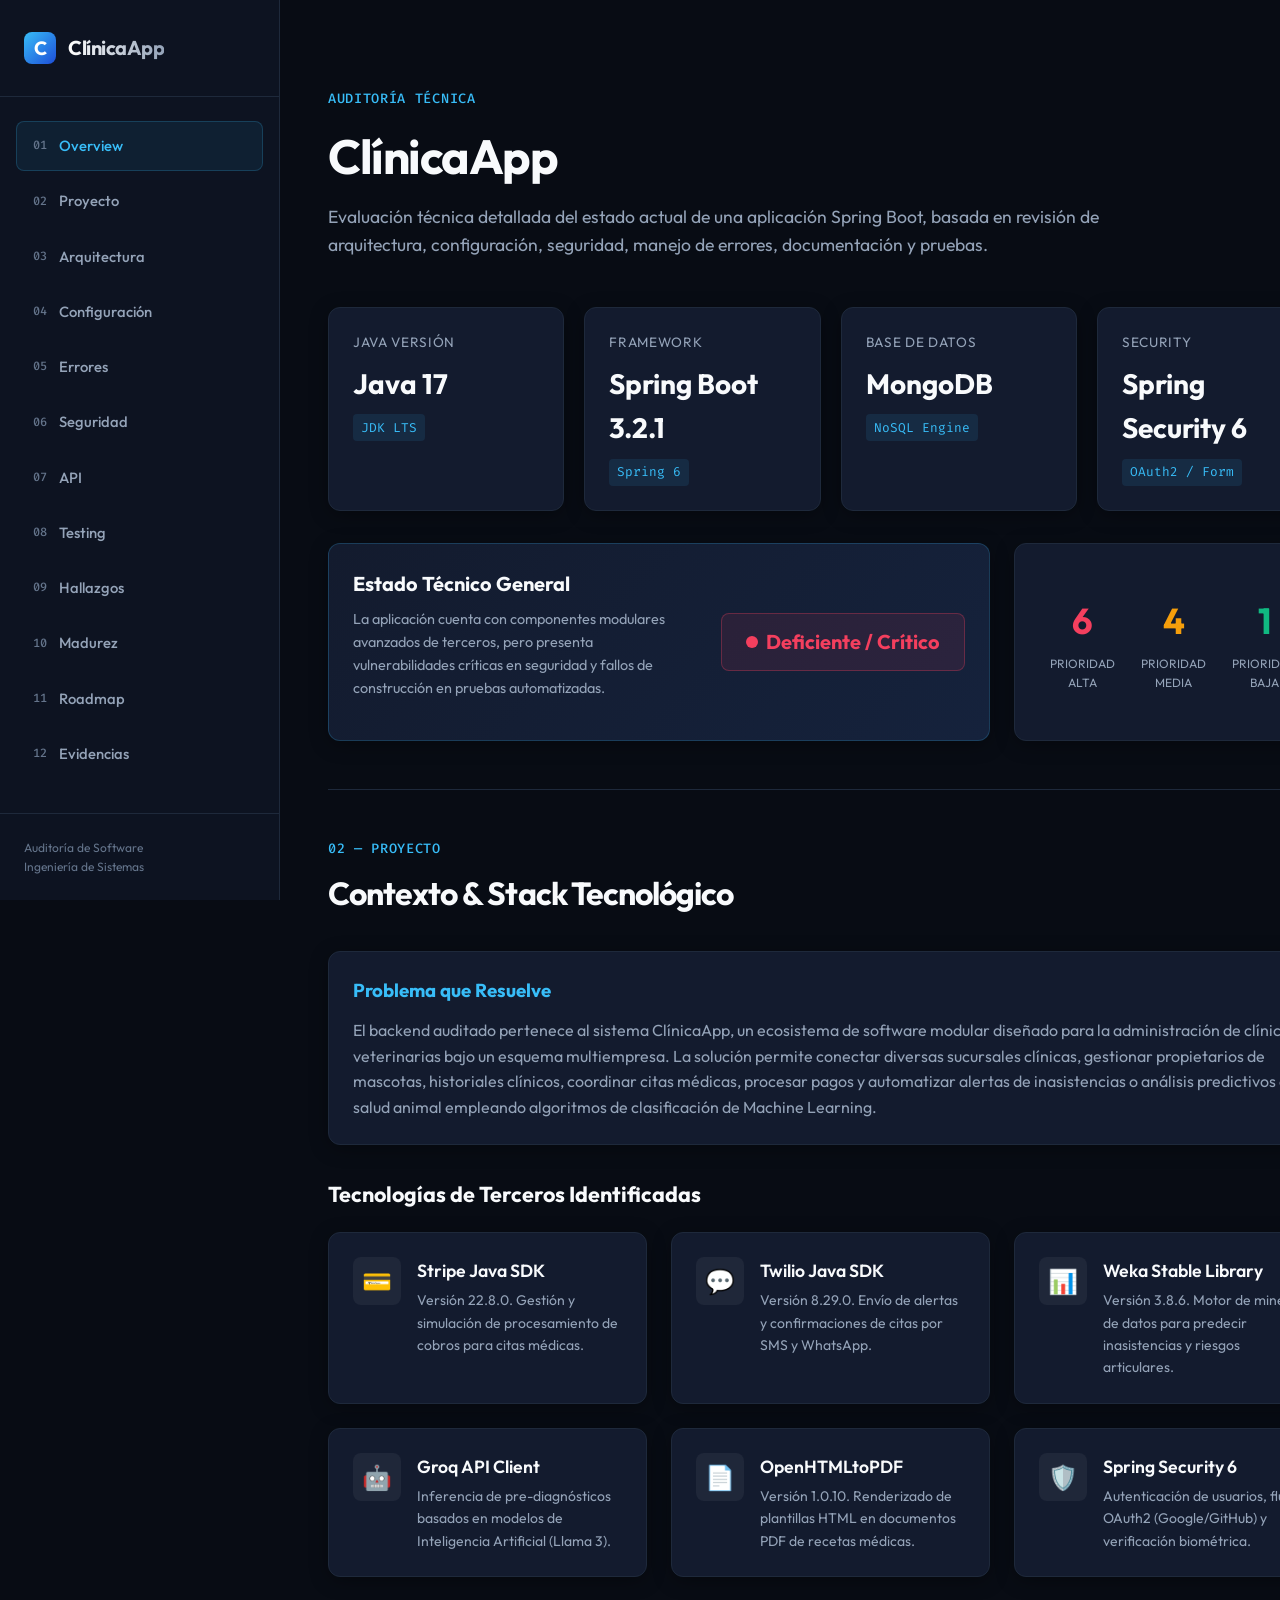
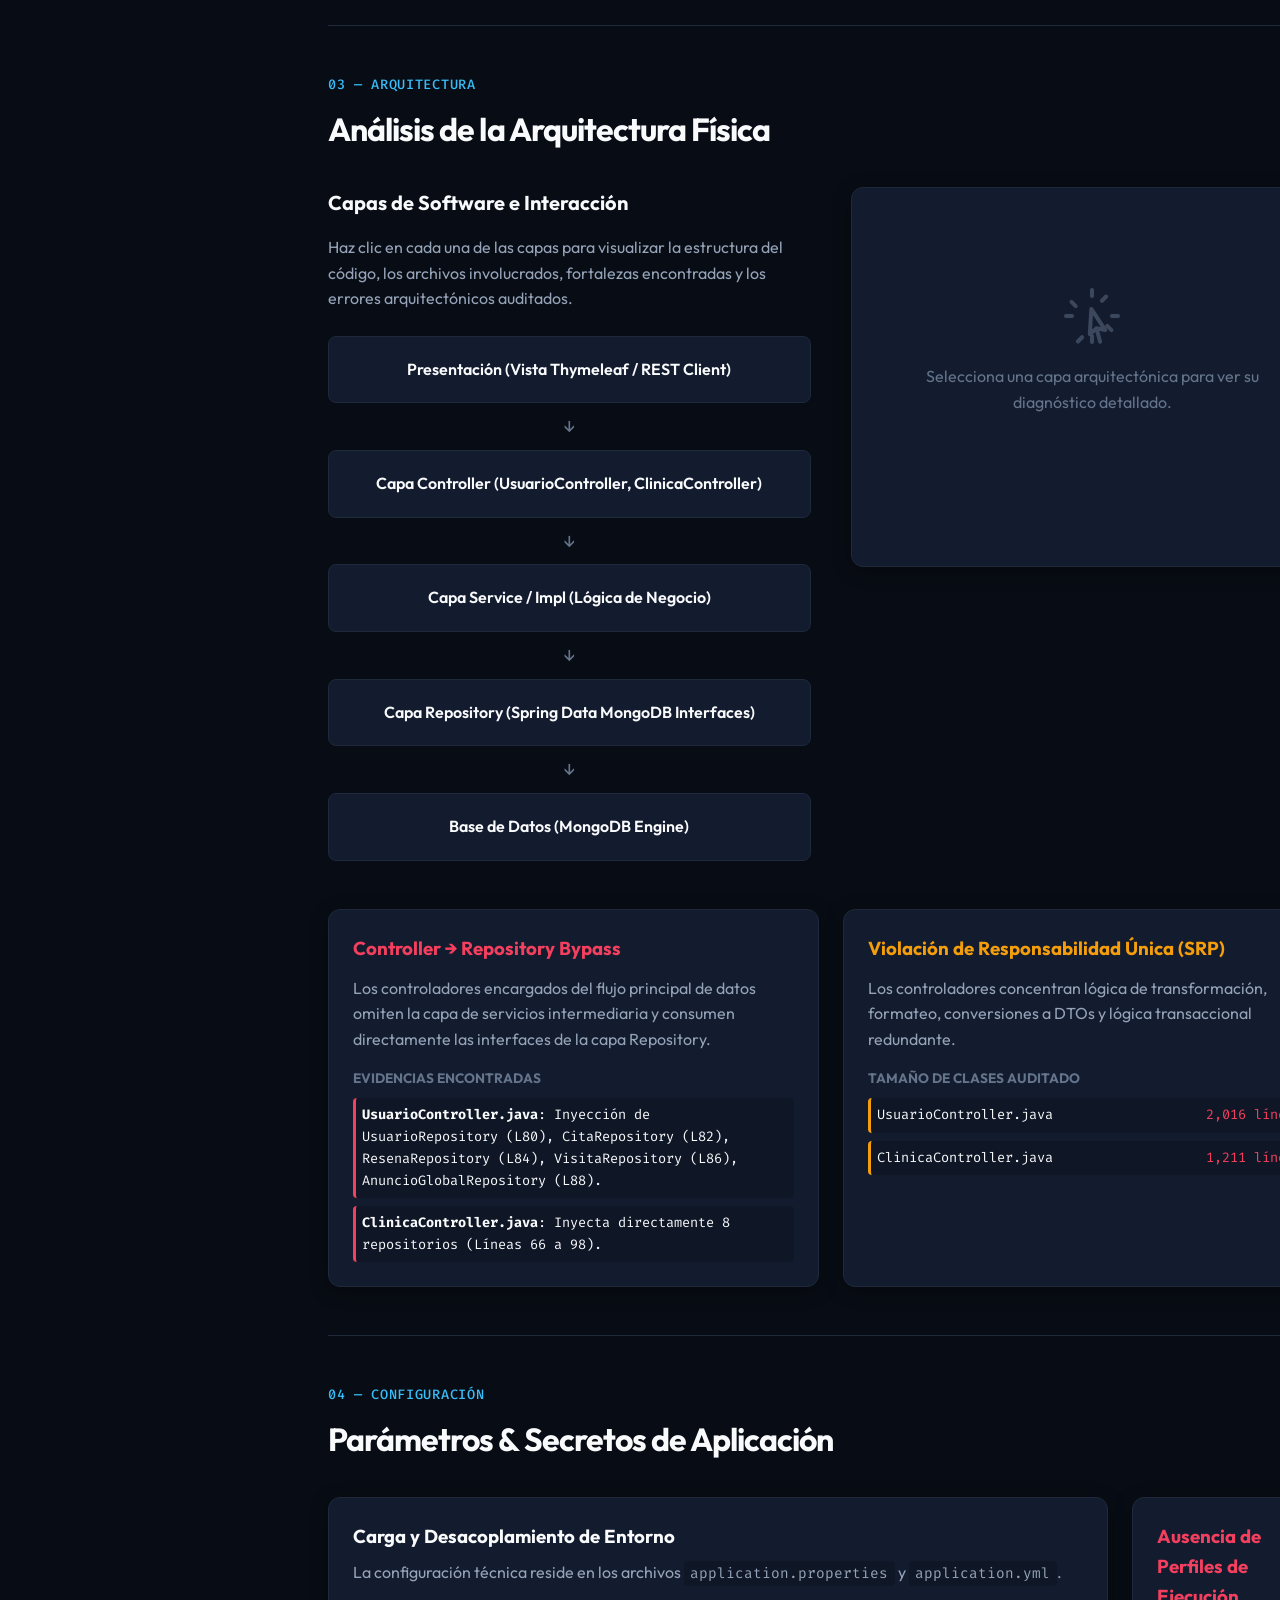
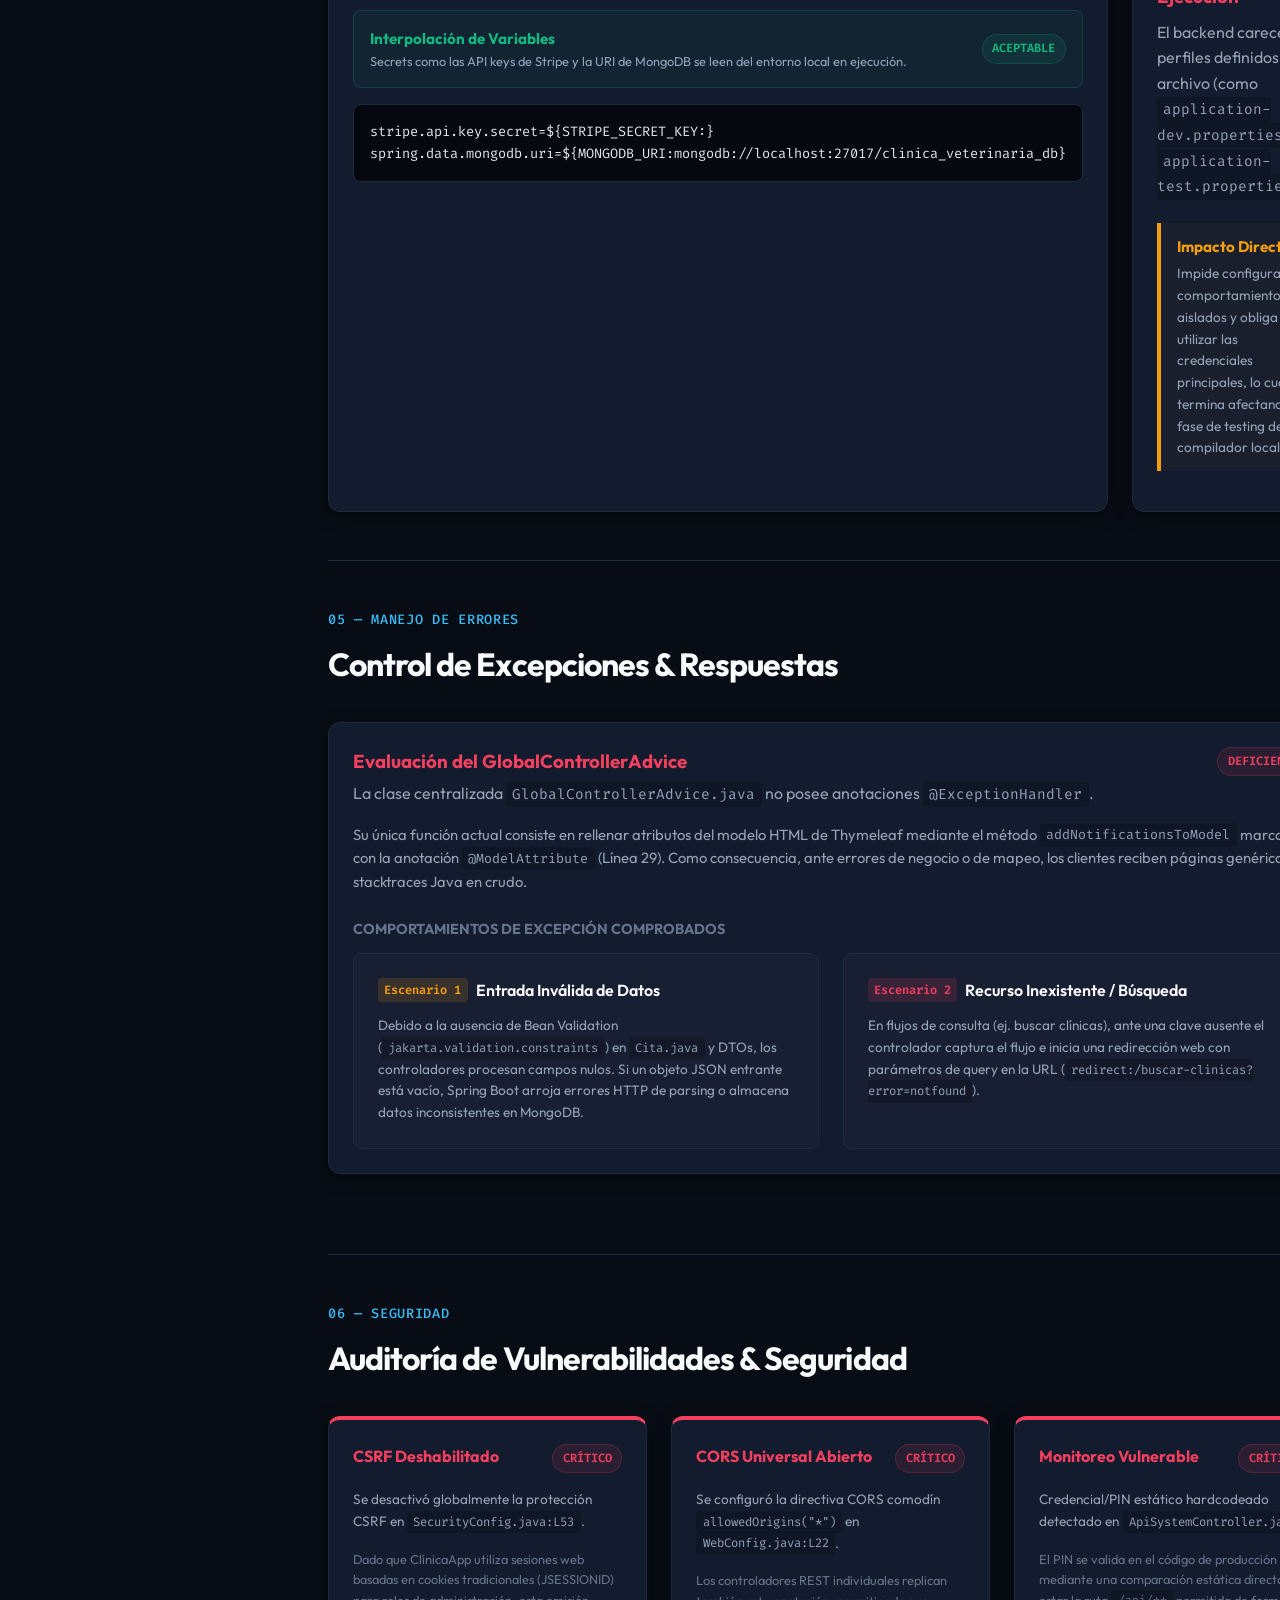
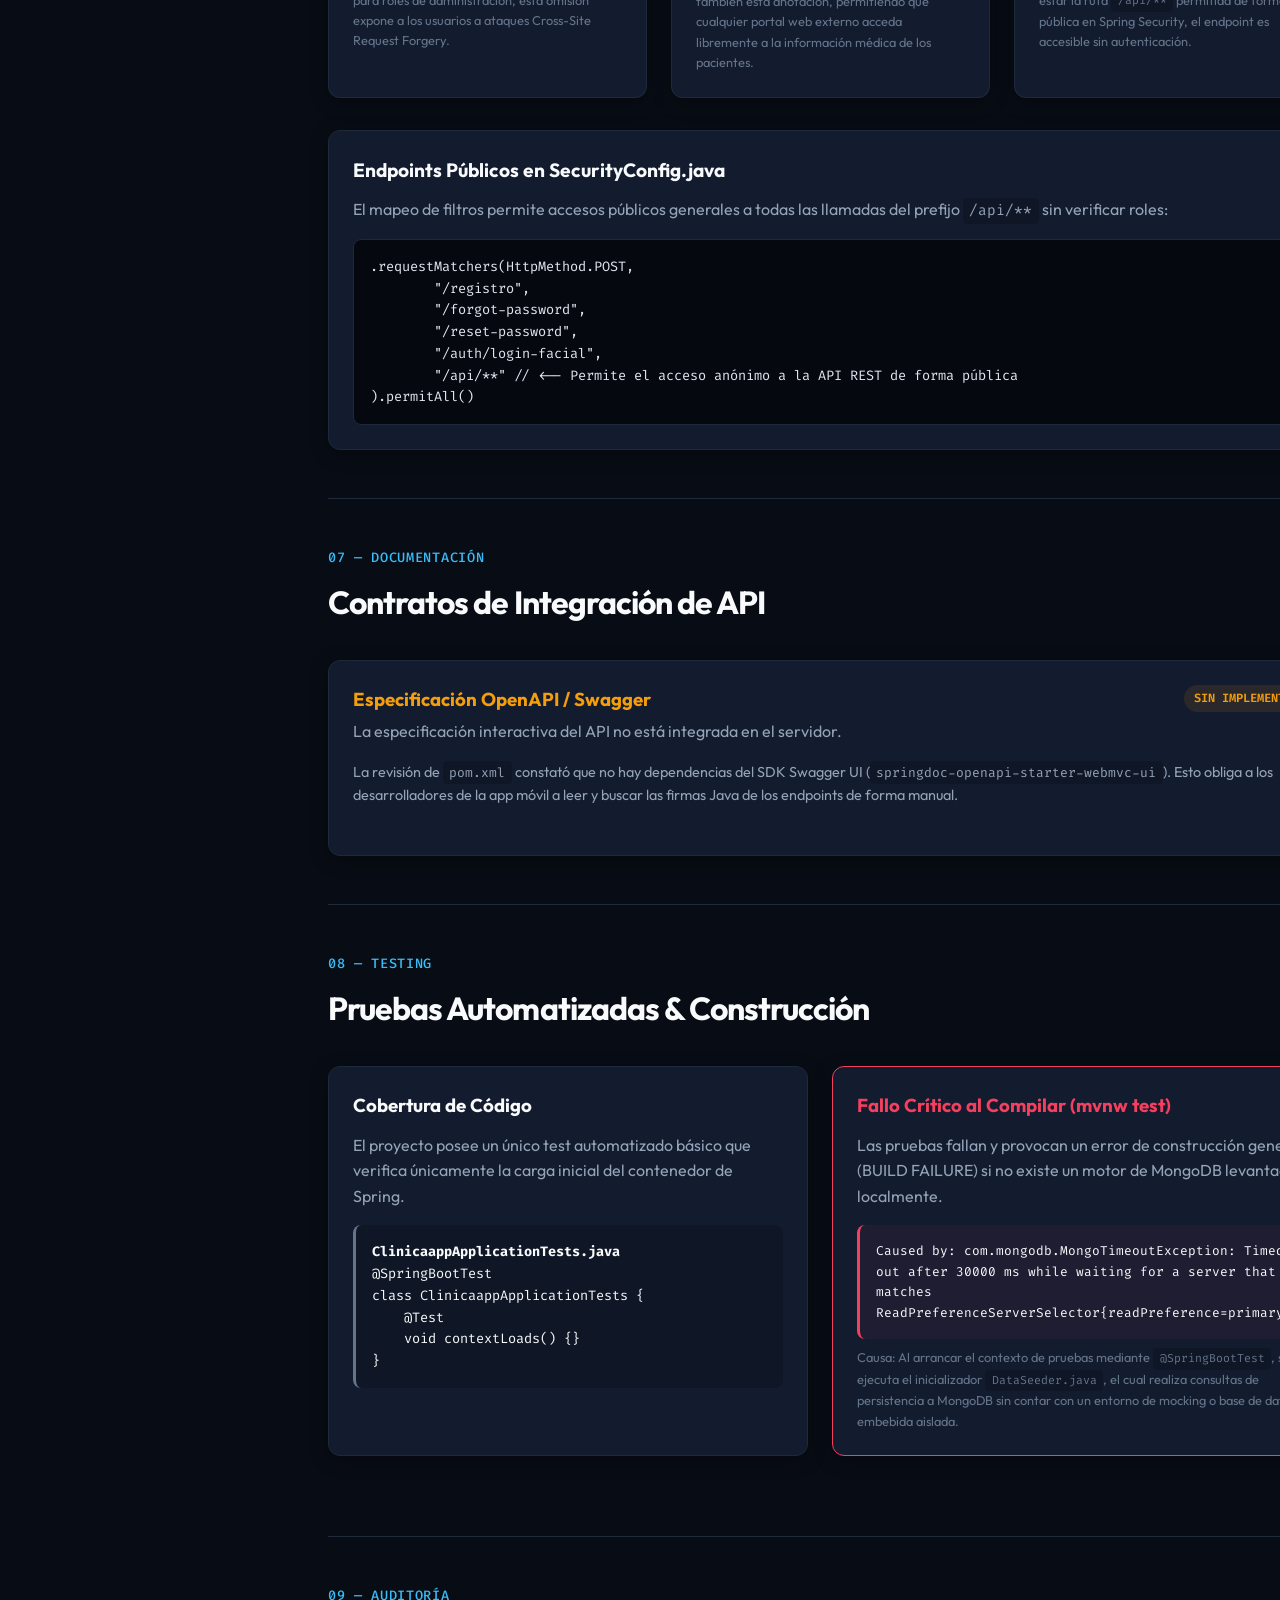
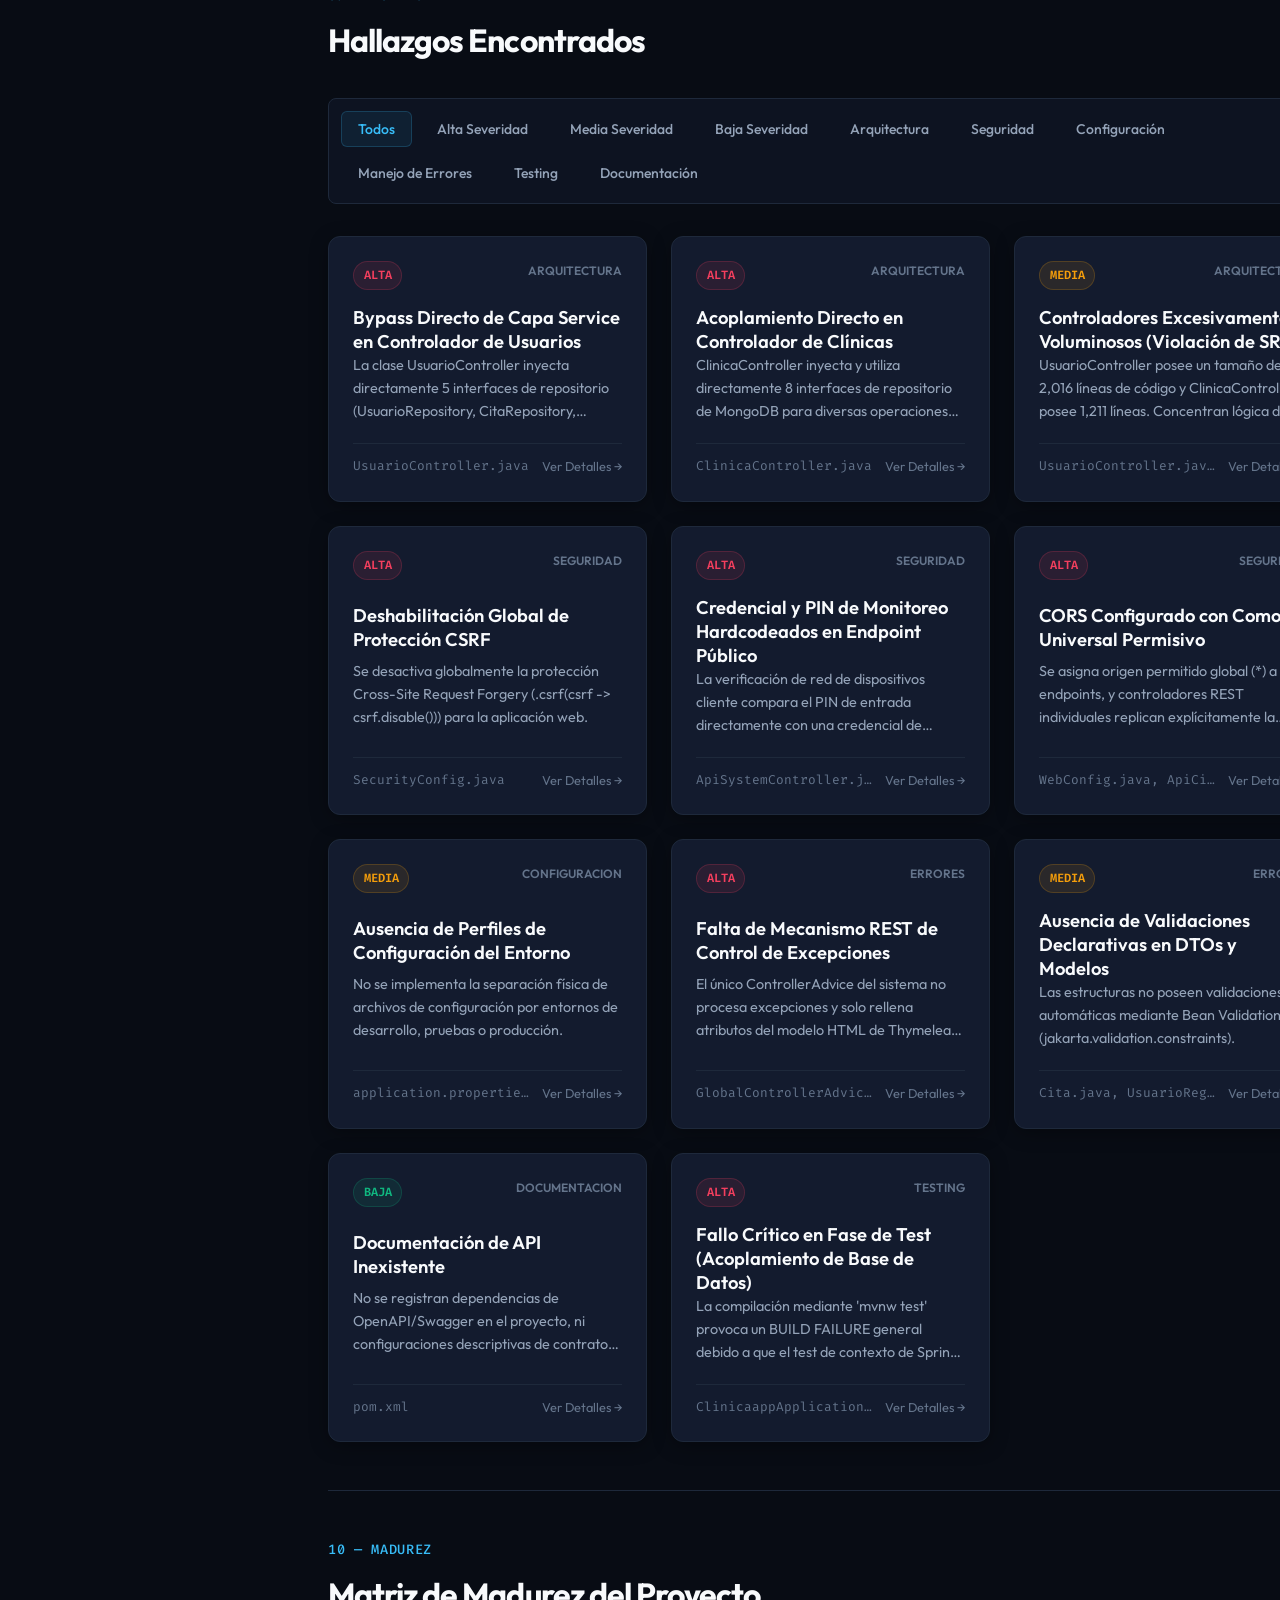
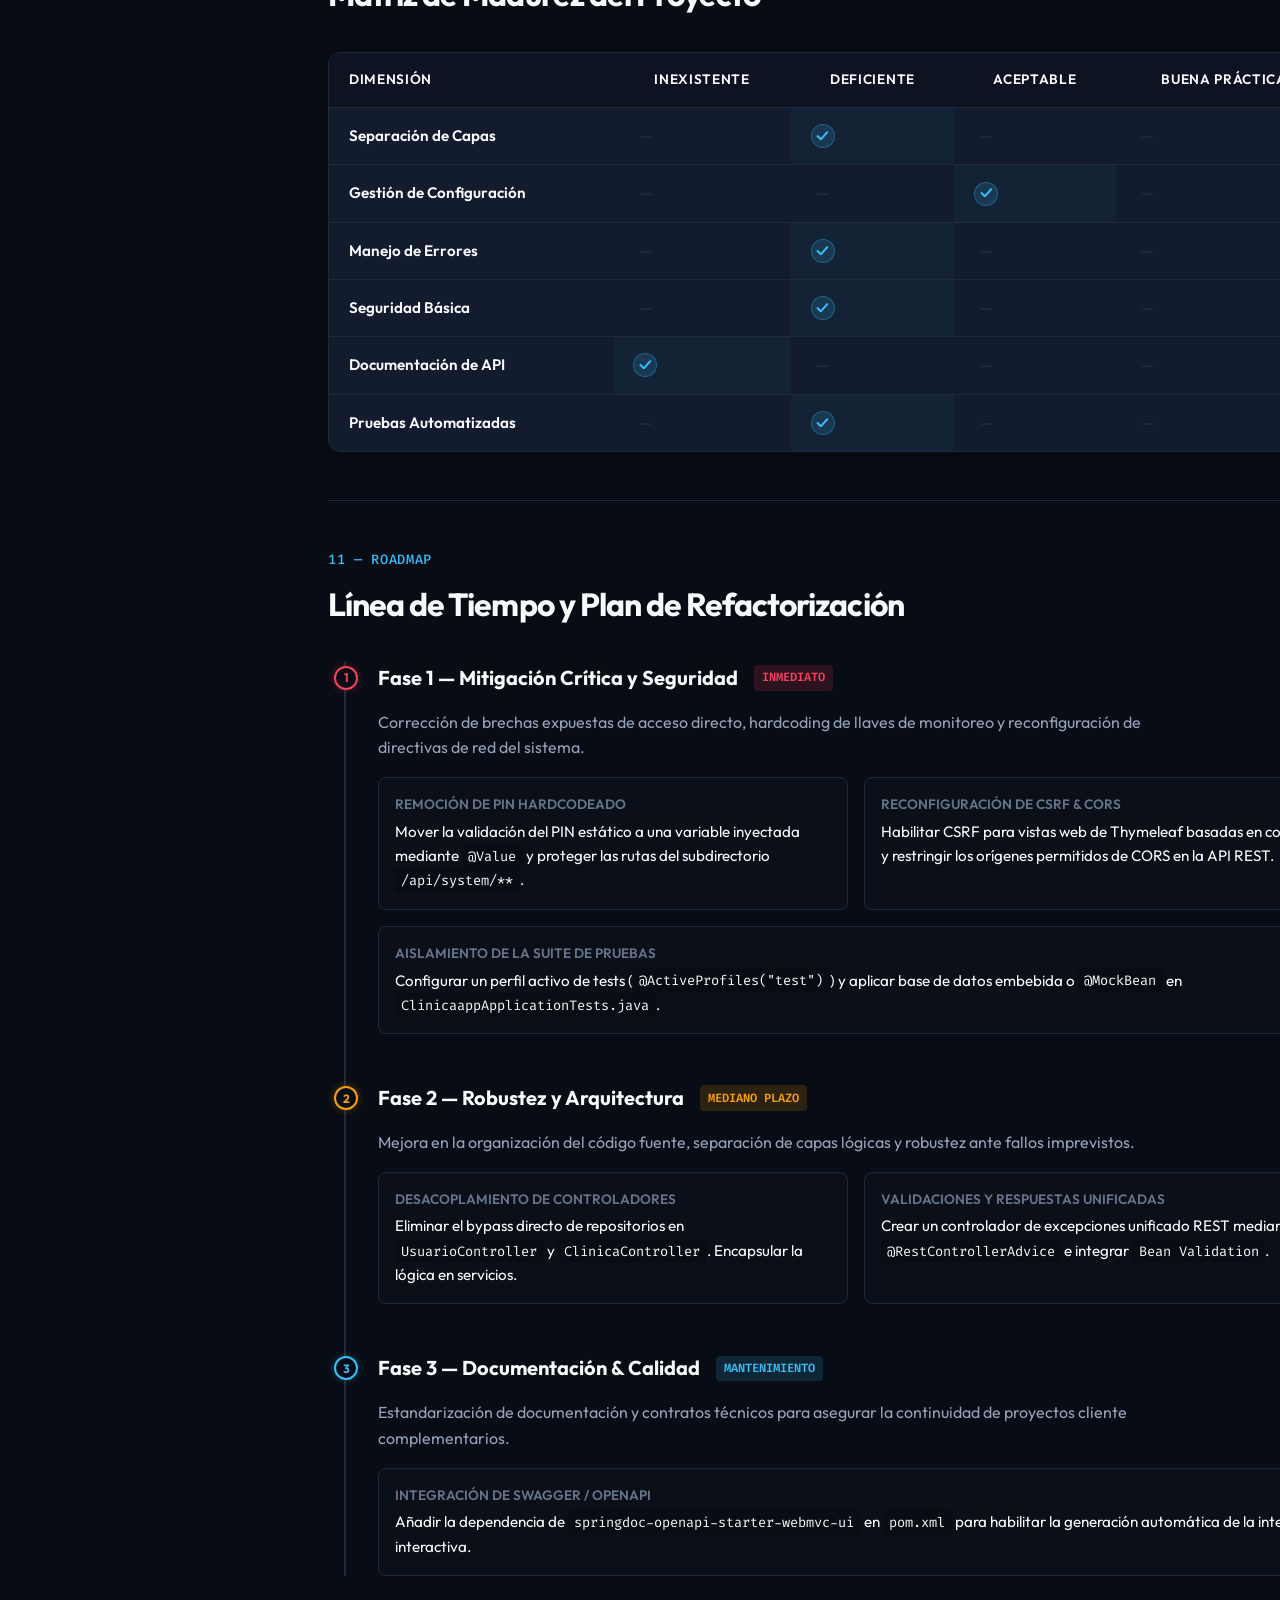
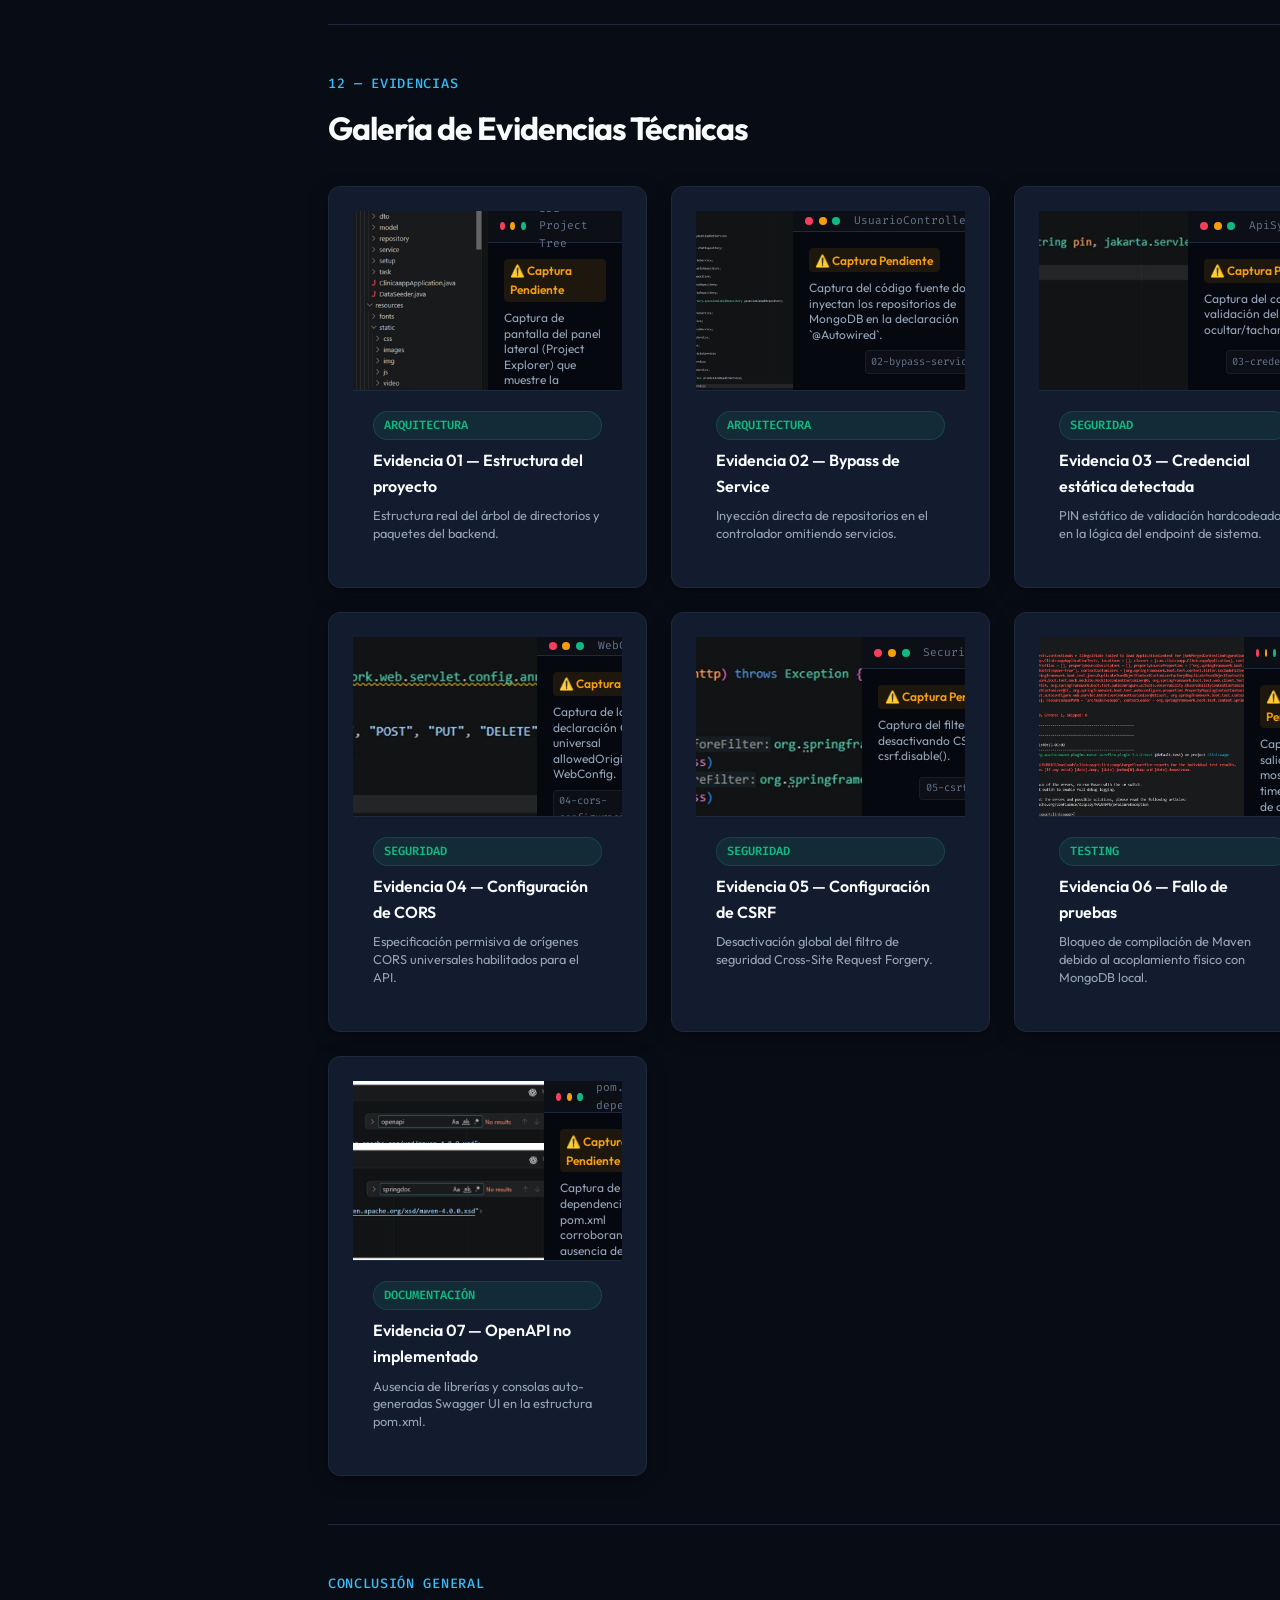
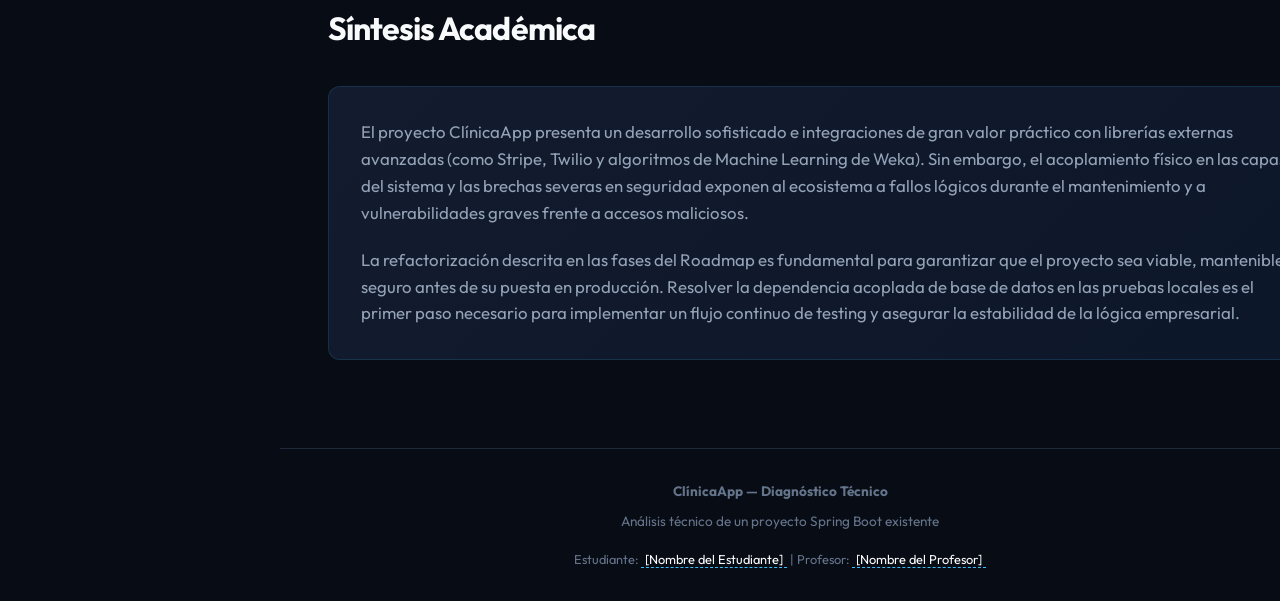
==== index.html @ f6be8c94 "chore: move web dashboard files to root for GitHub Pages deployment" ====
<!DOCTYPE html>
<html lang="es">
<head>
    <meta charset="UTF-8">
    <meta name="viewport" content="width=device-width, initial-scale=1.0">
    <title>ClínicaApp — Diagnóstico Técnico Profesional</title>
    <meta name="description" content="Evaluación técnica detallada del proyecto ClínicaApp, una aplicación Spring Boot.">
    <link rel="stylesheet" href="css/styles.css">
</head>
<body>

    <!-- Mobile Header -->
    <header class="mobile-header">
        <div class="sidebar-brand">
            <div class="brand-icon">C</div>
            <span class="brand-title">ClínicaApp</span>
        </div>
        <button class="menu-toggle" id="menuToggle" aria-label="Abrir menú">
            <svg width="24" height="24" fill="none" stroke="currentColor" stroke-width="2" viewBox="0 0 24 24">
                <path stroke-linecap="round" stroke-linejoin="round" d="M4 6h16M4 12h16M4 18h16"/>
            </svg>
        </button>
    </header>

    <div class="app-container">
        <!-- Sidebar Navigation -->
        <aside class="sidebar">
            <div class="sidebar-header">
                <div class="sidebar-brand">
                    <div class="brand-icon">C</div>
                    <div class="brand-title">ClínicaApp</div>
                </div>
            </div>
            
            <nav class="sidebar-nav">
                <ul class="nav-list">
                    <li><a href="#overview" class="nav-link active"><span class="num">01</span> Overview</a></li>
                    <li><a href="#proyecto" class="nav-link"><span class="num">02</span> Proyecto</a></li>
                    <li><a href="#arquitectura" class="nav-link"><span class="num">03</span> Arquitectura</a></li>
                    <li><a href="#configuracion" class="nav-link"><span class="num">04</span> Configuración</a></li>
                    <li><a href="#errores" class="nav-link"><span class="num">05</span> Errores</a></li>
                    <li><a href="#seguridad" class="nav-link"><span class="num">06</span> Seguridad</a></li>
                    <li><a href="#api" class="nav-link"><span class="num">07</span> API</a></li>
                    <li><a href="#testing" class="nav-link"><span class="num">08</span> Testing</a></li>
                    <li><a href="#hallazgos" class="nav-link"><span class="num">09</span> Hallazgos</a></li>
                    <li><a href="#madurez" class="nav-link"><span class="num">10</span> Madurez</a></li>
                    <li><a href="#roadmap" class="nav-link"><span class="num">11</span> Roadmap</a></li>
                    <li><a href="#evidencias" class="nav-link"><span class="num">12</span> Evidencias</a></li>
                </ul>
            </nav>

            <div class="sidebar-footer">
                <p>Auditoría de Software</p>
                <p>Ingeniería de Sistemas</p>
            </div>
        </aside>

        <!-- Main Content -->
        <main class="main-content">
            
            <!-- 01 OVERVIEW -->
            <section id="overview" class="fade-in-section visible">
                <div class="hero">
                    <span class="section-tag">Auditoría Técnica</span>
                    <h1 class="section-title" style="font-size: 3rem; margin-bottom: 0.5rem;">ClínicaApp</h1>
                    <p class="hero-subtitle">Evaluación técnica detallada del estado actual de una aplicación Spring Boot, basada en revisión de arquitectura, configuración, seguridad, manejo de errores, documentación y pruebas.</p>
                </div>

                <div class="grid-4" style="margin-bottom: 2rem;">
                    <div class="card kpi-card">
                        <span class="kpi-title">Java Versión</span>
                        <span class="kpi-value">Java 17</span>
                        <span class="kpi-tag">JDK LTS</span>
                    </div>
                    <div class="card kpi-card">
                        <span class="kpi-title">Framework</span>
                        <span class="kpi-value">Spring Boot 3.2.1</span>
                        <span class="kpi-tag">Spring 6</span>
                    </div>
                    <div class="card kpi-card">
                        <span class="kpi-title">Base de Datos</span>
                        <span class="kpi-value">MongoDB</span>
                        <span class="kpi-tag">NoSQL Engine</span>
                    </div>
                    <div class="card kpi-card">
                        <span class="kpi-title">Security</span>
                        <span class="kpi-value">Spring Security 6</span>
                        <span class="kpi-tag">OAuth2 / Form</span>
                    </div>
                </div>

                <div class="grid-3">
                    <div class="card status-summary-card">
                        <div>
                            <h3 style="font-size: 1.25rem; margin-bottom: 0.5rem;">Estado Técnico General</h3>
                            <p style="color: var(--text-secondary); font-size: 0.9rem; max-width: 320px; margin-bottom: 1rem;">La aplicación cuenta con componentes modulares avanzados de terceros, pero presenta vulnerabilidades críticas en seguridad y fallos de construcción en pruebas automatizadas.</p>
                        </div>
                        <div class="status-badge-lg deficiente">
                            <span class="dot" style="width: 12px; height: 12px; border-radius: 50%; background-color: var(--accent-red); display: inline-block;"></span>
                            Deficiente / Crítico
                        </div>
                    </div>
                    
                    <div class="card findings-score-card">
                        <div class="findings-count-item alta">
                            <div class="count">6</div>
                            <div class="label">Prioridad Alta</div>
                        </div>
                        <div class="findings-count-item media">
                            <div class="count">4</div>
                            <div class="label">Prioridad Media</div>
                        </div>
                        <div class="findings-count-item baja">
                            <div class="count">1</div>
                            <div class="label">Prioridad Baja</div>
                        </div>
                    </div>
                </div>
            </section>

            <!-- 02 PROYECTO -->
            <section id="proyecto" class="fade-in-section">
                <span class="section-tag">02 — Proyecto</span>
                <h2 class="section-title">Contexto & Stack Tecnológico</h2>
                
                <div class="card" style="margin-bottom: 2rem;">
                    <h3 style="margin-bottom: 0.75rem; color: var(--accent-blue);">Problema que Resuelve</h3>
                    <p style="color: var(--text-secondary);">El backend auditado pertenece al sistema ClínicaApp, un ecosistema de software modular diseñado para la administración de clínicas veterinarias bajo un esquema multiempresa. La solución permite conectar diversas sucursales clínicas, gestionar propietarios de mascotas, historiales clínicos, coordinar citas médicas, procesar pagos y automatizar alertas de inasistencias o análisis predictivos de salud animal empleando algoritmos de clasificación de Machine Learning.</p>
                </div>

                <h3 style="margin-bottom: 1.25rem; font-size: 1.35rem;">Tecnologías de Terceros Identificadas</h3>
                <div class="grid-3">
                    <div class="card tech-card">
                        <div class="tech-icon">💳</div>
                        <div class="tech-info">
                            <h4>Stripe Java SDK</h4>
                            <p>Versión 22.8.0. Gestión y simulación de procesamiento de cobros para citas médicas.</p>
                        </div>
                    </div>
                    <div class="card tech-card">
                        <div class="tech-icon">💬</div>
                        <div class="tech-info">
                            <h4>Twilio Java SDK</h4>
                            <p>Versión 8.29.0. Envío de alertas y confirmaciones de citas por SMS y WhatsApp.</p>
                        </div>
                    </div>
                    <div class="card tech-card">
                        <div class="tech-icon">📊</div>
                        <div class="tech-info">
                            <h4>Weka Stable Library</h4>
                            <p>Versión 3.8.6. Motor de minería de datos para predecir inasistencias y riesgos articulares.</p>
                        </div>
                    </div>
                    <div class="card tech-card">
                        <div class="tech-icon">🤖</div>
                        <div class="tech-info">
                            <h4>Groq API Client</h4>
                            <p>Inferencia de pre-diagnósticos basados en modelos de Inteligencia Artificial (Llama 3).</p>
                        </div>
                    </div>
                    <div class="card tech-card">
                        <div class="tech-icon">📄</div>
                        <div class="tech-info">
                            <h4>OpenHTMLtoPDF</h4>
                            <p>Versión 1.0.10. Renderizado de plantillas HTML en documentos PDF de recetas médicas.</p>
                        </div>
                    </div>
                    <div class="card tech-card">
                        <div class="tech-icon">🛡️</div>
                        <div class="tech-info">
                            <h4>Spring Security 6</h4>
                            <p>Autenticación de usuarios, flujos OAuth2 (Google/GitHub) y verificación biométrica.</p>
                        </div>
                    </div>
                </div>
            </section>

            <!-- 03 ARQUITECTURA -->
            <section id="arquitectura" class="fade-in-section">
                <span class="section-tag">03 — Arquitectura</span>
                <h2 class="section-title">Análisis de la Arquitectura Física</h2>

                <div class="architecture-container" style="margin-bottom: 3rem;">
                    <div>
                        <h3 style="margin-bottom: 1rem; font-size: 1.25rem;">Capas de Software e Interacción</h3>
                        <p style="color: var(--text-secondary); margin-bottom: 1.5rem;">Haz clic en cada una de las capas para visualizar la estructura del código, los archivos involucrados, fortalezas encontradas y los errores arquitectónicos auditados.</p>
                        
                        <div class="layers-interactive">
                            <div class="layer-box" data-layer="presentation">Presentación (Vista Thymeleaf / REST Client)</div>
                            <div class="layer-arrow">↓</div>
                            <div class="layer-box" data-layer="controller">Capa Controller (UsuarioController, ClinicaController)</div>
                            <div class="layer-arrow">↓</div>
                            <div class="layer-box" data-layer="service">Capa Service / Impl (Lógica de Negocio)</div>
                            <div class="layer-arrow">↓</div>
                            <div class="layer-box" data-layer="repository">Capa Repository (Spring Data MongoDB Interfaces)</div>
                            <div class="layer-arrow">↓</div>
                            <div class="layer-box" data-layer="mongodb">Base de Datos (MongoDB Engine)</div>
                        </div>
                    </div>

                    <div class="layer-details-panel">
                        <div class="layer-details-placeholder" id="layerDetailsPlaceholder">
                            <svg width="64" height="64" fill="none" stroke="currentColor" stroke-width="1.5" viewBox="0 0 24 24">
                                <path stroke-linecap="round" stroke-linejoin="round" d="M15.042 21.672 13.684 16.6m0 0-2.51 2.225.569-9.47 5.227 7.917-3.286-.672ZM12 2.25V4.5m5.303.197-1.591 1.591M21.75 12h-2.25m-.197 5.303-1.591-1.591M12 19.5v2.25m-5.303-.197 1.591-1.591M2.25 12h2.25m-.197-5.303 1.591 1.591"/>
                            </svg>
                            <p>Selecciona una capa arquitectónica para ver su diagnóstico detallado.</p>
                        </div>
                        <div class="layer-details-content" id="layerDetailsContent" style="display: none;"></div>
                    </div>
                </div>

                <div class="grid-2">
                    <div class="card">
                        <h3 style="color: var(--accent-red); margin-bottom: 0.75rem;">Controller → Repository Bypass</h3>
                        <p style="color: var(--text-secondary); margin-bottom: 1rem;">Los controladores encargados del flujo principal de datos omiten la capa de servicios intermediaria y consumen directamente las interfaces de la capa Repository.</p>
                        
                        <h4 style="font-size: 0.85rem; text-transform: uppercase; color: var(--text-muted); margin-bottom: 0.5rem;">Evidencias Encontradas</h4>
                        <ul style="list-style: none; display: flex; flex-direction: column; gap: 0.5rem; font-family: var(--font-mono); font-size: 0.85rem;">
                            <li style="background: rgba(0,0,0,0.2); padding: 0.4rem; border-radius: 4px; border-left: 3px solid var(--accent-red);">
                                <strong>UsuarioController.java</strong>: Inyección de UsuarioRepository (L80), CitaRepository (L82), ResenaRepository (L84), VisitaRepository (L86), AnuncioGlobalRepository (L88).
                            </li>
                            <li style="background: rgba(0,0,0,0.2); padding: 0.4rem; border-radius: 4px; border-left: 3px solid var(--accent-red);">
                                <strong>ClinicaController.java</strong>: Inyecta directamente 8 repositorios (Líneas 66 a 98).
                            </li>
                        </ul>
                    </div>

                    <div class="card">
                        <h3 style="color: var(--accent-yellow); margin-bottom: 0.75rem;">Violación de Responsabilidad Única (SRP)</h3>
                        <p style="color: var(--text-secondary); margin-bottom: 1rem;">Los controladores concentran lógica de transformación, formateo, conversiones a DTOs y lógica transaccional redundante.</p>
                        
                        <h4 style="font-size: 0.85rem; text-transform: uppercase; color: var(--text-muted); margin-bottom: 0.5rem;">Tamaño de Clases Auditado</h4>
                        <ul style="list-style: none; display: flex; flex-direction: column; gap: 0.5rem; font-family: var(--font-mono); font-size: 0.85rem;">
                            <li style="background: rgba(0,0,0,0.2); padding: 0.4rem; border-radius: 4px; border-left: 3px solid var(--accent-yellow); display: flex; justify-content: space-between;">
                                <span>UsuarioController.java</span>
                                <span style="color: var(--accent-red);">2,016 líneas</span>
                            </li>
                            <li style="background: rgba(0,0,0,0.2); padding: 0.4rem; border-radius: 4px; border-left: 3px solid var(--accent-yellow); display: flex; justify-content: space-between;">
                                <span>ClinicaController.java</span>
                                <span style="color: var(--accent-red);">1,211 líneas</span>
                            </li>
                        </ul>
                    </div>
                </div>
            </section>

            <!-- 04 CONFIGURACIÓN -->
            <section id="configuracion" class="fade-in-section">
                <span class="section-tag">04 — Configuración</span>
                <h2 class="section-title">Parámetros & Secretos de Aplicación</h2>
                
                <div class="grid-2">
                    <div class="card">
                        <h3 style="margin-bottom: 0.5rem;">Carga y Desacoplamiento de Entorno</h3>
                        <p style="color: var(--text-secondary); margin-bottom: 1.5rem;">La configuración técnica reside en los archivos <code>application.properties</code> y <code>application.yml</code>.</p>
                        
                        <div style="display: flex; align-items: center; justify-content: space-between; background-color: rgba(16, 185, 129, 0.05); padding: 1rem; border-radius: 8px; border: 1px solid rgba(16, 185, 129, 0.2); margin-bottom: 1rem;">
                            <div>
                                <h4 style="color: var(--accent-green); font-size: 0.95rem;">Interpolación de Variables</h4>
                                <p style="font-size: 0.8rem; color: var(--text-secondary);">Secrets como las API keys de Stripe y la URI de MongoDB se leen del entorno local en ejecución.</p>
                            </div>
                            <span class="severity-badge baja">Aceptable</span>
                        </div>
                        
                        <pre style="margin: 0;">stripe.api.key.secret=${STRIPE_SECRET_KEY:}
spring.data.mongodb.uri=${MONGODB_URI:mongodb://localhost:27017/clinica_veterinaria_db}</pre>
                    </div>

                    <div class="card">
                        <h3 style="margin-bottom: 0.5rem; color: var(--accent-red);">Ausencia de Perfiles de Ejecución</h3>
                        <p style="color: var(--text-secondary); margin-bottom: 1.5rem;">El backend carece de perfiles definidos por archivo (como <code>application-dev.properties</code> o <code>application-test.properties</code>).</p>
                        
                        <div style="border-left: 4px solid var(--accent-yellow); padding-left: 1rem; background-color: rgba(245, 158, 11, 0.03); padding-top: 0.75rem; padding-bottom: 0.75rem; border-radius: 0 8px 8px 0; margin-bottom: 1rem;">
                            <h4 style="font-size: 0.95rem; color: var(--accent-yellow); margin-bottom: 0.25rem;">Impacto Directo</h4>
                            <p style="font-size: 0.85rem; color: var(--text-secondary);">Impide configurar comportamientos aislados y obliga a utilizar las credenciales principales, lo cual termina afectando la fase de testing del compilador local.</p>
                        </div>
                    </div>
                </div>
            </section>

            <!-- 05 ERRORES -->
            <section id="errores" class="fade-in-section">
                <span class="section-tag">05 — Manejo de Errores</span>
                <h2 class="section-title">Control de Excepciones & Respuestas</h2>

                <div class="card" style="margin-bottom: 2rem;">
                    <div style="display: flex; justify-content: space-between; align-items: flex-start; margin-bottom: 1rem;">
                        <div>
                            <h3 style="color: var(--accent-red);">Evaluación del GlobalControllerAdvice</h3>
                            <p style="color: var(--text-secondary); margin-top: 0.25rem;">La clase centralizada <code>GlobalControllerAdvice.java</code> no posee anotaciones <code>@ExceptionHandler</code>.</p>
                        </div>
                        <span class="severity-badge alta">Deficiente</span>
                    </div>
                    <p style="color: var(--text-secondary); font-size: 0.925rem; margin-bottom: 1.5rem;">Su única función actual consiste en rellenar atributos del modelo HTML de Thymeleaf mediante el método <code>addNotificationsToModel</code> marcado con la anotación <code>@ModelAttribute</code> (Línea 29). Como consecuencia, ante errores de negocio o de mapeo, los clientes reciben páginas genéricas o stacktraces Java en crudo.</p>

                    <h4 style="font-size: 0.9rem; text-transform: uppercase; color: var(--text-muted); margin-bottom: 0.75rem;">Comportamientos de Excepción Comprobados</h4>
                    <div class="grid-2">
                        <div class="scenario-box">
                            <div class="scenario-title">
                                <span class="scenario-badge yellow">Escenario 1</span>
                                <span>Entrada Inválida de Datos</span>
                            </div>
                            <p style="font-size: 0.85rem; color: var(--text-secondary);">Debido a la ausencia de Bean Validation (<code>jakarta.validation.constraints</code>) en <code>Cita.java</code> y DTOs, los controladores procesan campos nulos. Si un objeto JSON entrante está vacío, Spring Boot arroja errores HTTP de parsing o almacena datos inconsistentes en MongoDB.</p>
                        </div>
                        <div class="scenario-box">
                            <div class="scenario-title">
                                <span class="scenario-badge red">Escenario 2</span>
                                <span>Recurso Inexistente / Búsqueda</span>
                            </div>
                            <p style="font-size: 0.85rem; color: var(--text-secondary);">En flujos de consulta (ej. buscar clínicas), ante una clave ausente el controlador captura el flujo e inicia una redirección web con parámetros de query en la URL (<code>redirect:/buscar-clinicas?error=notfound</code>).</p>
                        </div>
                    </div>
                </div>
            </section>

            <!-- 06 SEGURIDAD -->
            <section id="seguridad" class="fade-in-section">
                <span class="section-tag">06 — Seguridad</span>
                <h2 class="section-title">Auditoría de Vulnerabilidades & Seguridad</h2>
                
                <div class="grid-3" style="margin-bottom: 2rem;">
                    <div class="card" style="border-top: 4px solid var(--accent-red);">
                        <div style="display: flex; justify-content: space-between; margin-bottom: 1rem;">
                            <span style="font-weight: bold; color: var(--accent-red);">CSRF Deshabilitado</span>
                            <span class="severity-badge alta">Crítico</span>
                        </div>
                        <p style="font-size: 0.85rem; color: var(--text-secondary); margin-bottom: 1rem;">Se desactivó globalmente la protección CSRF en <code>SecurityConfig.java:L53</code>.</p>
                        <p style="font-size: 0.8rem; color: var(--text-muted);">Dado que ClínicaApp utiliza sesiones web basadas en cookies tradicionales (JSESSIONID) para roles de administración, esta omisión expone a los usuarios a ataques Cross-Site Request Forgery.</p>
                    </div>

                    <div class="card" style="border-top: 4px solid var(--accent-red);">
                        <div style="display: flex; justify-content: space-between; margin-bottom: 1rem;">
                            <span style="font-weight: bold; color: var(--accent-red);">CORS Universal Abierto</span>
                            <span class="severity-badge alta">Crítico</span>
                        </div>
                        <p style="font-size: 0.85rem; color: var(--text-secondary); margin-bottom: 1rem;">Se configuró la directiva CORS comodín <code>allowedOrigins("*")</code> en <code>WebConfig.java:L22</code>.</p>
                        <p style="font-size: 0.8rem; color: var(--text-muted);">Los controladores REST individuales replican también esta anotación, permitiendo que cualquier portal web externo acceda libremente a la información médica de los pacientes.</p>
                    </div>

                    <div class="card" style="border-top: 4px solid var(--accent-red);">
                        <div style="display: flex; justify-content: space-between; margin-bottom: 1rem;">
                            <span style="font-weight: bold; color: var(--accent-red);">Monitoreo Vulnerable</span>
                            <span class="severity-badge alta">Crítico</span>
                        </div>
                        <p style="font-size: 0.85rem; color: var(--text-secondary); margin-bottom: 1rem;">Credencial/PIN estático hardcodeado detectado en <code>ApiSystemController.java</code>.</p>
                        <p style="font-size: 0.8rem; color: var(--text-muted);">El PIN se valida en el código de producción mediante una comparación estática directa. Al estar la ruta <code>/api/**</code> permitida de forma pública en Spring Security, el endpoint es accesible sin autenticación.</p>
                    </div>
                </div>

                <div class="card">
                    <h3 style="margin-bottom: 0.75rem; font-size: 1.2rem;">Endpoints Públicos en SecurityConfig.java</h3>
                    <p style="color: var(--text-secondary); margin-bottom: 1rem;">El mapeo de filtros permite accesos públicos generales a todas las llamadas del prefijo <code>/api/**</code> sin verificar roles:</p>
                    <pre style="margin: 0;">.requestMatchers(HttpMethod.POST,
        "/registro",
        "/forgot-password",
        "/reset-password",
        "/auth/login-facial",
        "/api/**" // <-- Permite el acceso anónimo a la API REST de forma pública
).permitAll()</pre>
                </div>
            </section>

            <!-- 07 API -->
            <section id="api" class="fade-in-section">
                <span class="section-tag">07 — Documentación</span>
                <h2 class="section-title">Contratos de Integración de API</h2>
                
                <div class="card">
                    <div style="display: flex; justify-content: space-between; align-items: flex-start; margin-bottom: 1rem;">
                        <div>
                            <h3 style="color: var(--accent-yellow);">Especificación OpenAPI / Swagger</h3>
                            <p style="color: var(--text-secondary); margin-top: 0.25rem;">La especificación interactiva del API no está integrada en el servidor.</p>
                        </div>
                        <span class="severity-badge" style="background-color: rgba(245, 158, 11, 0.1); color: var(--accent-yellow); border-color: rgba(245, 158, 11, 0.2);">Sin Implementar</span>
                    </div>
                    <p style="color: var(--text-secondary); font-size: 0.9rem; margin-bottom: 1.5rem;">La revisión de <code>pom.xml</code> constató que no hay dependencias del SDK Swagger UI (<code>springdoc-openapi-starter-webmvc-ui</code>). Esto obliga a los desarrolladores de la app móvil a leer y buscar las firmas Java de los endpoints de forma manual.</p>
                </div>
            </section>

            <!-- 08 TESTING -->
            <section id="testing" class="fade-in-section">
                <span class="section-tag">08 — Testing</span>
                <h2 class="section-title">Pruebas Automatizadas & Construcción</h2>
                
                <div class="grid-2" style="margin-bottom: 2rem;">
                    <div class="card">
                        <h3 style="margin-bottom: 0.75rem;">Cobertura de Código</h3>
                        <p style="color: var(--text-secondary); margin-bottom: 1rem;">El proyecto posee un único test automatizado básico que verifica únicamente la carga inicial del contenedor de Spring.</p>
                        
                        <div style="background-color: rgba(0,0,0,0.2); padding: 1rem; border-radius: 8px; font-family: var(--font-mono); font-size: 0.85rem; border-left: 3px solid var(--text-muted);">
                            <strong>ClinicaappApplicationTests.java</strong><br>
                            @SpringBootTest<br>
                            class ClinicaappApplicationTests {<br>
                            &nbsp;&nbsp;&nbsp;&nbsp;@Test<br>
                            &nbsp;&nbsp;&nbsp;&nbsp;void contextLoads() {}<br>
                            }
                        </div>
                    </div>

                    <div class="card" style="border-color: var(--accent-red);">
                        <h3 style="color: var(--accent-red); margin-bottom: 0.75rem;">Fallo Crítico al Compilar (mvnw test)</h3>
                        <p style="color: var(--text-secondary); margin-bottom: 1rem;">Las pruebas fallan y provocan un error de construcción general (BUILD FAILURE) si no existe un motor de MongoDB levantado localmente.</p>
                        
                        <div style="background-color: rgba(244, 63, 94, 0.05); padding: 1rem; border-radius: 8px; font-family: var(--font-mono); font-size: 0.8rem; border-left: 3px solid var(--accent-red); margin-bottom: 0.5rem;">
                            Caused by: com.mongodb.MongoTimeoutException: Timed out after 30000 ms while waiting for a server that matches ReadPreferenceServerSelector{readPreference=primary}
                        </div>
                        <p style="font-size: 0.8rem; color: var(--text-muted);">Causa: Al arrancar el contexto de pruebas mediante <code>@SpringBootTest</code>, se ejecuta el inicializador <code>DataSeeder.java</code>, el cual realiza consultas de persistencia a MongoDB sin contar con un entorno de mocking o base de datos embebida aislada.</p>
                    </div>
                </div>
            </section>

            <!-- 09 HALLAZGOS -->
            <section id="hallazgos" class="fade-in-section">
                <span class="section-tag">09 — Auditoría</span>
                <h2 class="section-title">Hallazgos Encontrados</h2>

                <div class="filter-bar">
                    <button class="filter-btn active" data-filter="todos">Todos</button>
                    <button class="filter-btn" data-filter="alta">Alta Severidad</button>
                    <button class="filter-btn" data-filter="media">Media Severidad</button>
                    <button class="filter-btn" data-filter="baja">Baja Severidad</button>
                    <button class="filter-btn" data-filter="arquitectura">Arquitectura</button>
                    <button class="filter-btn" data-filter="seguridad">Seguridad</button>
                    <button class="filter-btn" data-filter="configuracion">Configuración</button>
                    <button class="filter-btn" data-filter="errores">Manejo de Errores</button>
                    <button class="filter-btn" data-filter="testing">Testing</button>
                    <button class="filter-btn" data-filter="documentacion">Documentación</button>
                </div>

                <div class="grid-3" id="findingsGrid">
                    <!-- Dynamic findings will be rendered here -->
                </div>
            </section>

            <!-- 10 MATRIZ DE MADUREZ -->
            <section id="madurez" class="fade-in-section">
                <span class="section-tag">10 — Madurez</span>
                <h2 class="section-title">Matriz de Madurez del Proyecto</h2>
                
                <div class="table-container">
                    <table class="maturity-table">
                        <thead>
                            <tr>
                                <th>Dimensión</th>
                                <th style="text-align: center;">Inexistente</th>
                                <th style="text-align: center;">Deficiente</th>
                                <th style="text-align: center;">Aceptable</th>
                                <th style="text-align: center;">Buena Práctica</th>
                            </tr>
                        </thead>
                        <tbody>
                            <tr>
                                <td class="dim-name">Separación de Capas</td>
                                <td style="text-align: center;"><span class="maturity-mark inactive">—</span></td>
                                <td style="text-align: center;" class="active-cell"><span class="maturity-mark active">✓</span></td>
                                <td style="text-align: center;"><span class="maturity-mark inactive">—</span></td>
                                <td style="text-align: center;"><span class="maturity-mark inactive">—</span></td>
                            </tr>
                            <tr>
                                <td class="dim-name">Gestión de Configuración</td>
                                <td style="text-align: center;"><span class="maturity-mark inactive">—</span></td>
                                <td style="text-align: center;"><span class="maturity-mark inactive">—</span></td>
                                <td style="text-align: center;" class="active-cell"><span class="maturity-mark active">✓</span></td>
                                <td style="text-align: center;"><span class="maturity-mark inactive">—</span></td>
                            </tr>
                            <tr>
                                <td class="dim-name">Manejo de Errores</td>
                                <td style="text-align: center;"><span class="maturity-mark inactive">—</span></td>
                                <td style="text-align: center;" class="active-cell"><span class="maturity-mark active">✓</span></td>
                                <td style="text-align: center;"><span class="maturity-mark inactive">—</span></td>
                                <td style="text-align: center;"><span class="maturity-mark inactive">—</span></td>
                            </tr>
                            <tr>
                                <td class="dim-name">Seguridad Básica</td>
                                <td style="text-align: center;"><span class="maturity-mark inactive">—</span></td>
                                <td style="text-align: center;" class="active-cell"><span class="maturity-mark active">✓</span></td>
                                <td style="text-align: center;"><span class="maturity-mark inactive">—</span></td>
                                <td style="text-align: center;"><span class="maturity-mark inactive">—</span></td>
                            </tr>
                            <tr>
                                <td class="dim-name">Documentación de API</td>
                                <td style="text-align: center;" class="active-cell"><span class="maturity-mark active">✓</span></td>
                                <td style="text-align: center;"><span class="maturity-mark inactive">—</span></td>
                                <td style="text-align: center;"><span class="maturity-mark inactive">—</span></td>
                                <td style="text-align: center;"><span class="maturity-mark inactive">—</span></td>
                            </tr>
                            <tr>
                                <td class="dim-name">Pruebas Automatizadas</td>
                                <td style="text-align: center;"><span class="maturity-mark inactive">—</span></td>
                                <td style="text-align: center;" class="active-cell"><span class="maturity-mark active">✓</span></td>
                                <td style="text-align: center;"><span class="maturity-mark inactive">—</span></td>
                                <td style="text-align: center;"><span class="maturity-mark inactive">—</span></td>
                            </tr>
                        </tbody>
                    </table>
                </div>
            </section>

            <!-- 11 ROADMAP -->
            <section id="roadmap" class="fade-in-section">
                <span class="section-tag">11 — Roadmap</span>
                <h2 class="section-title">Línea de Tiempo y Plan de Refactorización</h2>

                <div class="timeline">
                    <!-- Phase 1 -->
                    <div class="timeline-item critical">
                        <div class="timeline-badge">1</div>
                        <div class="timeline-header">
                            <h3 class="timeline-title">Fase 1 — Mitigación Crítica y Seguridad</h3>
                            <span class="timeline-phase critical">Inmediato</span>
                        </div>
                        <p style="color: var(--text-secondary); max-width: 800px;">Corrección de brechas expuestas de acceso directo, hardcoding de llaves de monitoreo y reconfiguración de directivas de red del sistema.</p>
                        
                        <div class="timeline-grid">
                            <div class="timeline-subcard">
                                <div class="timeline-subcard-title">Remoción de PIN Hardcodeado</div>
                                <div class="timeline-subcard-body">Mover la validación del PIN estático a una variable inyectada mediante <code>@Value</code> y proteger las rutas del subdirectorio <code>/api/system/**</code>.</div>
                            </div>
                            <div class="timeline-subcard">
                                <div class="timeline-subcard-title">Reconfiguración de CSRF & CORS</div>
                                <div class="timeline-subcard-body">Habilitar CSRF para vistas web de Thymeleaf basadas en cookies y restringir los orígenes permitidos de CORS en la API REST.</div>
                            </div>
                            <div class="timeline-subcard" style="grid-column: span 2;">
                                <div class="timeline-subcard-title">Aislamiento de la Suite de Pruebas</div>
                                <div class="timeline-subcard-body">Configurar un perfil activo de tests (<code>@ActiveProfiles("test")</code>) y aplicar base de datos embebida o <code>@MockBean</code> en <code>ClinicaappApplicationTests.java</code>.</div>
                            </div>
                        </div>
                    </div>

                    <!-- Phase 2 -->
                    <div class="timeline-item important">
                        <div class="timeline-badge">2</div>
                        <div class="timeline-header">
                            <h3 class="timeline-title">Fase 2 — Robustez y Arquitectura</h3>
                            <span class="timeline-phase important">Mediano Plazo</span>
                        </div>
                        <p style="color: var(--text-secondary); max-width: 800px;">Mejora en la organización del código fuente, separación de capas lógicas y robustez ante fallos imprevistos.</p>
                        
                        <div class="timeline-grid">
                            <div class="timeline-subcard">
                                <div class="timeline-subcard-title">Desacoplamiento de Controladores</div>
                                <div class="timeline-subcard-body">Eliminar el bypass directo de repositorios en <code>UsuarioController</code> y <code>ClinicaController</code>. Encapsular la lógica en servicios.</div>
                            </div>
                            <div class="timeline-subcard">
                                <div class="timeline-subcard-title">Validaciones y Respuestas Unificadas</div>
                                <div class="timeline-subcard-body">Crear un controlador de excepciones unificado REST mediante <code>@RestControllerAdvice</code> e integrar <code>Bean Validation</code>.</div>
                            </div>
                        </div>
                    </div>

                    <!-- Phase 3 -->
                    <div class="timeline-item quality">
                        <div class="timeline-badge">3</div>
                        <div class="timeline-header">
                            <h3 class="timeline-title">Fase 3 — Documentación & Calidad</h3>
                            <span class="timeline-phase quality">Mantenimiento</span>
                        </div>
                        <p style="color: var(--text-secondary); max-width: 800px;">Estandarización de documentación y contratos técnicos para asegurar la continuidad de proyectos cliente complementarios.</p>
                        
                        <div class="timeline-grid">
                            <div class="timeline-subcard" style="grid-column: span 2;">
                                <div class="timeline-subcard-title">Integración de Swagger / OpenAPI</div>
                                <div class="timeline-subcard-body">Añadir la dependencia de <code>springdoc-openapi-starter-webmvc-ui</code> en <code>pom.xml</code> para habilitar la generación automática de la interfaz interactiva.</div>
                            </div>
                        </div>
                    </div>
                </div>
            </section>

                  <!-- 12 EVIDENCIAS -->
            <section id="evidencias" class="fade-in-section">
                <span class="section-tag">12 — Evidencias</span>
                <h2 class="section-title">Galería de Evidencias Técnicas</h2>

                <div class="evidence-grid">
                    <!-- Card 1 -->
                    <div class="card evidence-card" onclick="openLightbox(0)">
                        <div class="evidence-image-container">
                            <img src="assets/evidencias/01-estructura-proyecto.jpg" alt="Estructura del Proyecto" class="evidence-img" onload="this.classList.add('loaded')" onerror="handleImageError(this)">
                            <div class="evidence-fallback-placeholder">
                                <div class="placeholder-editor-header">
                                    <span class="editor-dot red"></span>
                                    <span class="editor-dot yellow"></span>
                                    <span class="editor-dot green"></span>
                                    <span class="editor-title">IDE Project Tree</span>
                                </div>
                                <div class="placeholder-instruction-body">
                                    <p class="pending-badge">⚠️ Captura Pendiente</p>
                                    <p class="inst-text">Captura de pantalla del panel lateral (Project Explorer) que muestre la estructura de paquetes de <code>com.clinicaapp</code>.</p>
                                    <span class="path-badge">01-estructura-proyecto.jpg</span>
                                </div>
                            </div>
                        </div>
                        <div class="evidence-info">
                            <span class="severity-badge baja" style="margin-bottom: 0.5rem; text-transform: uppercase;">Arquitectura</span>
                            <div class="evidence-title">Evidencia 01 — Estructura del proyecto</div>
                            <p class="evidence-desc">Estructura real del árbol de directorios y paquetes del backend.</p>
                        </div>
                    </div>

                    <!-- Card 2 -->
                    <div class="card evidence-card" onclick="openLightbox(1)">
                        <div class="evidence-image-container">
                            <img src="assets/evidencias/02-bypass-service.jpg" alt="Bypass de Service" class="evidence-img" onload="this.classList.add('loaded')" onerror="handleImageError(this)">
                            <div class="evidence-fallback-placeholder">
                                <div class="placeholder-editor-header">
                                    <span class="editor-dot red"></span>
                                    <span class="editor-dot yellow"></span>
                                    <span class="editor-dot green"></span>
                                    <span class="editor-title">UsuarioController.java</span>
                                </div>
                                <div class="placeholder-instruction-body">
                                    <p class="pending-badge">⚠️ Captura Pendiente</p>
                                    <p class="inst-text">Captura del código fuente donde se inyectan los repositorios de MongoDB en la declaración `@Autowired`.</p>
                                    <span class="path-badge">02-bypass-service.jpg</span>
                                </div>
                            </div>
                        </div>
                        <div class="evidence-info">
                            <span class="severity-badge baja" style="margin-bottom: 0.5rem; text-transform: uppercase;">Arquitectura</span>
                            <div class="evidence-title">Evidencia 02 — Bypass de Service</div>
                            <p class="evidence-desc">Inyección directa de repositorios en el controlador omitiendo servicios.</p>
                        </div>
                    </div>

                    <!-- Card 3 -->
                    <div class="card evidence-card" onclick="openLightbox(2)">
                        <div class="evidence-image-container">
                            <img src="assets/evidencias/03-credencial-hardcodeada.jpg" alt="Credencial estática detectada" class="evidence-img" onload="this.classList.add('loaded')" onerror="handleImageError(this)">
                            <div class="evidence-fallback-placeholder">
                                <div class="placeholder-editor-header">
                                    <span class="editor-dot red"></span>
                                    <span class="editor-dot yellow"></span>
                                    <span class="editor-dot green"></span>
                                    <span class="editor-title">ApiSystemController.java</span>
                                </div>
                                <div class="placeholder-instruction-body">
                                    <p class="pending-badge">⚠️ Captura Pendiente</p>
                                    <p class="inst-text">Captura del condicional <code>if</code> de la validación del PIN. Asegúrate de ocultar/tachar el PIN real.</p>
                                    <span class="path-badge">03-credencial-hardcodeada.jpg</span>
                                </div>
                            </div>
                        </div>
                        <div class="evidence-info">
                            <span class="severity-badge baja" style="margin-bottom: 0.5rem; text-transform: uppercase;">Seguridad</span>
                            <div class="evidence-title">Evidencia 03 — Credencial estática detectada</div>
                            <p class="evidence-desc">PIN estático de validación hardcodeado en la lógica del endpoint de sistema.</p>
                        </div>
                    </div>

                    <!-- Card 4 -->
                    <div class="card evidence-card" onclick="openLightbox(3)">
                        <div class="evidence-image-container">
                            <img src="assets/evidencias/04-cors-configuracion.jpg" alt="Configuración CORS" class="evidence-img" onload="this.classList.add('loaded')" onerror="handleImageError(this)">
                            <div class="evidence-fallback-placeholder">
                                <div class="placeholder-editor-header">
                                    <span class="editor-dot red"></span>
                                    <span class="editor-dot yellow"></span>
                                    <span class="editor-dot green"></span>
                                    <span class="editor-title">WebConfig.java</span>
                                </div>
                                <div class="placeholder-instruction-body">
                                    <p class="pending-badge">⚠️ Captura Pendiente</p>
                                    <p class="inst-text">Captura de la declaración CORS universal allowedOrigins("*") en WebConfig.</p>
                                    <span class="path-badge">04-cors-configuracion.jpg</span>
                                </div>
                            </div>
                        </div>
                        <div class="evidence-info">
                            <span class="severity-badge baja" style="margin-bottom: 0.5rem; text-transform: uppercase;">Seguridad</span>
                            <div class="evidence-title">Evidencia 04 — Configuración de CORS</div>
                            <p class="evidence-desc">Especificación permisiva de orígenes CORS universales habilitados para el API.</p>
                        </div>
                    </div>

                    <!-- Card 5 -->
                    <div class="card evidence-card" onclick="openLightbox(4)">
                        <div class="evidence-image-container">
                            <img src="assets/evidencias/05-csrf-security.jpg" alt="Configuración CSRF" class="evidence-img" onload="this.classList.add('loaded')" onerror="handleImageError(this)">
                            <div class="evidence-fallback-placeholder">
                                <div class="placeholder-editor-header">
                                    <span class="editor-dot red"></span>
                                    <span class="editor-dot yellow"></span>
                                    <span class="editor-dot green"></span>
                                    <span class="editor-title">SecurityConfig.java</span>
                                </div>
                                <div class="placeholder-instruction-body">
                                    <p class="pending-badge">⚠️ Captura Pendiente</p>
                                    <p class="inst-text">Captura del filterChain desactivando CSRF mediante csrf.disable().</p>
                                    <span class="path-badge">05-csrf-security.jpg</span>
                                </div>
                            </div>
                        </div>
                        <div class="evidence-info">
                            <span class="severity-badge baja" style="margin-bottom: 0.5rem; text-transform: uppercase;">Seguridad</span>
                            <div class="evidence-title">Evidencia 05 — Configuración de CSRF</div>
                            <p class="evidence-desc">Desactivación global del filtro de seguridad Cross-Site Request Forgery.</p>
                        </div>
                    </div>

                    <!-- Card 6 -->
                    <div class="card evidence-card" onclick="openLightbox(5)">
                        <div class="evidence-image-container">
                            <img src="assets/evidencias/06-maven-test-failure.jpg" alt="Fallo de pruebas" class="evidence-img" onload="this.classList.add('loaded')" onerror="handleImageError(this)">
                            <div class="evidence-fallback-placeholder">
                                <div class="placeholder-editor-header">
                                    <span class="editor-dot red"></span>
                                    <span class="editor-dot yellow"></span>
                                    <span class="editor-dot green"></span>
                                    <span class="editor-title">Terminal Console (mvnw test)</span>
                                </div>
                                <div class="placeholder-instruction-body">
                                    <p class="pending-badge">⚠️ Captura Pendiente</p>
                                    <p class="inst-text">Captura de la salida de consola mostrando el timeout de base de datos y BUILD FAILURE.</p>
                                    <span class="path-badge">06-maven-test-failure.jpg</span>
                                </div>
                            </div>
                        </div>
                        <div class="evidence-info">
                            <span class="severity-badge baja" style="margin-bottom: 0.5rem; text-transform: uppercase;">Testing</span>
                            <div class="evidence-title">Evidencia 06 — Fallo de pruebas</div>
                            <p class="evidence-desc">Bloqueo de compilación de Maven debido al acoplamiento físico con MongoDB local.</p>
                        </div>
                    </div>

                    <!-- Card 7 -->
                    <div class="card evidence-card" onclick="openLightbox(6)">
                        <div class="evidence-image-container">
                            <img src="assets/evidencias/07-swagger-no-implementado.jpg" alt="Swagger No Implementado" class="evidence-img" onload="this.classList.add('loaded')" onerror="handleImageError(this)">
                            <div class="evidence-fallback-placeholder">
                                <div class="placeholder-editor-header">
                                    <span class="editor-dot red"></span>
                                    <span class="editor-dot yellow"></span>
                                    <span class="editor-dot green"></span>
                                    <span class="editor-title">pom.xml dependencies</span>
                                </div>
                                <div class="placeholder-instruction-body">
                                    <p class="pending-badge">⚠️ Captura Pendiente</p>
                                    <p class="inst-text">Captura de las dependencias en pom.xml corroborando la ausencia de springdoc-openapi.</p>
                                    <span class="path-badge">07-swagger-no-implementado.jpg</span>
                                </div>
                            </div>
                        </div>
                        <div class="evidence-info">
                            <span class="severity-badge baja" style="margin-bottom: 0.5rem; text-transform: uppercase;">Documentación</span>
                            <div class="evidence-title">Evidencia 07 — OpenAPI no implementado</div>
                            <p class="evidence-desc">Ausencia de librerías y consolas auto-generadas Swagger UI en la estructura pom.xml.</p>
                        </div>
                    </div>
                </div>
            </section>

            <!-- EXTRA CONCLUSIONS -->
            <section id="conclusiones" class="fade-in-section">
                <span class="section-tag">Conclusión General</span>
                <h2 class="section-title">Síntesis Académica</h2>
                
                <div class="conclusions-box">
                    <p>El proyecto ClínicaApp presenta un desarrollo sofisticado e integraciones de gran valor práctico con librerías externas avanzadas (como Stripe, Twilio y algoritmos de Machine Learning de Weka). Sin embargo, el acoplamiento físico en las capas del sistema y las brechas severas en seguridad exponen al ecosistema a fallos lógicos durante el mantenimiento y a vulnerabilidades graves frente a accesos maliciosos.</p>
                    <p>La refactorización descrita en las fases del Roadmap es fundamental para garantizar que el proyecto sea viable, mantenible y seguro antes de su puesta en producción. Resolver la dependencia acoplada de base de datos en las pruebas locales es el primer paso necesario para implementar un flujo continuo de testing y asegurar la estabilidad de la lógica empresarial.</p>
                </div>
            </section>

        </main>
    </div>

    <!-- Site Footer -->
    <footer class="site-footer">
        <div class="footer-content">
            <p><strong>ClínicaApp — Diagnóstico Técnico</strong></p>
            <p>Análisis técnico de un proyecto Spring Boot existente</p>
            <p style="margin-top: 0.5rem; font-size: 0.8rem;">Estudiante: <span contenteditable="true" style="border-bottom: 1px dashed var(--accent-blue); padding: 0 4px; color: var(--text-primary);">[Nombre del Estudiante]</span> | Profesor: <span contenteditable="true" style="border-bottom: 1px dashed var(--accent-blue); padding: 0 4px; color: var(--text-primary);">[Nombre del Profesor]</span></p>
        </div>
    </footer>

    <!-- Finding Details Modal -->
    <div class="modal-overlay" id="modalOverlay">
        <div class="modal-container">
            <div class="modal-header">
                <h3 class="modal-title">Detalle del Hallazgo</h3>
                <button class="modal-close" id="modalClose" aria-label="Cerrar modal">&times;</button>
            </div>
            <div class="modal-body" id="modalBody">
                <!-- Dynamic body content -->
            </div>
        </div>
    </div>

    <!-- Lightbox Modal -->
    <div class="lightbox-overlay" id="lightboxOverlay">
        <button class="lightbox-nav-btn prev" id="lightboxPrev" aria-label="Anterior">&lsaquo;</button>
        
        <div class="lightbox-content">
            <button class="lightbox-close" id="lightboxClose" aria-label="Cerrar">&times;</button>
            <div class="lightbox-image-wrapper" id="lightboxImageWrapper">
                <!-- Image or placeholder will be rendered dynamically -->
            </div>
            <div class="lightbox-details">
                <span class="lightbox-category" id="lightboxCategory">Categoría</span>
                <h3 class="lightbox-title" id="lightboxTitle">Título de Evidencia</h3>
                <p class="lightbox-desc" id="lightboxDesc">Descripción de la captura de pantalla.</p>
                <div class="lightbox-meta">
                    <strong>Archivo relacionado:</strong> <span id="lightboxFile">archivo.java</span>
                </div>
            </div>
        </div>

        <button class="lightbox-nav-btn next" id="lightboxNext" aria-label="Siguiente">&rsaquo;</button>
    </div>

    <script src="js/app.js"></script>
</body>
</html>
---- css/styles.css ----
@import url('https://fonts.googleapis.com/css2?family=Fira+Code:wght@400;500&family=Outfit:wght@300;400;500;600;700&display=swap');

:root {
    --bg-main: #080c14;
    --bg-sidebar: #0d1321;
    --bg-card: #131b2e;
    --bg-card-hover: #1b263e;
    --bg-badge: #1f2a44;
    --border-color: #1e293b;
    --border-hover: #334155;
    
    --text-primary: #f8fafc;
    --text-secondary: #94a3b8;
    --text-muted: #64748b;
    
    --accent-blue: #38bdf8;
    --accent-blue-rgb: 56, 189, 248;
    --accent-green: #10b981;
    --accent-green-rgb: 16, 185, 129;
    --accent-yellow: #f59e0b;
    --accent-yellow-rgb: 245, 158, 11;
    --accent-red: #f43f5e;
    --accent-red-rgb: 244, 63, 94;
    
    --font-sans: 'Outfit', -apple-system, BlinkMacSystemFont, "Segoe UI", Roboto, sans-serif;
    --font-mono: 'Fira Code', monospace;
    --transition: all 0.25s cubic-bezier(0.4, 0, 0.2, 1);
    --shadow: 0 4px 20px -2px rgba(0, 0, 0, 0.4);
}

* {
    margin: 0;
    padding: 0;
    box-sizing: border-box;
    scroll-behavior: smooth;
}

body {
    background-color: var(--bg-main);
    color: var(--text-primary);
    font-family: var(--font-sans);
    line-height: 1.6;
    overflow-x: hidden;
}

/* Layout */
.app-container {
    display: flex;
    min-height: 100vh;
}

/* Sidebar */
aside.sidebar {
    width: 280px;
    background-color: var(--bg-sidebar);
    border-right: 1px solid var(--border-color);
    position: fixed;
    top: 0;
    bottom: 0;
    left: 0;
    display: flex;
    flex-direction: column;
    z-index: 100;
}

.sidebar-header {
    padding: 2rem 1.5rem;
    border-bottom: 1px solid var(--border-color);
}

.sidebar-brand {
    display: flex;
    align-items: center;
    gap: 0.75rem;
}

.brand-icon {
    width: 32px;
    height: 32px;
    background: linear-gradient(135deg, var(--accent-blue), #1d4ed8);
    border-radius: 8px;
    display: flex;
    align-items: center;
    justify-content: center;
    color: #fff;
    font-weight: bold;
    font-size: 1.2rem;
}

.brand-title {
    font-size: 1.25rem;
    font-weight: 700;
    letter-spacing: -0.025em;
    background: linear-gradient(to right, #fff, var(--text-secondary));
    -webkit-background-clip: text;
    -webkit-text-fill-color: transparent;
}

.sidebar-nav {
    flex: 1;
    overflow-y: auto;
    padding: 1.5rem 1rem;
}

.sidebar-nav::-webkit-scrollbar {
    width: 4px;
}
.sidebar-nav::-webkit-scrollbar-thumb {
    background-color: var(--border-color);
    border-radius: 2px;
}

.nav-list {
    list-style: none;
    display: flex;
    flex-direction: column;
    gap: 0.35rem;
}

.nav-link {
    display: flex;
    align-items: center;
    gap: 0.75rem;
    padding: 0.75rem 1rem;
    color: var(--text-secondary);
    text-decoration: none;
    border-radius: 8px;
    font-size: 0.925rem;
    font-weight: 500;
    transition: var(--transition);
    border: 1px solid transparent;
}

.nav-link span.num {
    font-family: var(--font-mono);
    font-size: 0.75rem;
    color: var(--text-muted);
}

.nav-link:hover {
    color: var(--text-primary);
    background-color: var(--bg-card);
}

.nav-link.active {
    color: var(--accent-blue);
    background-color: rgba(56, 189, 248, 0.08);
    border-color: rgba(56, 189, 248, 0.2);
}

.sidebar-footer {
    padding: 1.5rem;
    border-top: 1px solid var(--border-color);
    font-size: 0.75rem;
    color: var(--text-muted);
}

/* Main Content */
main.main-content {
    margin-left: 280px;
    flex: 1;
    padding: 2.5rem 3rem;
    max-width: 1400px;
}

/* Mobile Header */
.mobile-header {
    display: none;
    align-items: center;
    justify-content: space-between;
    padding: 1rem 1.5rem;
    background-color: var(--bg-sidebar);
    border-bottom: 1px solid var(--border-color);
    position: sticky;
    top: 0;
    z-index: 99;
}

.menu-toggle {
    background: none;
    border: none;
    color: var(--text-primary);
    font-size: 1.5rem;
    cursor: pointer;
}

/* Base Sections */
section {
    padding: 3rem 0;
    border-bottom: 1px solid var(--border-color);
}

section:last-of-type {
    border-bottom: none;
}

.section-tag {
    font-family: var(--font-mono);
    color: var(--accent-blue);
    font-size: 0.85rem;
    font-weight: 500;
    text-transform: uppercase;
    letter-spacing: 0.05em;
    margin-bottom: 0.5rem;
    display: block;
}

.section-title {
    font-size: 2rem;
    font-weight: 700;
    margin-bottom: 2rem;
    letter-spacing: -0.03em;
}

/* Cards UI */
.grid-2 {
    display: grid;
    grid-template-columns: repeat(2, 1fr);
    gap: 1.5rem;
}

.grid-3 {
    display: grid;
    grid-template-columns: repeat(3, 1fr);
    gap: 1.5rem;
}

.grid-4 {
    display: grid;
    grid-template-columns: repeat(4, 1fr);
    gap: 1.25rem;
}

.card {
    background-color: var(--bg-card);
    border: 1px solid var(--border-color);
    border-radius: 12px;
    padding: 1.5rem;
    transition: var(--transition);
    box-shadow: var(--shadow);
}

.card:hover {
    border-color: var(--border-hover);
    transform: translateY(-2px);
}

/* Overview Dashboard */
.hero {
    margin-bottom: 3rem;
}

.hero-subtitle {
    font-size: 1.1rem;
    color: var(--text-secondary);
    margin-top: 0.5rem;
    max-width: 800px;
}

.kpi-card {
    display: flex;
    flex-direction: column;
    gap: 0.5rem;
}

.kpi-title {
    font-size: 0.85rem;
    color: var(--text-secondary);
    text-transform: uppercase;
    letter-spacing: 0.05em;
}

.kpi-value {
    font-size: 1.75rem;
    font-weight: 700;
    color: var(--text-primary);
}

.kpi-tag {
    font-family: var(--font-mono);
    font-size: 0.8rem;
    color: var(--accent-blue);
    background-color: rgba(56, 189, 248, 0.1);
    padding: 0.2rem 0.5rem;
    border-radius: 4px;
    align-self: flex-start;
}

.status-summary-card {
    grid-column: span 2;
    background: linear-gradient(135deg, var(--bg-card) 0%, #15223c 100%);
    border-color: rgba(56, 189, 248, 0.2);
    display: flex;
    justify-content: space-between;
    align-items: center;
}

.status-badge-lg {
    padding: 0.75rem 1.5rem;
    border-radius: 8px;
    font-weight: 700;
    font-size: 1.25rem;
    display: inline-flex;
    align-items: center;
    gap: 0.5rem;
}

.status-badge-lg.deficiente {
    background-color: rgba(244, 63, 94, 0.1);
    color: var(--accent-red);
    border: 1px solid rgba(244, 63, 94, 0.3);
}

.findings-score-card {
    display: flex;
    justify-content: space-around;
    align-items: center;
    text-align: center;
}

.findings-count-item .count {
    font-size: 2.25rem;
    font-weight: 700;
}

.findings-count-item.alta .count { color: var(--accent-red); }
.findings-count-item.media .count { color: var(--accent-yellow); }
.findings-count-item.baja .count { color: var(--accent-green); }

.findings-count-item .label {
    font-size: 0.75rem;
    color: var(--text-secondary);
    text-transform: uppercase;
    margin-top: 0.25rem;
}

/* Architecture Layer View */
.architecture-container {
    display: grid;
    grid-template-columns: 1fr 1fr;
    gap: 2.5rem;
    align-items: start;
}

.layers-interactive {
    display: flex;
    flex-direction: column;
    gap: 1rem;
    position: relative;
}

.layer-box {
    background-color: var(--bg-card);
    border: 1px solid var(--border-color);
    border-radius: 8px;
    padding: 1.25rem;
    text-align: center;
    cursor: pointer;
    transition: var(--transition);
    position: relative;
    font-weight: 600;
}

.layer-box:hover {
    border-color: var(--accent-blue);
    background-color: var(--bg-card-hover);
    transform: translateX(5px);
}

.layer-box.active {
    background: linear-gradient(135deg, var(--bg-card) 0%, rgba(56, 189, 248, 0.1) 100%);
    border-color: var(--accent-blue);
    box-shadow: 0 0 15px rgba(56, 189, 248, 0.25);
}

.layer-arrow {
    display: flex;
    justify-content: center;
    align-items: center;
    color: var(--text-muted);
    font-size: 1.2rem;
    margin: -0.5rem 0;
}

.layer-details-panel {
    background-color: var(--bg-card);
    border: 1px solid var(--border-color);
    border-radius: 12px;
    padding: 2rem;
    min-height: 380px;
    box-shadow: var(--shadow);
}

.layer-details-placeholder {
    display: flex;
    flex-direction: column;
    align-items: center;
    justify-content: center;
    height: 100%;
    color: var(--text-muted);
    text-align: center;
    padding-top: 4rem;
}

.layer-details-placeholder svg {
    margin-bottom: 1rem;
    opacity: 0.5;
}

.layer-details-content h3 {
    font-size: 1.5rem;
    color: var(--accent-blue);
    margin-bottom: 1rem;
}

.layer-details-content p.desc {
    color: var(--text-secondary);
    margin-bottom: 1.5rem;
}

.layer-details-list {
    margin-bottom: 1.5rem;
}

.layer-details-list h4 {
    font-size: 0.9rem;
    text-transform: uppercase;
    color: var(--text-muted);
    margin-bottom: 0.5rem;
}

.layer-details-list ul {
    list-style: none;
    display: flex;
    flex-direction: column;
    gap: 0.5rem;
}

.layer-details-list li {
    font-family: var(--font-mono);
    font-size: 0.875rem;
    background-color: rgba(0, 0, 0, 0.2);
    padding: 0.4rem 0.75rem;
    border-radius: 4px;
    border-left: 3px solid var(--accent-blue);
    display: flex;
    justify-content: space-between;
}

.layer-details-list.errors li {
    border-left-color: var(--accent-red);
    background-color: rgba(244, 63, 94, 0.05);
}

.layer-details-list.strengths li {
    border-left-color: var(--accent-green);
    background-color: rgba(16, 185, 129, 0.05);
}

/* Tech Grid */
.tech-card {
    display: flex;
    align-items: flex-start;
    gap: 1rem;
}

.tech-icon {
    width: 48px;
    height: 48px;
    background-color: rgba(255, 255, 255, 0.05);
    border-radius: 8px;
    display: flex;
    align-items: center;
    justify-content: center;
    font-size: 1.5rem;
    color: var(--accent-blue);
    flex-shrink: 0;
}

.tech-info h4 {
    font-size: 1.1rem;
    font-weight: 600;
    margin-bottom: 0.25rem;
}

.tech-info p {
    font-size: 0.875rem;
    color: var(--text-secondary);
}

/* Code block & Snippets */
pre {
    background-color: #05080f;
    border: 1px solid var(--border-color);
    border-radius: 8px;
    padding: 1rem;
    overflow-x: auto;
    font-family: var(--font-mono);
    font-size: 0.85rem;
    color: #e2e8f0;
    margin: 1rem 0;
}

code {
    font-family: var(--font-mono);
    background-color: rgba(0, 0, 0, 0.2);
    padding: 0.2rem 0.4rem;
    border-radius: 4px;
    font-size: 0.9em;
}

/* Scenario boxes for Exceptions */
.scenario-box {
    border: 1px solid var(--border-color);
    border-radius: 8px;
    padding: 1.5rem;
    background-color: rgba(255, 255, 255, 0.02);
}

.scenario-title {
    font-size: 1rem;
    font-weight: 600;
    margin-bottom: 0.75rem;
    display: flex;
    align-items: center;
    gap: 0.5rem;
}

.scenario-badge {
    font-size: 0.75rem;
    padding: 0.15rem 0.4rem;
    border-radius: 4px;
    font-family: var(--font-mono);
}

.scenario-badge.red { background-color: rgba(244, 63, 94, 0.15); color: var(--accent-red); }
.scenario-badge.yellow { background-color: rgba(245, 158, 11, 0.15); color: var(--accent-yellow); }

/* Severity Indicators */
.severity-badge {
    display: inline-flex;
    align-items: center;
    gap: 0.35rem;
    font-size: 0.75rem;
    font-weight: 600;
    text-transform: uppercase;
    padding: 0.25rem 0.6rem;
    border-radius: 999px;
    font-family: var(--font-mono);
}

.severity-badge.alta { background-color: rgba(244, 63, 94, 0.1); color: var(--accent-red); border: 1px solid rgba(244, 63, 94, 0.2); }
.severity-badge.media { background-color: rgba(245, 158, 11, 0.1); color: var(--accent-yellow); border: 1px solid rgba(245, 158, 11, 0.2); }
.severity-badge.baja { background-color: rgba(16, 185, 129, 0.1); color: var(--accent-green); border: 1px solid rgba(16, 185, 129, 0.2); }

/* Filters & Findings grid */
.filter-bar {
    display: flex;
    flex-wrap: wrap;
    gap: 0.5rem;
    margin-bottom: 2rem;
    background-color: var(--bg-sidebar);
    padding: 0.75rem;
    border-radius: 8px;
    border: 1px solid var(--border-color);
}

.filter-btn {
    background: none;
    border: 1px solid transparent;
    color: var(--text-secondary);
    padding: 0.5rem 1rem;
    border-radius: 6px;
    cursor: pointer;
    font-family: var(--font-sans);
    font-size: 0.875rem;
    font-weight: 500;
    transition: var(--transition);
}

.filter-btn:hover {
    color: var(--text-primary);
    background-color: var(--bg-card);
}

.filter-btn.active {
    color: var(--accent-blue);
    background-color: rgba(56, 189, 248, 0.08);
    border-color: rgba(56, 189, 248, 0.2);
}

.finding-card {
    cursor: pointer;
    display: flex;
    flex-direction: column;
    justify-content: space-between;
}

.finding-card-header {
    display: flex;
    justify-content: space-between;
    align-items: flex-start;
    margin-bottom: 1rem;
}

.finding-title {
    font-size: 1.15rem;
    font-weight: 600;
    line-height: 1.3;
}

.finding-meta {
    display: flex;
    gap: 0.5rem;
    margin-bottom: 1rem;
}

.finding-desc {
    color: var(--text-secondary);
    font-size: 0.9rem;
    margin-bottom: 1.25rem;
    display: -webkit-box;
    -webkit-line-clamp: 3;
    -webkit-box-orient: vertical;
    overflow: hidden;
}

.finding-footer {
    display: flex;
    justify-content: space-between;
    align-items: center;
    border-top: 1px solid var(--border-color);
    padding-top: 0.75rem;
    font-size: 0.8rem;
    color: var(--text-muted);
}

.finding-footer span.file {
    font-family: var(--font-mono);
    max-width: 180px;
    overflow: hidden;
    text-overflow: ellipsis;
    white-space: nowrap;
}

/* Modals */
.modal-overlay {
    position: fixed;
    top: 0;
    left: 0;
    right: 0;
    bottom: 0;
    background-color: rgba(0, 0, 0, 0.8);
    backdrop-filter: blur(8px);
    z-index: 1000;
    display: none;
    align-items: center;
    justify-content: center;
    padding: 1.5rem;
}

.modal-container {
    background-color: var(--bg-card);
    border: 1px solid var(--border-color);
    border-radius: 16px;
    width: 100%;
    max-width: 800px;
    max-height: 85vh;
    overflow-y: auto;
    box-shadow: 0 10px 30px rgba(0, 0, 0, 0.6);
    animation: modalIn 0.3s cubic-bezier(0.16, 1, 0.3, 1);
    position: relative;
}

@keyframes modalIn {
    from {
        opacity: 0;
        transform: scale(0.95) translateY(10px);
    }
    to {
        opacity: 1;
        transform: scale(1) translateY(0);
    }
}

.modal-header {
    padding: 1.5rem 2rem;
    border-bottom: 1px solid var(--border-color);
    display: flex;
    justify-content: space-between;
    align-items: center;
    position: sticky;
    top: 0;
    background-color: var(--bg-card);
    z-index: 10;
}

.modal-title {
    font-size: 1.35rem;
    font-weight: 700;
}

.modal-close {
    background: none;
    border: none;
    color: var(--text-secondary);
    font-size: 1.5rem;
    cursor: pointer;
    transition: var(--transition);
}

.modal-close:hover {
    color: var(--text-primary);
}

.modal-body {
    padding: 2rem;
}

.modal-row {
    margin-bottom: 1.5rem;
}

.modal-row:last-child {
    margin-bottom: 0;
}

.modal-label {
    font-size: 0.8rem;
    font-weight: 600;
    text-transform: uppercase;
    color: var(--text-muted);
    letter-spacing: 0.05em;
    margin-bottom: 0.25rem;
}

.modal-value {
    color: var(--text-primary);
    font-size: 1rem;
}

.modal-value.code-val {
    font-family: var(--font-mono);
    background-color: rgba(0, 0, 0, 0.3);
    padding: 0.75rem 1rem;
    border-radius: 6px;
    border: 1px solid var(--border-color);
    overflow-x: auto;
}

/* Maturity Table */
.table-container {
    width: 100%;
    overflow-x: auto;
    border: 1px solid var(--border-color);
    border-radius: 12px;
    box-shadow: var(--shadow);
}

table.maturity-table {
    width: 100%;
    border-collapse: collapse;
    text-align: left;
    background-color: var(--bg-card);
}

table.maturity-table th, 
table.maturity-table td {
    padding: 1rem 1.25rem;
    border-bottom: 1px solid var(--border-color);
    font-size: 0.95rem;
}

table.maturity-table th {
    background-color: var(--bg-sidebar);
    color: var(--text-primary);
    font-weight: 600;
    font-size: 0.85rem;
    text-transform: uppercase;
    letter-spacing: 0.05em;
}

table.maturity-table tr:last-child td {
    border-bottom: none;
}

table.maturity-table td.dim-name {
    font-weight: 600;
}

table.maturity-table td.active-cell {
    background-color: rgba(56, 189, 248, 0.04);
}

.maturity-mark {
    display: flex;
    align-items: center;
    justify-content: center;
    width: 24px;
    height: 24px;
    border-radius: 50%;
    font-weight: bold;
}

.maturity-mark.active {
    background-color: rgba(56, 189, 248, 0.15);
    color: var(--accent-blue);
    border: 1px solid rgba(56, 189, 248, 0.3);
}

.maturity-mark.inactive {
    color: var(--text-muted);
    opacity: 0.15;
}

/* Roadmap Timeline */
.timeline {
    position: relative;
    padding-left: 2rem;
    margin-left: 1rem;
    border-left: 2px solid var(--border-color);
}

.timeline-item {
    position: relative;
    margin-bottom: 3rem;
}

.timeline-item:last-child {
    margin-bottom: 0;
}

.timeline-badge {
    position: absolute;
    left: -2.75rem;
    top: 0.25rem;
    width: 24px;
    height: 24px;
    border-radius: 50%;
    background-color: var(--bg-main);
    border: 2px solid var(--border-color);
    display: flex;
    align-items: center;
    justify-content: center;
    font-size: 0.75rem;
    font-weight: bold;
    color: var(--text-muted);
}

.timeline-item.critical .timeline-badge {
    border-color: var(--accent-red);
    color: var(--accent-red);
    box-shadow: 0 0 8px rgba(244, 63, 94, 0.3);
}

.timeline-item.important .timeline-badge {
    border-color: var(--accent-yellow);
    color: var(--accent-yellow);
    box-shadow: 0 0 8px rgba(245, 158, 11, 0.3);
}

.timeline-item.quality .timeline-badge {
    border-color: var(--accent-blue);
    color: var(--accent-blue);
    box-shadow: 0 0 8px rgba(56, 189, 248, 0.3);
}

.timeline-header {
    display: flex;
    align-items: center;
    gap: 1rem;
    margin-bottom: 1rem;
}

.timeline-title {
    font-size: 1.25rem;
    font-weight: 700;
}

.timeline-phase {
    font-size: 0.75rem;
    font-family: var(--font-mono);
    text-transform: uppercase;
    padding: 0.2rem 0.5rem;
    border-radius: 4px;
    font-weight: 600;
}

.timeline-phase.critical { background-color: rgba(244, 63, 94, 0.15); color: var(--accent-red); }
.timeline-phase.important { background-color: rgba(245, 158, 11, 0.15); color: var(--accent-yellow); }
.timeline-phase.quality { background-color: rgba(56, 189, 248, 0.15); color: var(--accent-blue); }

.timeline-grid {
    display: grid;
    grid-template-columns: repeat(2, 1fr);
    gap: 1rem;
    margin-top: 1rem;
}

.timeline-subcard {
    background-color: rgba(255, 255, 255, 0.01);
    border: 1px solid var(--border-color);
    border-radius: 8px;
    padding: 1rem;
}

.timeline-subcard-title {
    font-size: 0.85rem;
    font-weight: 600;
    color: var(--text-muted);
    text-transform: uppercase;
    margin-bottom: 0.25rem;
}

.timeline-subcard-body {
    font-size: 0.95rem;
    color: var(--text-primary);
}

/* Evidence Gallery */
.evidence-grid {
    display: grid;
    grid-template-columns: repeat(3, 1fr);
    gap: 1.5rem;
}

.evidence-card {
    border: 1px solid var(--border-color);
    border-radius: 12px;
    overflow: hidden;
    background-color: var(--bg-card);
    transition: var(--transition);
    cursor: pointer;
    display: flex;
    flex-direction: column;
}

.evidence-card:hover {
    border-color: var(--accent-blue);
    transform: translateY(-4px);
    box-shadow: 0 8px 30px rgba(56, 189, 248, 0.15);
}

.evidence-image-container {
    height: 180px;
    background-color: #06090f;
    border-bottom: 1px solid var(--border-color);
    position: relative;
    overflow: hidden;
    display: flex;
    align-items: center;
    justify-content: center;
}

.evidence-img {
    width: 100%;
    height: 100%;
    object-fit: cover;
    display: none; /* Hidden by default until loaded successfully */
    transition: var(--transition);
}

.evidence-img.loaded {
    display: block;
}

.evidence-card:hover .evidence-img.loaded {
    transform: scale(1.05);
}

/* Code Editor / Terminal Mock Placeholder */
.evidence-fallback-placeholder {
    width: 100%;
    height: 100%;
    display: flex;
    flex-direction: column;
    background-color: #05080e;
}

.placeholder-editor-header {
    height: 32px;
    background-color: #0c0f16;
    border-bottom: 1px solid var(--border-color);
    display: flex;
    align-items: center;
    padding: 0 0.75rem;
    gap: 0.35rem;
}

.editor-dot {
    width: 8px;
    height: 8px;
    border-radius: 50%;
    display: inline-block;
}

.editor-dot.red { background-color: var(--accent-red); }
.editor-dot.yellow { background-color: var(--accent-yellow); }
.editor-dot.green { background-color: var(--accent-green); }

.editor-title {
    font-family: var(--font-mono);
    font-size: 0.7rem;
    color: var(--text-muted);
    margin-left: 0.5rem;
}

.placeholder-instruction-body {
    flex: 1;
    display: flex;
    flex-direction: column;
    justify-content: center;
    padding: 1rem;
    gap: 0.5rem;
}

.pending-badge {
    font-size: 0.75rem;
    font-weight: 600;
    color: var(--accent-yellow);
    background-color: rgba(245, 158, 11, 0.1);
    padding: 0.15rem 0.4rem;
    border-radius: 4px;
    align-self: flex-start;
}

.inst-text {
    font-size: 0.75rem;
    color: var(--text-secondary);
    line-height: 1.3;
}

.path-badge {
    font-family: var(--font-mono);
    font-size: 0.65rem;
    color: var(--text-muted);
    background-color: rgba(255, 255, 255, 0.03);
    padding: 0.15rem 0.35rem;
    border-radius: 4px;
    border: 1px solid rgba(255, 255, 255, 0.05);
    align-self: flex-end;
    margin-top: auto;
}

.evidence-info {
    padding: 1.25rem;
    flex: 1;
    display: flex;
    flex-direction: column;
}

.evidence-title {
    font-size: 1rem;
    font-weight: 600;
    margin-bottom: 0.5rem;
    color: var(--text-primary);
}

.evidence-desc {
    font-size: 0.8rem;
    color: var(--text-secondary);
    line-height: 1.4;
}

/* Lightbox Modal */
.lightbox-overlay {
    position: fixed;
    top: 0;
    left: 0;
    right: 0;
    bottom: 0;
    background-color: rgba(0, 0, 0, 0.95);
    backdrop-filter: blur(12px);
    z-index: 2000;
    display: none;
    align-items: center;
    justify-content: space-between;
    padding: 2rem;
}

.lightbox-content {
    background-color: var(--bg-card);
    border: 1px solid var(--border-color);
    border-radius: 16px;
    width: 100%;
    max-width: 900px;
    display: flex;
    flex-direction: column;
    overflow: hidden;
    position: relative;
    animation: modalIn 0.3s cubic-bezier(0.16, 1, 0.3, 1);
}

.lightbox-close {
    position: absolute;
    top: 1rem;
    right: 1rem;
    background-color: rgba(0, 0, 0, 0.5);
    border: 1px solid var(--border-color);
    color: var(--text-primary);
    width: 36px;
    height: 36px;
    border-radius: 50%;
    font-size: 1.5rem;
    display: flex;
    align-items: center;
    justify-content: center;
    cursor: pointer;
    transition: var(--transition);
    z-index: 10;
}

.lightbox-close:hover {
    background-color: rgba(244, 63, 94, 0.1);
    color: var(--accent-red);
    border-color: rgba(244, 63, 94, 0.2);
}

.lightbox-image-wrapper {
    width: 100%;
    height: 450px;
    background-color: #04060b;
    display: flex;
    align-items: center;
    justify-content: center;
    overflow: hidden;
}

.lightbox-image-wrapper img {
    max-width: 100%;
    max-height: 100%;
    object-fit: contain;
}

.lightbox-image-wrapper .evidence-fallback-placeholder {
    height: 100%;
}

.lightbox-image-wrapper .placeholder-instruction-body {
    padding: 3rem;
    align-items: center;
    justify-content: center;
    text-align: center;
}

.lightbox-image-wrapper .inst-text {
    font-size: 1rem;
    max-width: 500px;
    margin: 1rem 0;
}

.lightbox-image-wrapper .path-badge {
    align-self: center;
    font-size: 0.85rem;
    padding: 0.35rem 0.75rem;
}

.lightbox-details {
    padding: 1.5rem 2rem;
    border-top: 1px solid var(--border-color);
}

.lightbox-category {
    font-size: 0.75rem;
    font-family: var(--font-mono);
    text-transform: uppercase;
    color: var(--accent-blue);
    font-weight: 600;
}

.lightbox-title {
    font-size: 1.4rem;
    font-weight: 700;
    margin: 0.25rem 0 0.5rem 0;
}

.lightbox-desc {
    color: var(--text-secondary);
    font-size: 0.925rem;
    margin-bottom: 1rem;
}

.lightbox-meta {
    font-size: 0.8rem;
    color: var(--text-muted);
}

.lightbox-meta strong {
    color: var(--text-secondary);
}

.lightbox-meta span {
    font-family: var(--font-mono);
}

.lightbox-nav-btn {
    background-color: rgba(255, 255, 255, 0.03);
    border: 1px solid var(--border-color);
    color: var(--text-primary);
    width: 56px;
    height: 56px;
    border-radius: 50%;
    font-size: 2rem;
    display: flex;
    align-items: center;
    justify-content: center;
    cursor: pointer;
    transition: var(--transition);
    user-select: none;
}

.lightbox-nav-btn:hover {
    background-color: rgba(56, 189, 248, 0.08);
    color: var(--accent-blue);
    border-color: rgba(56, 189, 248, 0.2);
}

/* Conclusions */
.conclusions-box {
    background: linear-gradient(135deg, var(--bg-card) 0%, #0d172a 100%);
    border: 1px solid rgba(56, 189, 248, 0.15);
    border-radius: 12px;
    padding: 2rem;
}

.conclusions-box p {
    margin-bottom: 1.25rem;
    color: var(--text-secondary);
    font-size: 1.05rem;
}

.conclusions-box p:last-child {
    margin-bottom: 0;
}

/* Footer styling */
footer.site-footer {
    margin-left: 280px;
    padding: 2rem 3rem;
    border-top: 1px solid var(--border-color);
    text-align: center;
    color: var(--text-muted);
    font-size: 0.85rem;
}

.footer-content {
    display: flex;
    flex-direction: column;
    gap: 0.5rem;
}

/* Animations */
.fade-in-section {
    opacity: 0;
    transform: translateY(20px);
    transition: opacity 0.6s ease-out, transform 0.6s ease-out;
}

.fade-in-section.visible {
    opacity: 1;
    transform: translateY(0);
}

/* Scrollbar customization */
::-webkit-scrollbar {
    width: 8px;
    height: 8px;
}

::-webkit-scrollbar-track {
    background: var(--bg-main);
}

::-webkit-scrollbar-thumb {
    background: var(--border-color);
    border-radius: 4px;
}

::-webkit-scrollbar-thumb:hover {
    background: var(--border-hover);
}

/* Responsive queries */
@media (max-width: 1200px) {
    main.main-content {
        padding: 2rem;
    }
    .grid-3 {
        grid-template-columns: repeat(2, 1fr);
    }
    .evidence-grid {
        grid-template-columns: repeat(2, 1fr);
    }
}

@media (max-width: 992px) {
    body {
        overflow-x: hidden;
    }

    aside.sidebar {
        transform: translateX(-100%);
        transition: var(--transition);
        width: 280px;
    }
    
    aside.sidebar.mobile-open {
        transform: translateX(0);
        box-shadow: 5px 0 25px rgba(0, 0, 0, 0.8);
    }
    
    main.main-content {
        margin-left: 0;
        padding: 1.5rem;
        width: 100%;
        overflow-x: hidden;
    }
    
    footer.site-footer {
        margin-left: 0;
        padding: 1.5rem;
        width: 100%;
    }
    
    .mobile-header {
        display: flex;
    }
    
    .grid-4 {
        grid-template-columns: repeat(2, 1fr);
    }
    
    .status-summary-card {
        grid-column: span 2;
        flex-direction: column;
        align-items: flex-start;
        gap: 1rem;
    }
    
    .architecture-container {
        grid-template-columns: 1fr;
        gap: 2rem;
    }
}

@media (max-width: 768px) {
    .grid-2, .grid-3, .grid-4, .evidence-grid {
        grid-template-columns: 1fr;
    }
    
    .status-summary-card {
        grid-column: span 1;
    }
    
    .timeline-grid {
        grid-template-columns: 1fr;
    }

    /* Interactive layer layouts on small screens */
    .layer-details-panel {
        min-height: auto;
        padding: 1.25rem;
    }

    .layer-box:hover {
        transform: none;
    }

    /* Lightbox customizations for small screens */
    .lightbox-overlay {
        padding: 1rem;
        flex-direction: column;
        justify-content: center;
        gap: 1rem;
    }

    .lightbox-content {
        max-height: 80vh;
    }

    .lightbox-image-wrapper {
        height: 250px;
    }

    .lightbox-nav-btn {
        width: 44px;
        height: 44px;
        font-size: 1.5rem;
        position: absolute;
        top: 50%;
        transform: translateY(-50%);
        z-index: 15;
    }

    .lightbox-nav-btn.prev {
        left: 0.5rem;
    }

    .lightbox-nav-btn.next {
        right: 0.5rem;
    }

    .lightbox-details {
        padding: 1rem 1.25rem;
    }

    .lightbox-title {
        font-size: 1.15rem;
    }

    .lightbox-desc {
        font-size: 0.85rem;
    }

    /* Modal adjustments */
    .modal-container {
        max-height: 90vh;
        width: 95%;
    }
    
    .modal-body {
        padding: 1.25rem;
    }

    .modal-value.code-val {
        font-size: 0.8rem;
        padding: 0.5rem;
    }
    
    /* Section titles responsive text sizing */
    .section-title {
        font-size: clamp(1.5rem, 5vw, 2rem);
        margin-bottom: 1.5rem;
    }
    
    .hero h1.section-title {
        font-size: clamp(2rem, 8vw, 3rem);
    }
    
    .timeline {
        padding-left: 1.25rem;
        margin-left: 0.25rem;
    }
    
    .timeline-badge {
        left: -1.9rem;
        width: 20px;
        height: 20px;
        font-size: 0.7rem;
    }
}

@media (max-width: 480px) {
    /* Extreme mobile layout safety mappings */
    main.main-content {
        padding: 1rem;
    }

    .mobile-header {
        padding: 0.75rem 1rem;
    }

    .card {
        padding: 1rem;
    }

    .filter-bar {
        padding: 0.5rem;
        gap: 0.25rem;
    }

    .filter-btn {
        padding: 0.4rem 0.75rem;
        font-size: 0.8rem;
    }

    .table-container table.maturity-table th, 
    .table-container table.maturity-table td {
        padding: 0.75rem 0.5rem;
        font-size: 0.85rem;
    }

    .lightbox-image-wrapper {
        height: 200px;
    }

    .lightbox-image-wrapper .placeholder-instruction-body {
        padding: 1.5rem 1rem;
    }

    .lightbox-image-wrapper .inst-text {
        font-size: 0.85rem;
    }

    .lightbox-image-wrapper .path-badge {
        font-size: 0.7rem;
    }
}

/* Reduced Motion preference */
@media (prefers-reduced-motion: reduce) {
    * {
        animation-delay: 0s !important;
        animation-duration: 0s !important;
        animation-iteration-count: 1 !important;
        transition-duration: 0s !important;
        scroll-behavior: auto !important;
    }
}
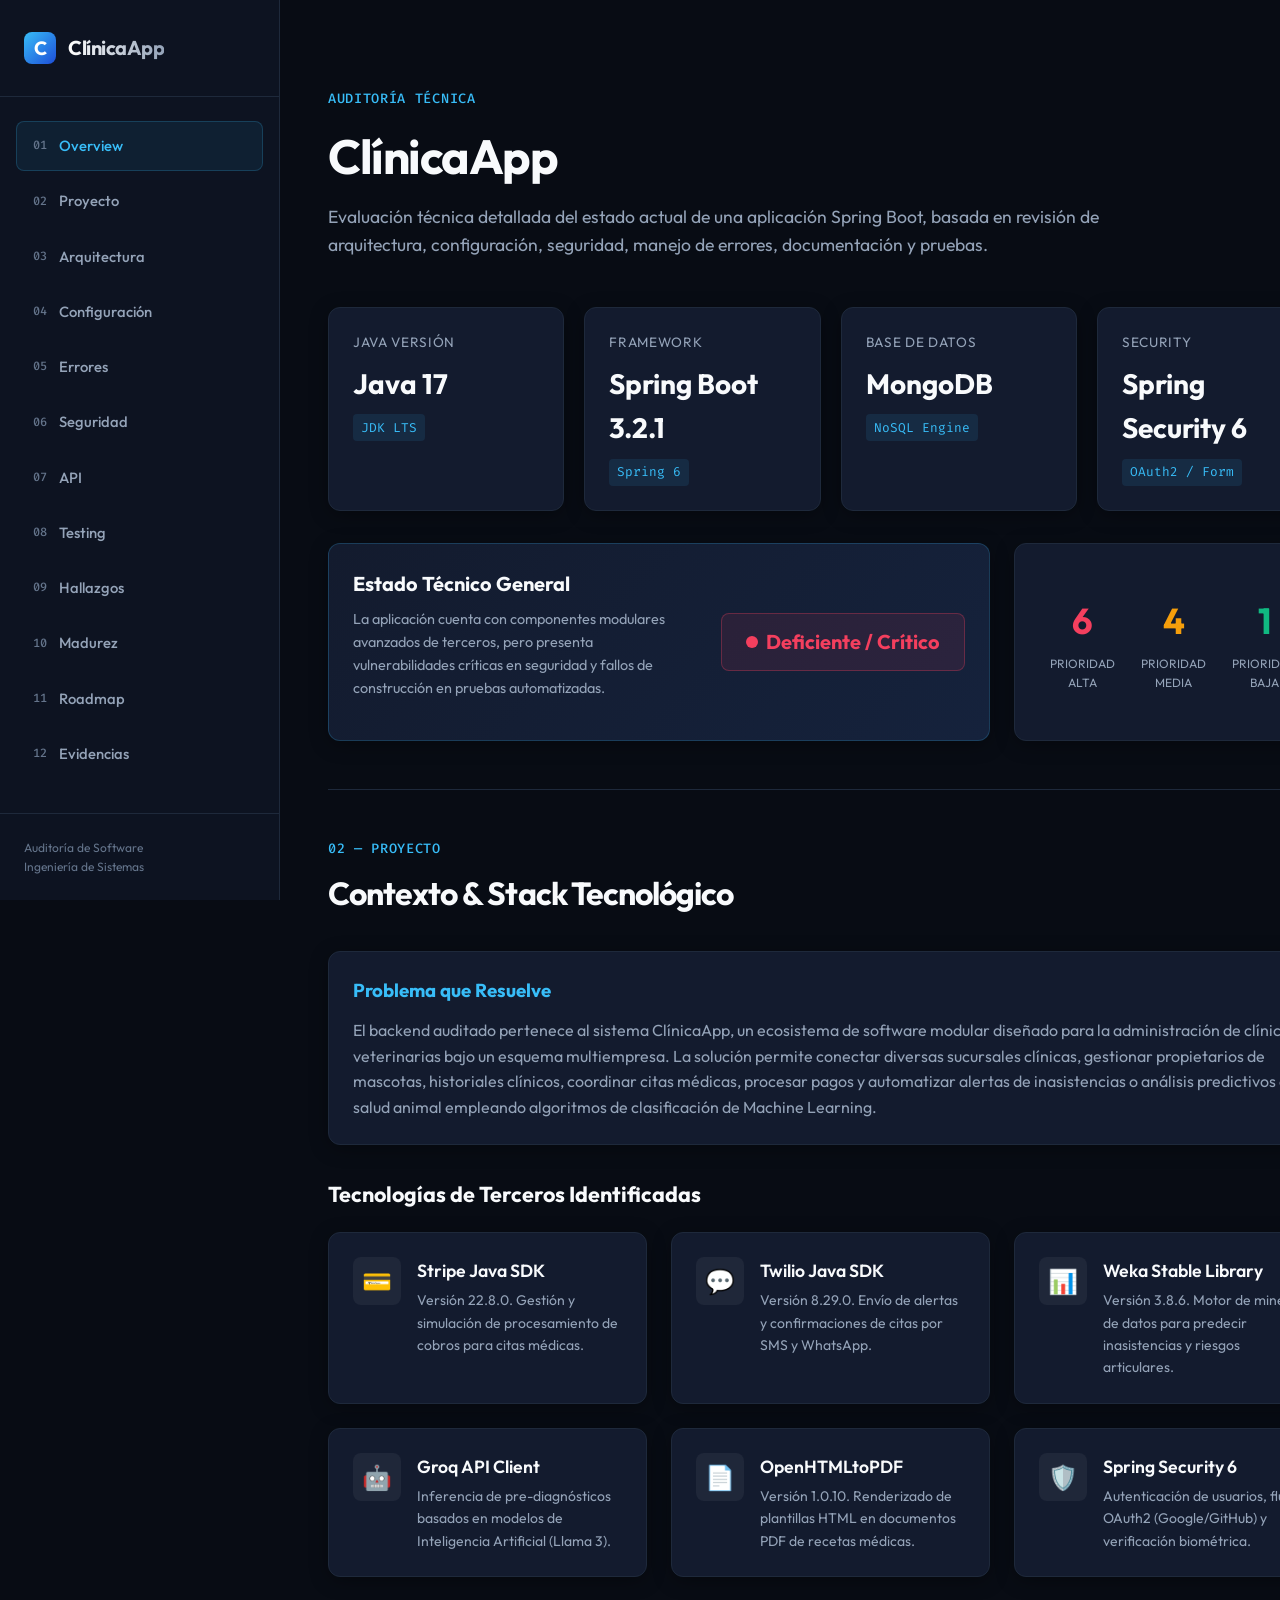
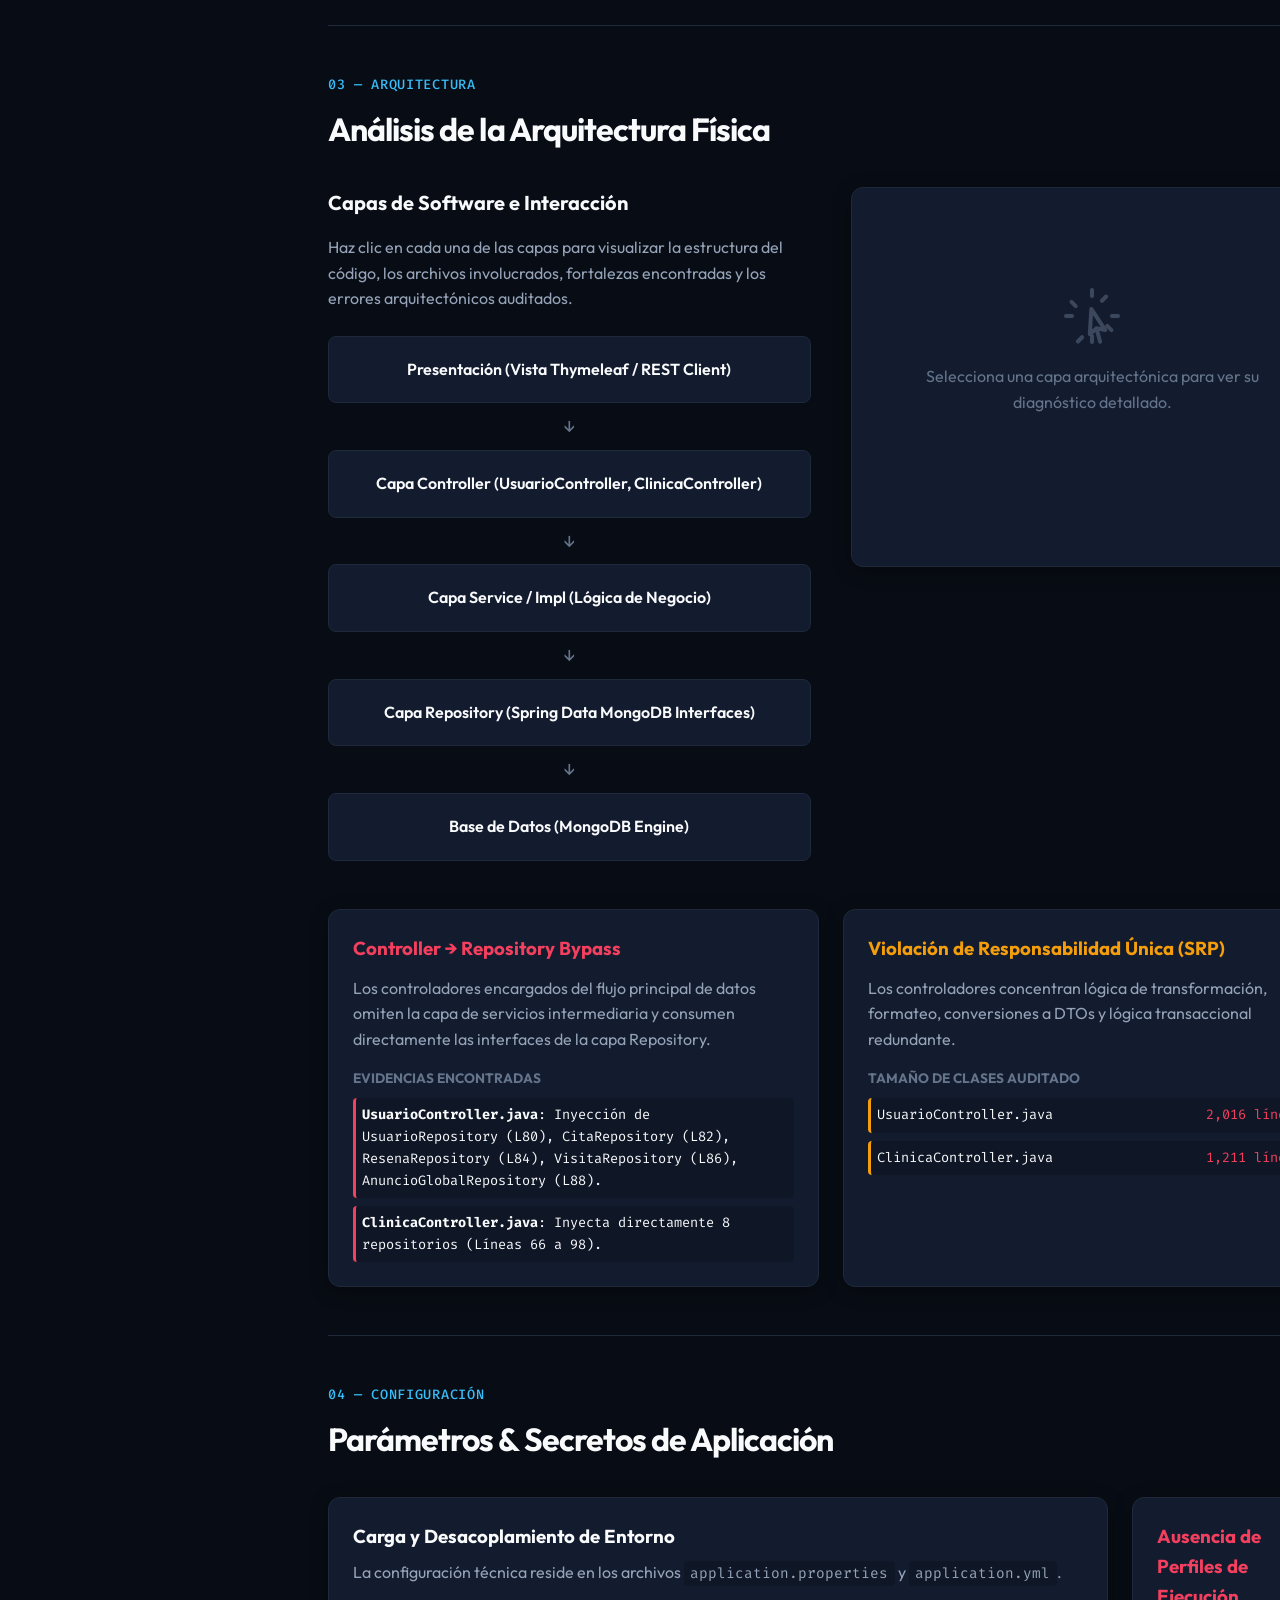
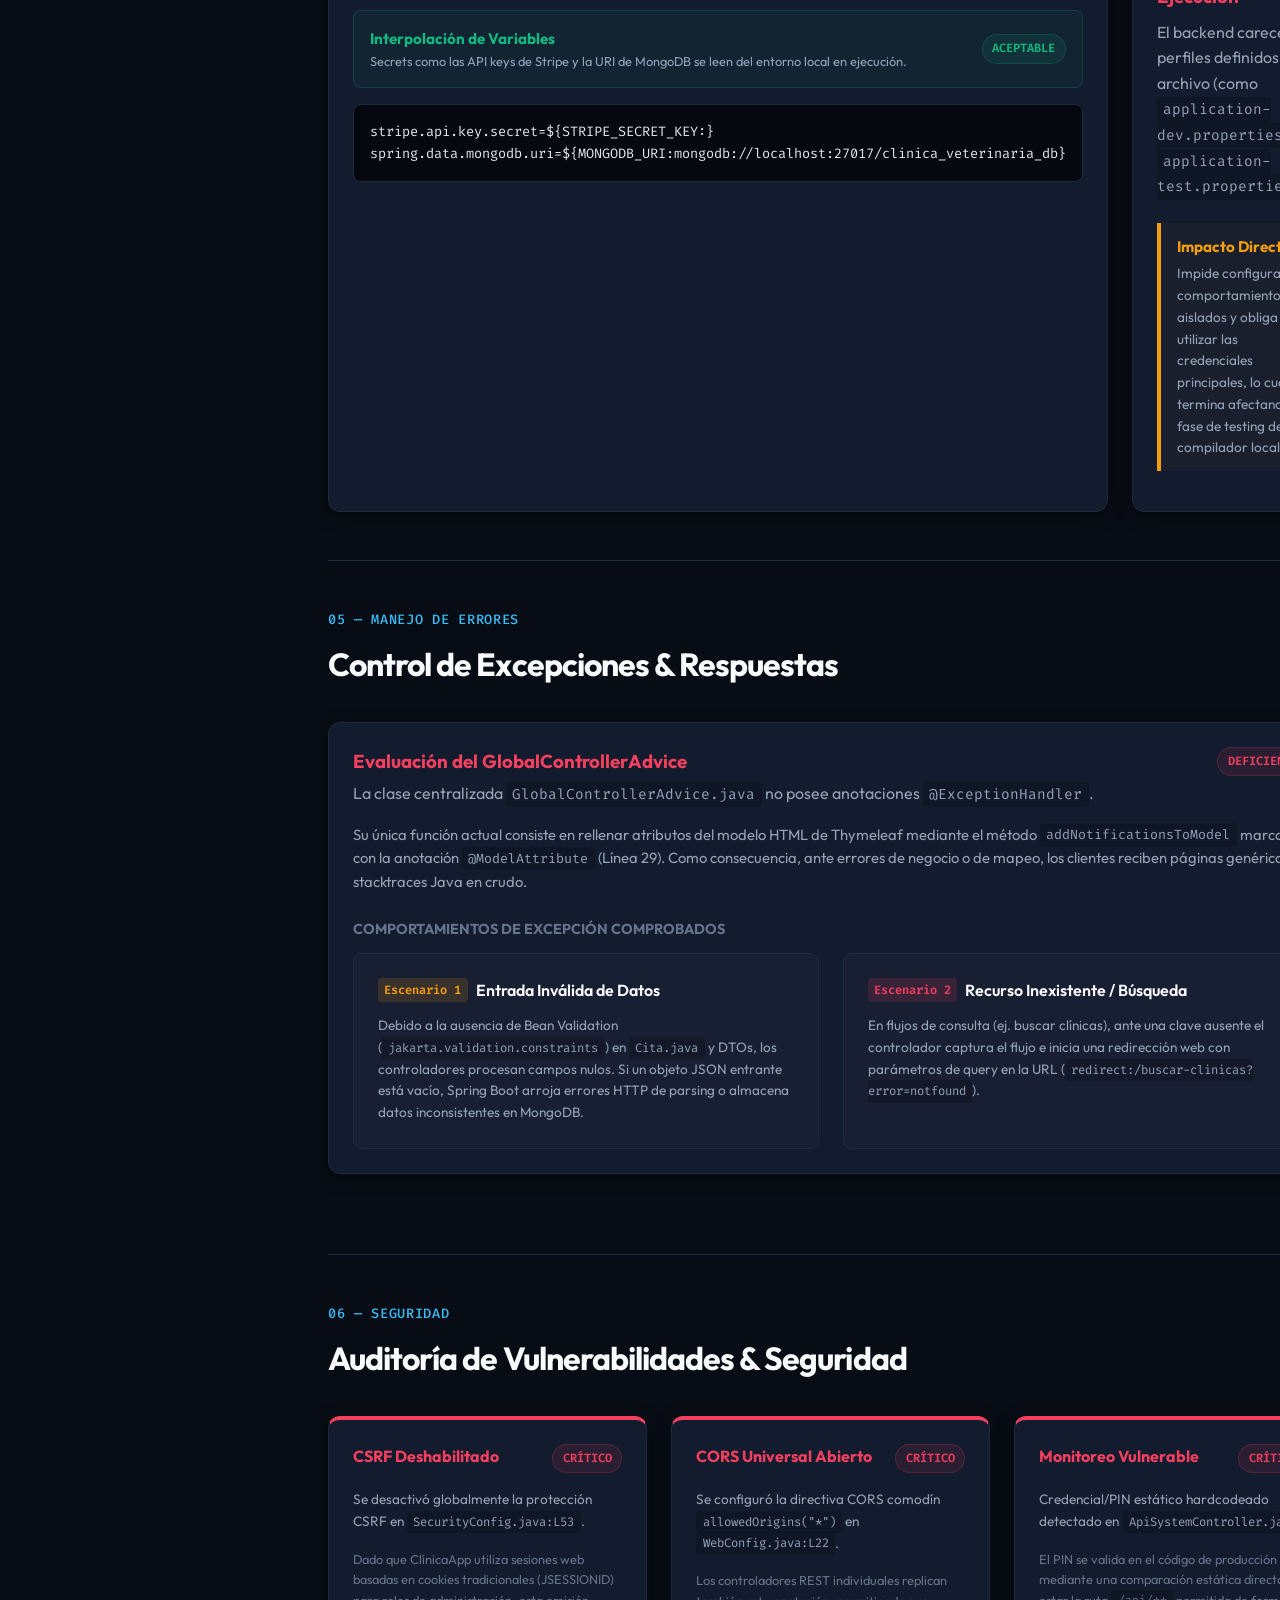
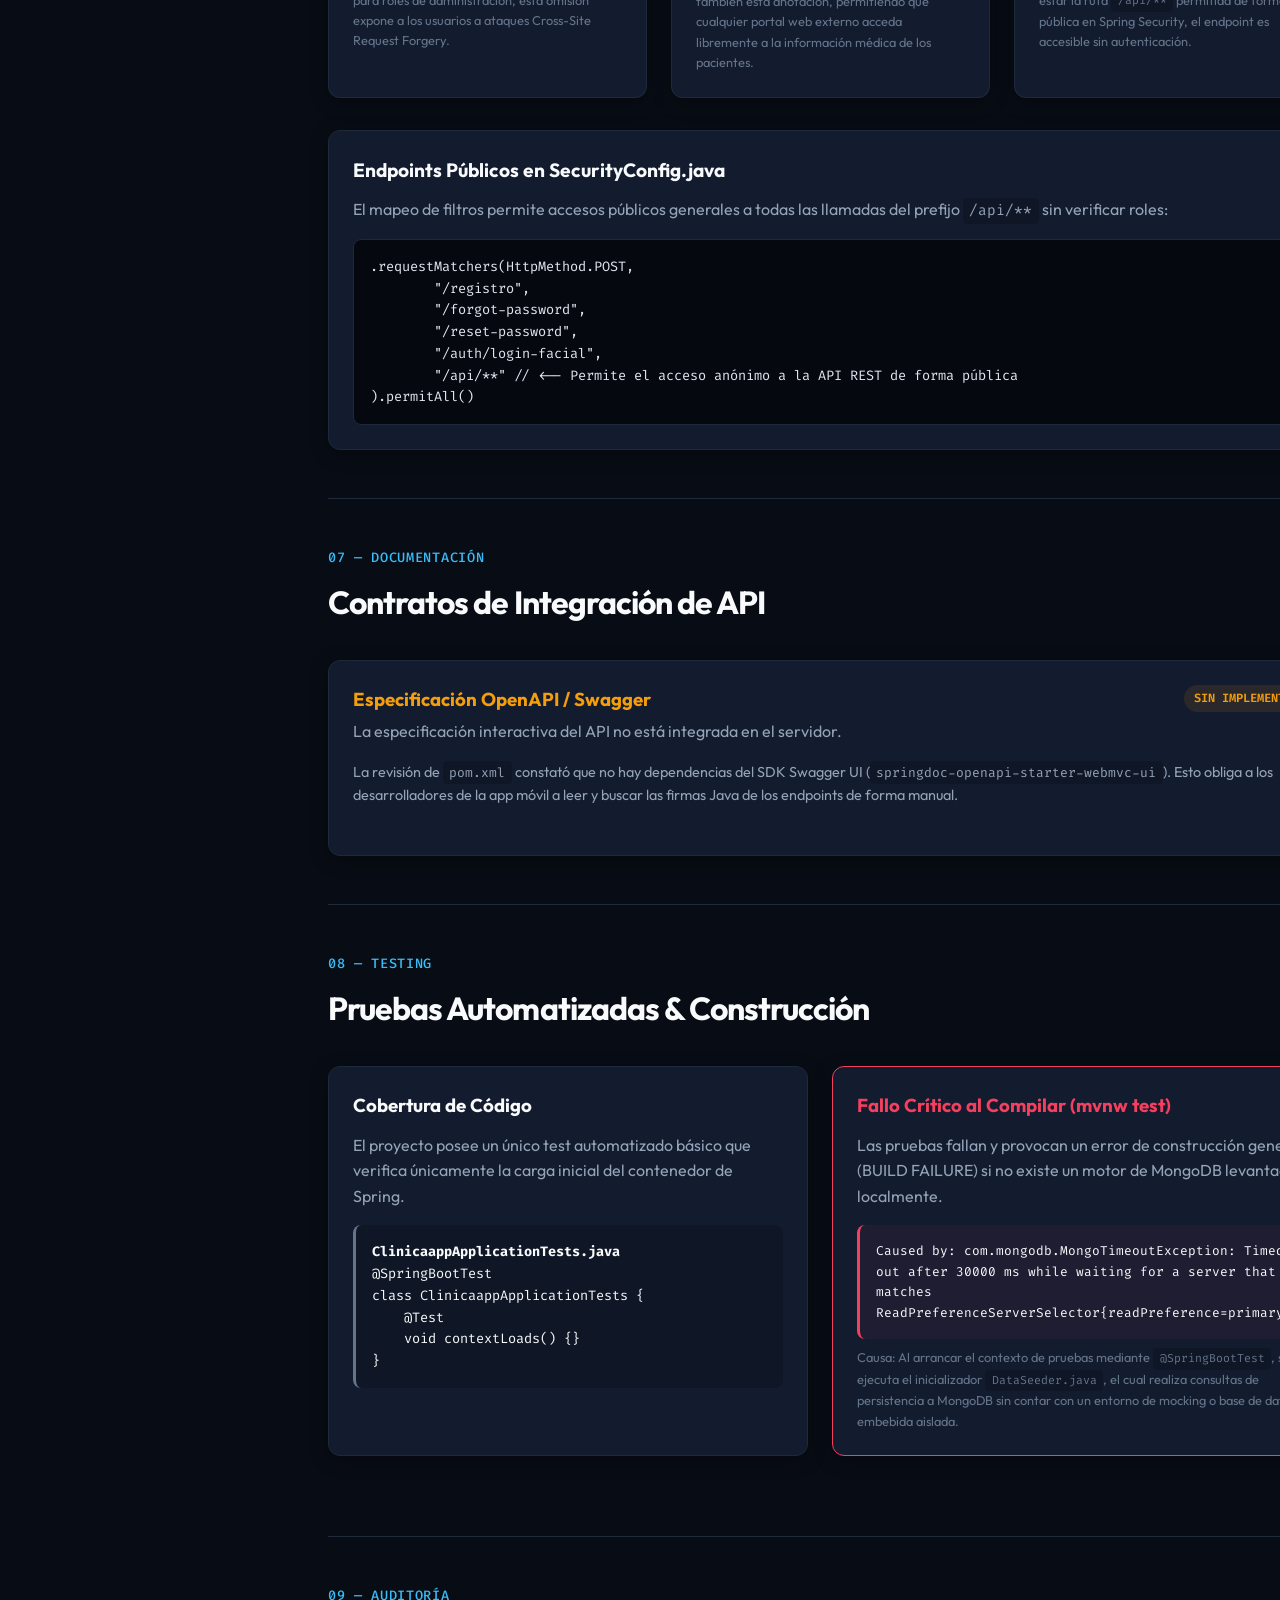
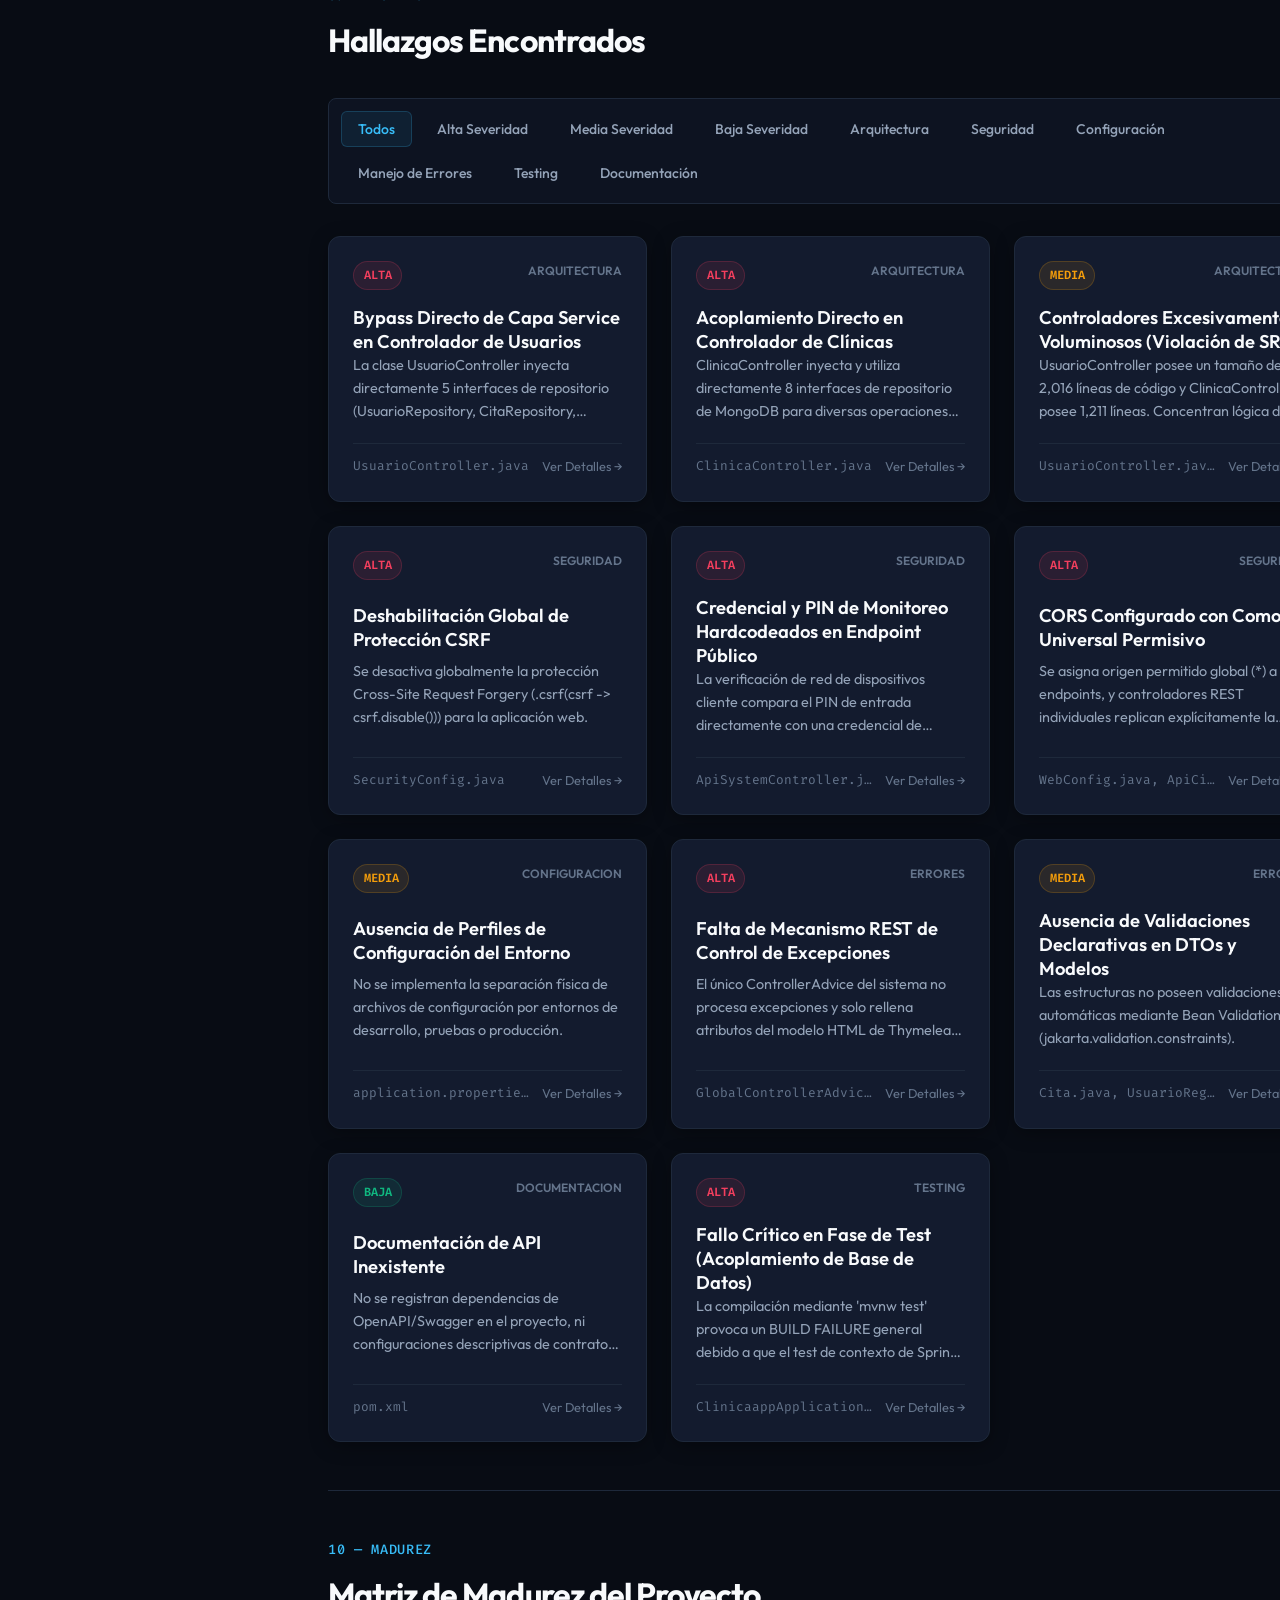
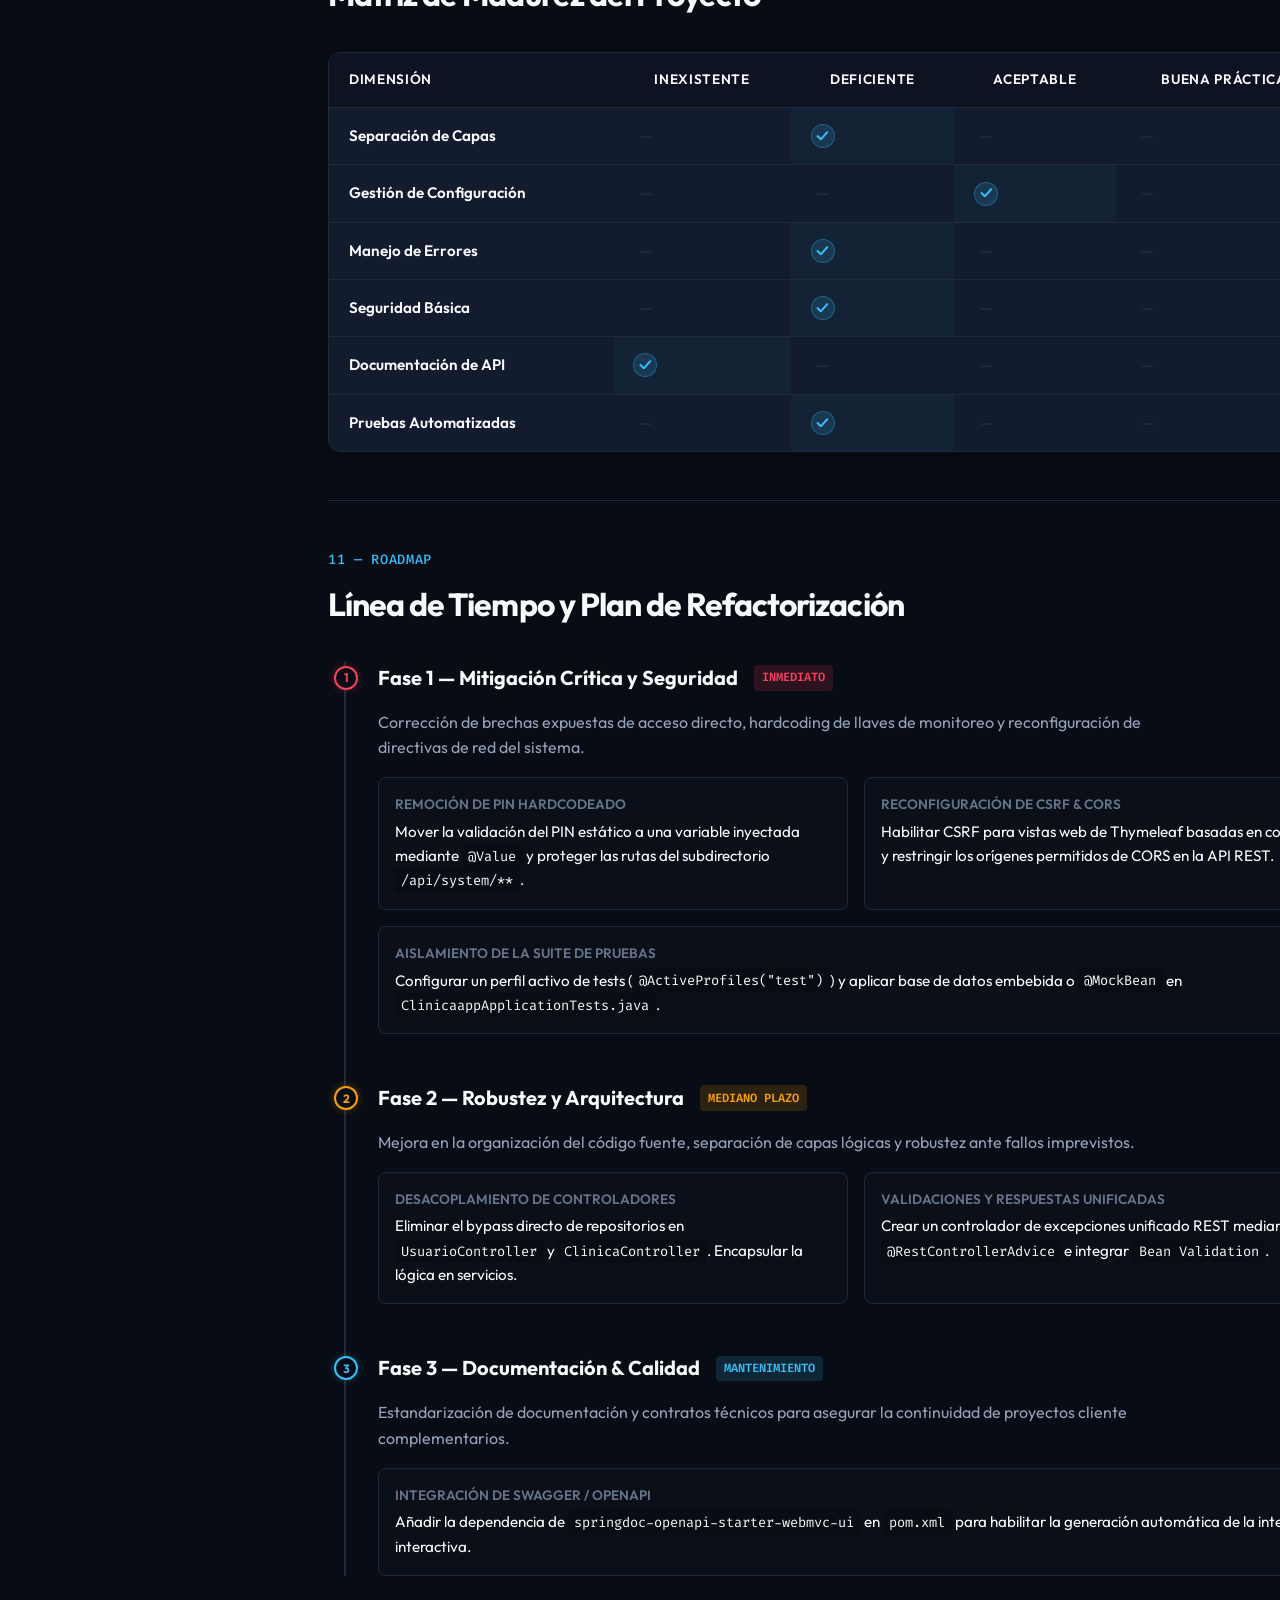
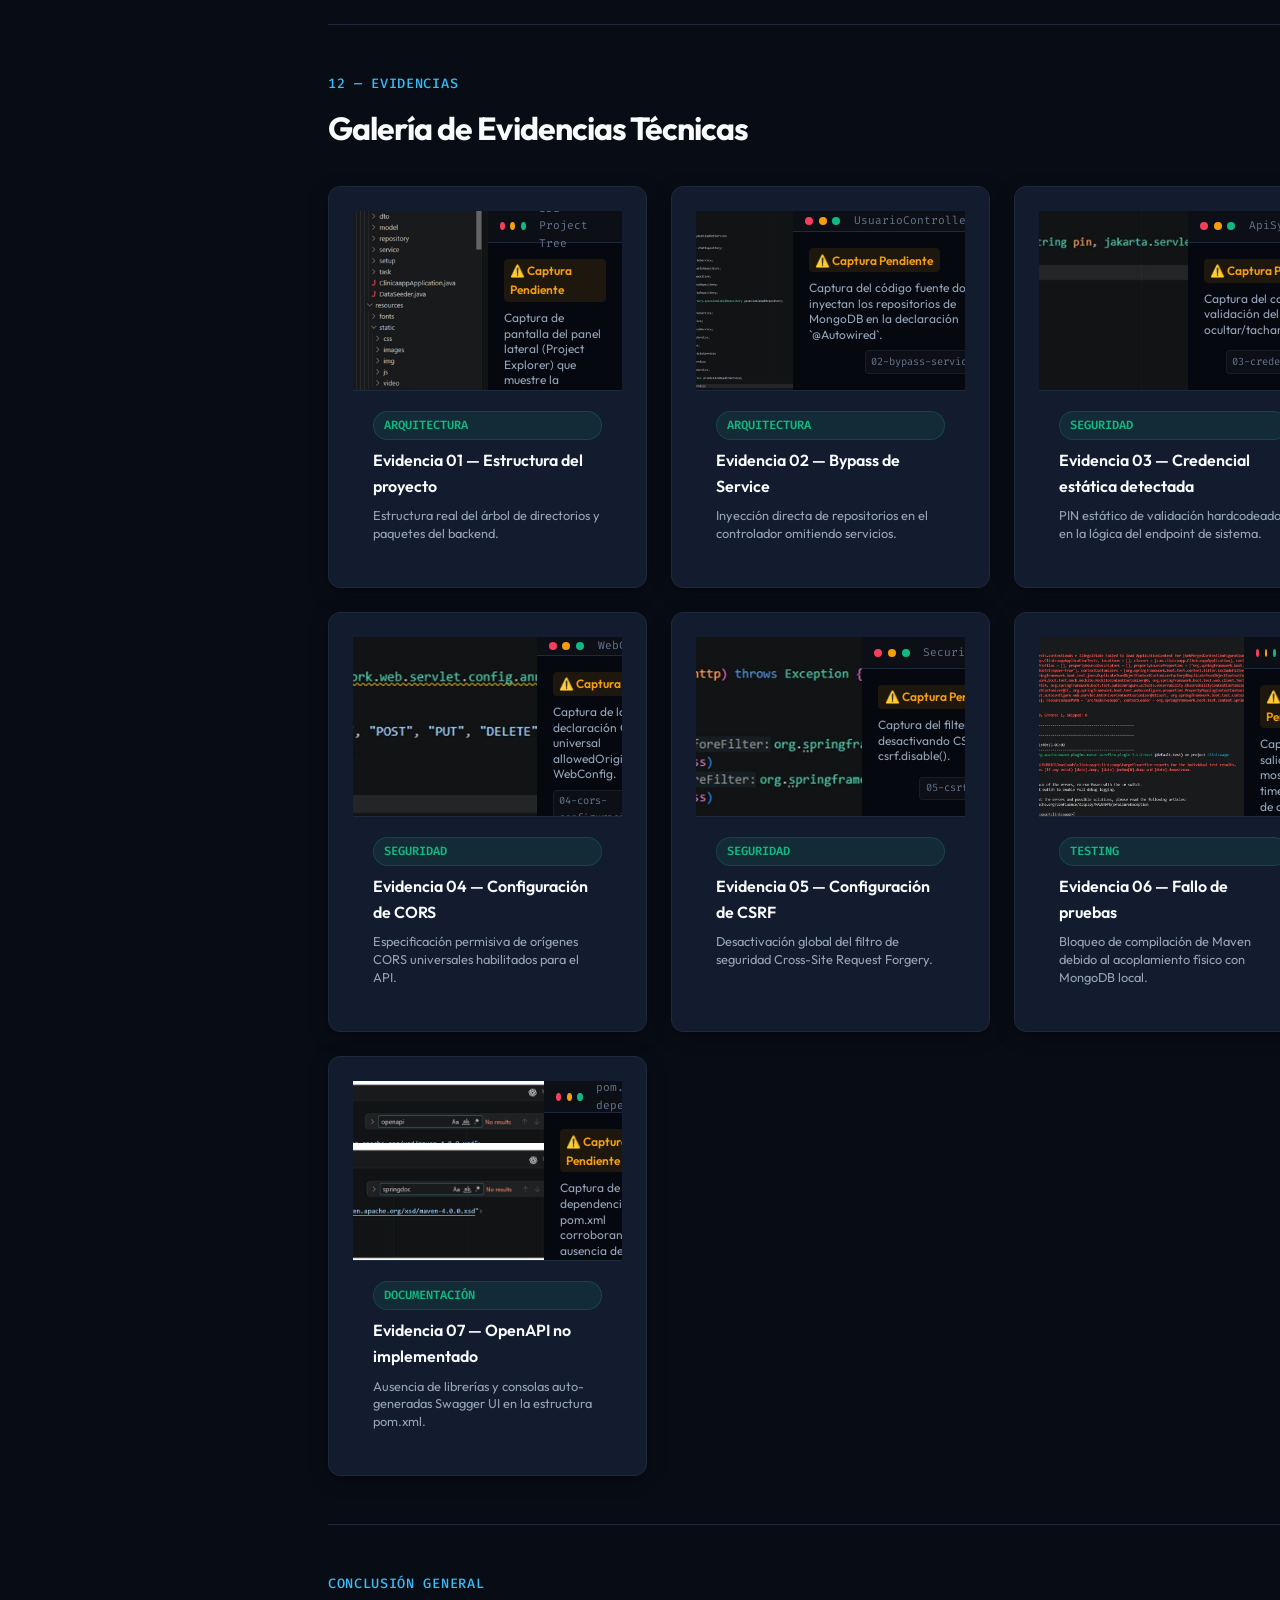
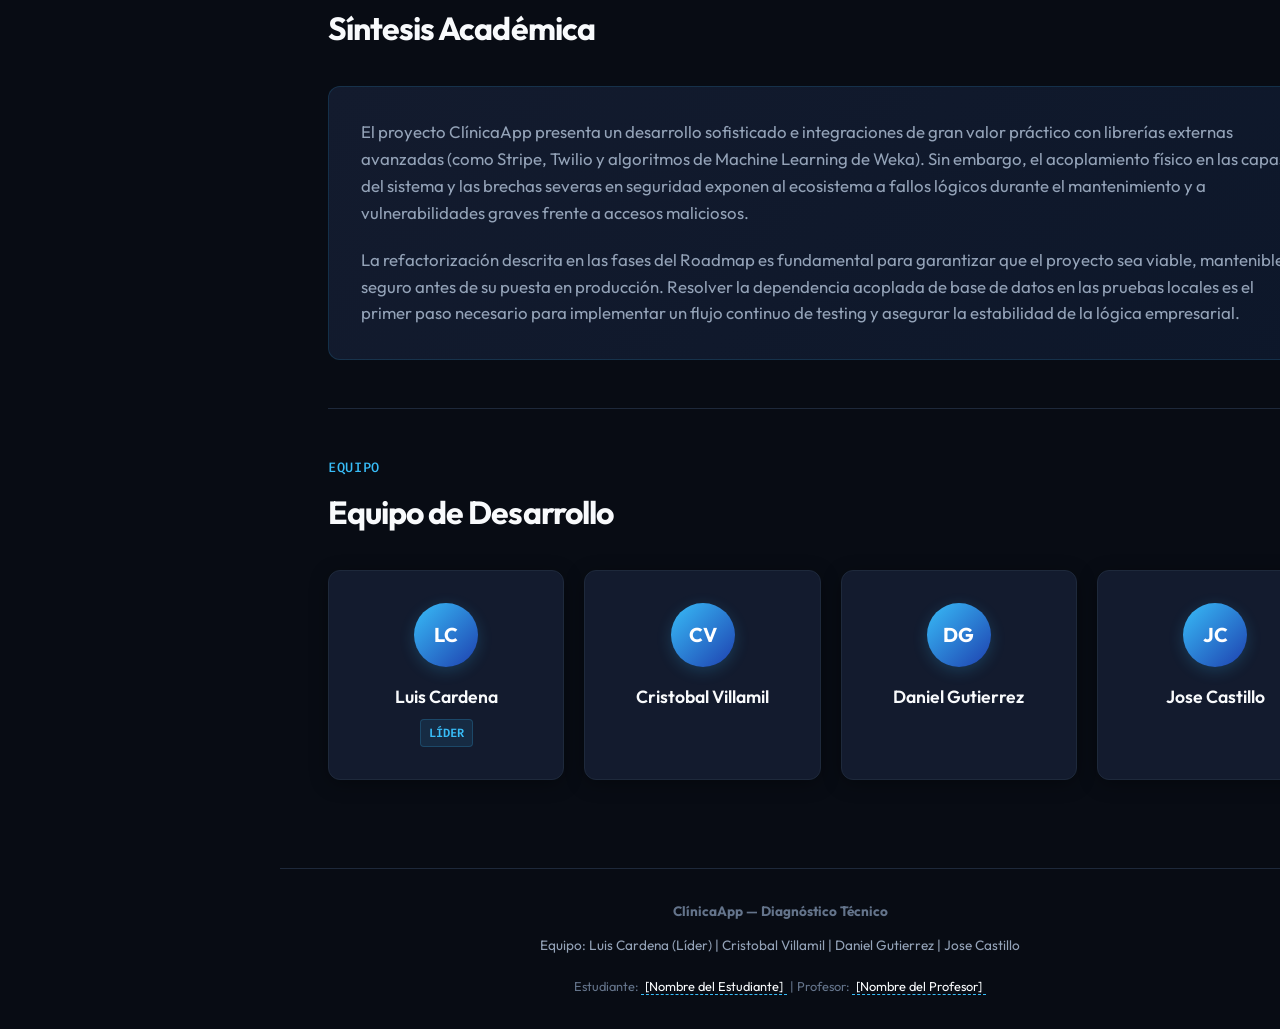
==== commit 77a54004: "feat: add team section and maturity table scroll indicator" ====
--- a/index.html
+++ b/index.html
@@ -437,6 +437,10 @@
                 <span class="section-tag">10 — Madurez</span>
                 <h2 class="section-title">Matriz de Madurez del Proyecto</h2>
                 
+                <p class="maturity-helper" style="display: none; font-size: 0.85rem; color: var(--text-secondary); margin-bottom: 0.75rem; text-align: right; font-style: italic; align-items: center; justify-content: flex-end; gap: 0.25rem;">
+                    <span>↔ Desliza para consultar la matriz completa</span>
+                </p>
+
                 <div class="table-container">
                     <table class="maturity-table">
                         <thead>
@@ -761,6 +765,32 @@
                 </div>
             </section>
 
+            <!-- EQUIPO DE DESARROLLO -->
+            <section id="equipo" class="fade-in-section">
+                <span class="section-tag">Equipo</span>
+                <h2 class="section-title">Equipo de Desarrollo</h2>
+                
+                <div class="grid-4" id="teamContainer">
+                    <div class="card team-card">
+                        <div class="team-avatar">LC</div>
+                        <h3 class="team-name">Luis Cardena</h3>
+                        <span class="team-role">Líder</span>
+                    </div>
+                    <div class="card team-card">
+                        <div class="team-avatar">CV</div>
+                        <h3 class="team-name">Cristobal Villamil</h3>
+                    </div>
+                    <div class="card team-card">
+                        <div class="team-avatar">DG</div>
+                        <h3 class="team-name">Daniel Gutierrez</h3>
+                    </div>
+                    <div class="card team-card">
+                        <div class="team-avatar">JC</div>
+                        <h3 class="team-name">Jose Castillo</h3>
+                    </div>
+                </div>
+            </section>
+
         </main>
     </div>
 
@@ -768,7 +798,9 @@
     <footer class="site-footer">
         <div class="footer-content">
             <p><strong>ClínicaApp — Diagnóstico Técnico</strong></p>
-            <p>Análisis técnico de un proyecto Spring Boot existente</p>
+            <p style="margin: 0.25rem 0; font-size: 0.85rem; color: var(--text-secondary);">
+                Equipo: Luis Cardena (Líder) | Cristobal Villamil | Daniel Gutierrez | Jose Castillo
+            </p>
             <p style="margin-top: 0.5rem; font-size: 0.8rem;">Estudiante: <span contenteditable="true" style="border-bottom: 1px dashed var(--accent-blue); padding: 0 4px; color: var(--text-primary);">[Nombre del Estudiante]</span> | Profesor: <span contenteditable="true" style="border-bottom: 1px dashed var(--accent-blue); padding: 0 4px; color: var(--text-primary);">[Nombre del Profesor]</span></p>
         </div>
     </footer>
--- a/css/styles.css
+++ b/css/styles.css
@@ -1497,6 +1497,59 @@
     }
 }
 
+/* Team Section Styles */
+.team-card {
+    text-align: center;
+    display: flex;
+    flex-direction: column;
+    align-items: center;
+    padding: 2rem 1.5rem;
+    position: relative;
+    overflow: hidden;
+}
+
+.team-avatar {
+    width: 64px;
+    height: 64px;
+    background: linear-gradient(135deg, var(--accent-blue) 0%, #1e40af 100%);
+    border-radius: 50%;
+    display: flex;
+    align-items: center;
+    justify-content: center;
+    font-size: 1.25rem;
+    font-weight: 700;
+    color: #fff;
+    margin-bottom: 1rem;
+    box-shadow: 0 4px 15px rgba(56, 189, 248, 0.2);
+}
+
+.team-name {
+    font-size: 1.1rem;
+    font-weight: 600;
+    margin-bottom: 0.25rem;
+    color: var(--text-primary);
+}
+
+.team-role {
+    font-size: 0.75rem;
+    font-family: var(--font-mono);
+    background-color: rgba(56, 189, 248, 0.1);
+    color: var(--accent-blue);
+    padding: 0.2rem 0.5rem;
+    border-radius: 4px;
+    border: 1px solid rgba(56, 189, 248, 0.2);
+    margin-top: 0.25rem;
+    text-transform: uppercase;
+    font-weight: 600;
+}
+
+/* Maturity Swipe Helper responsive state */
+@media (max-width: 768px) {
+    .maturity-helper {
+        display: flex !important;
+    }
+}
+
 /* Reduced Motion preference */
 @media (prefers-reduced-motion: reduce) {
     * {
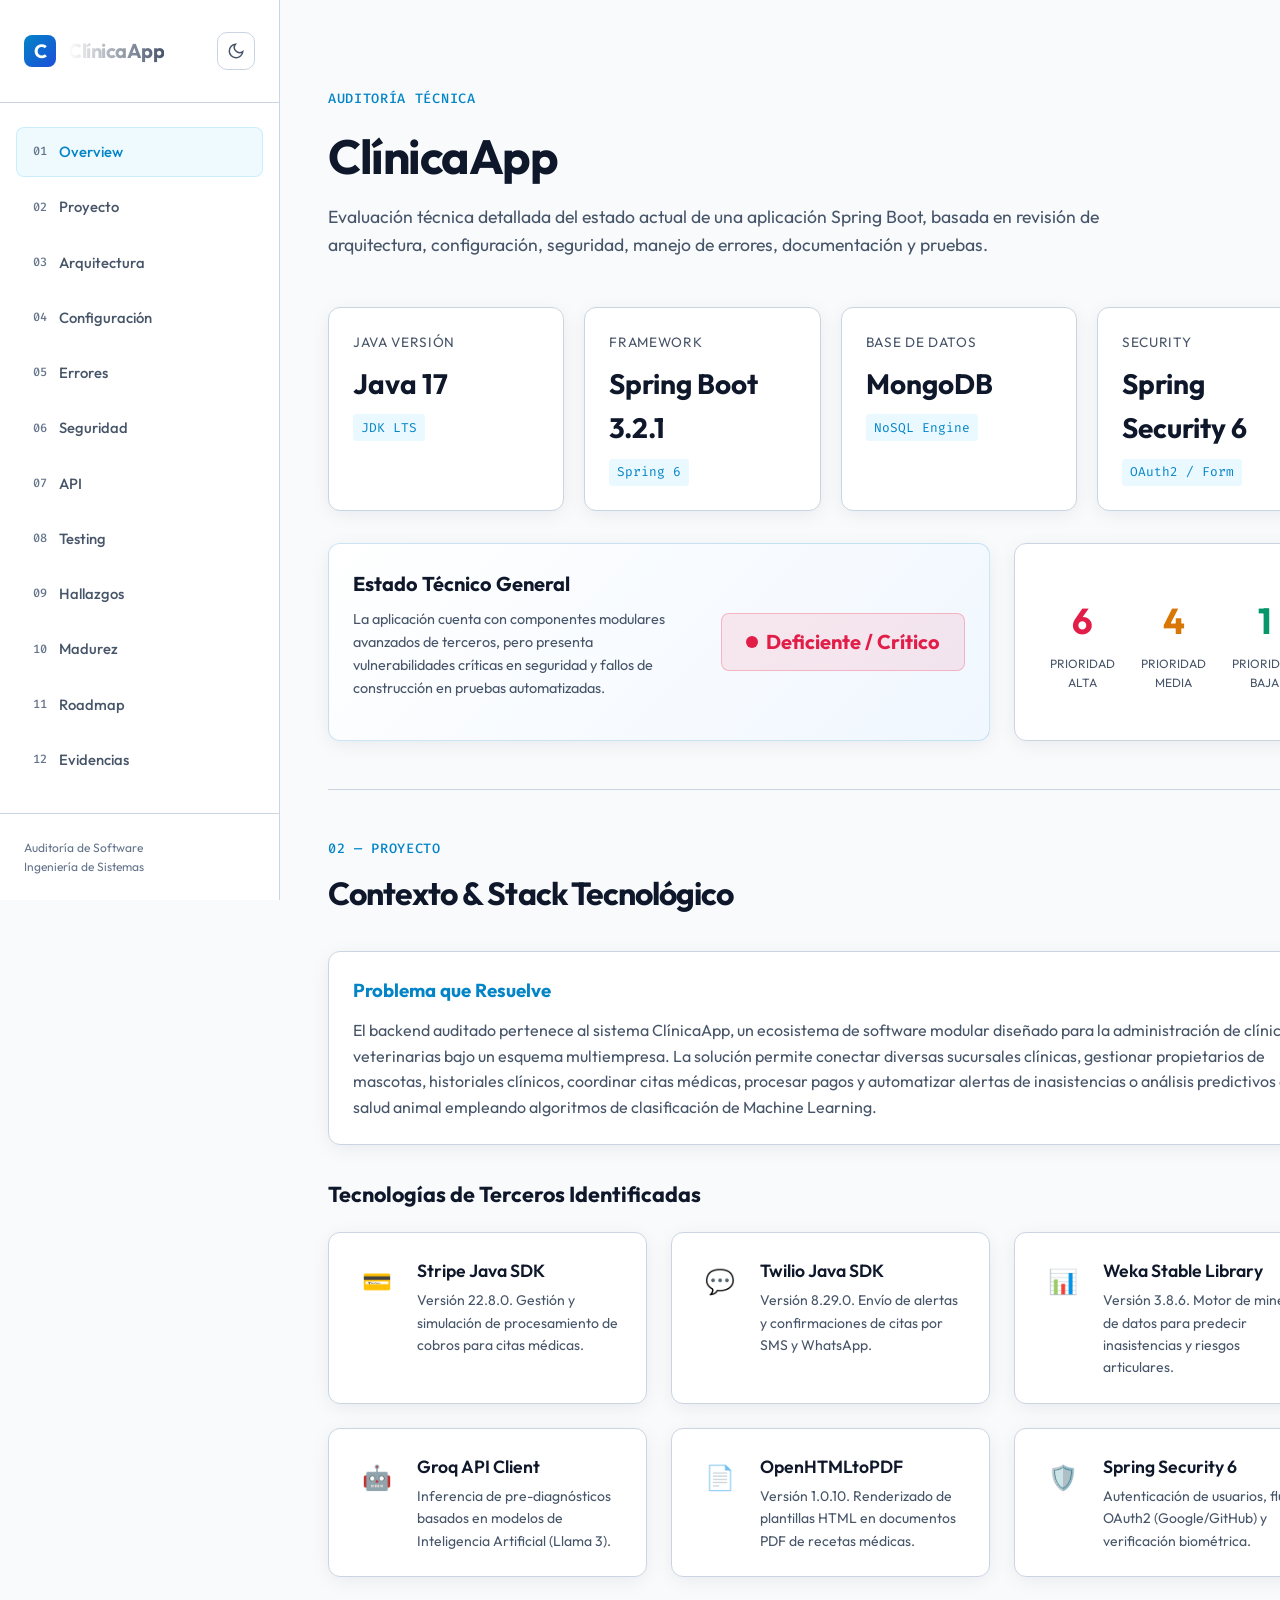
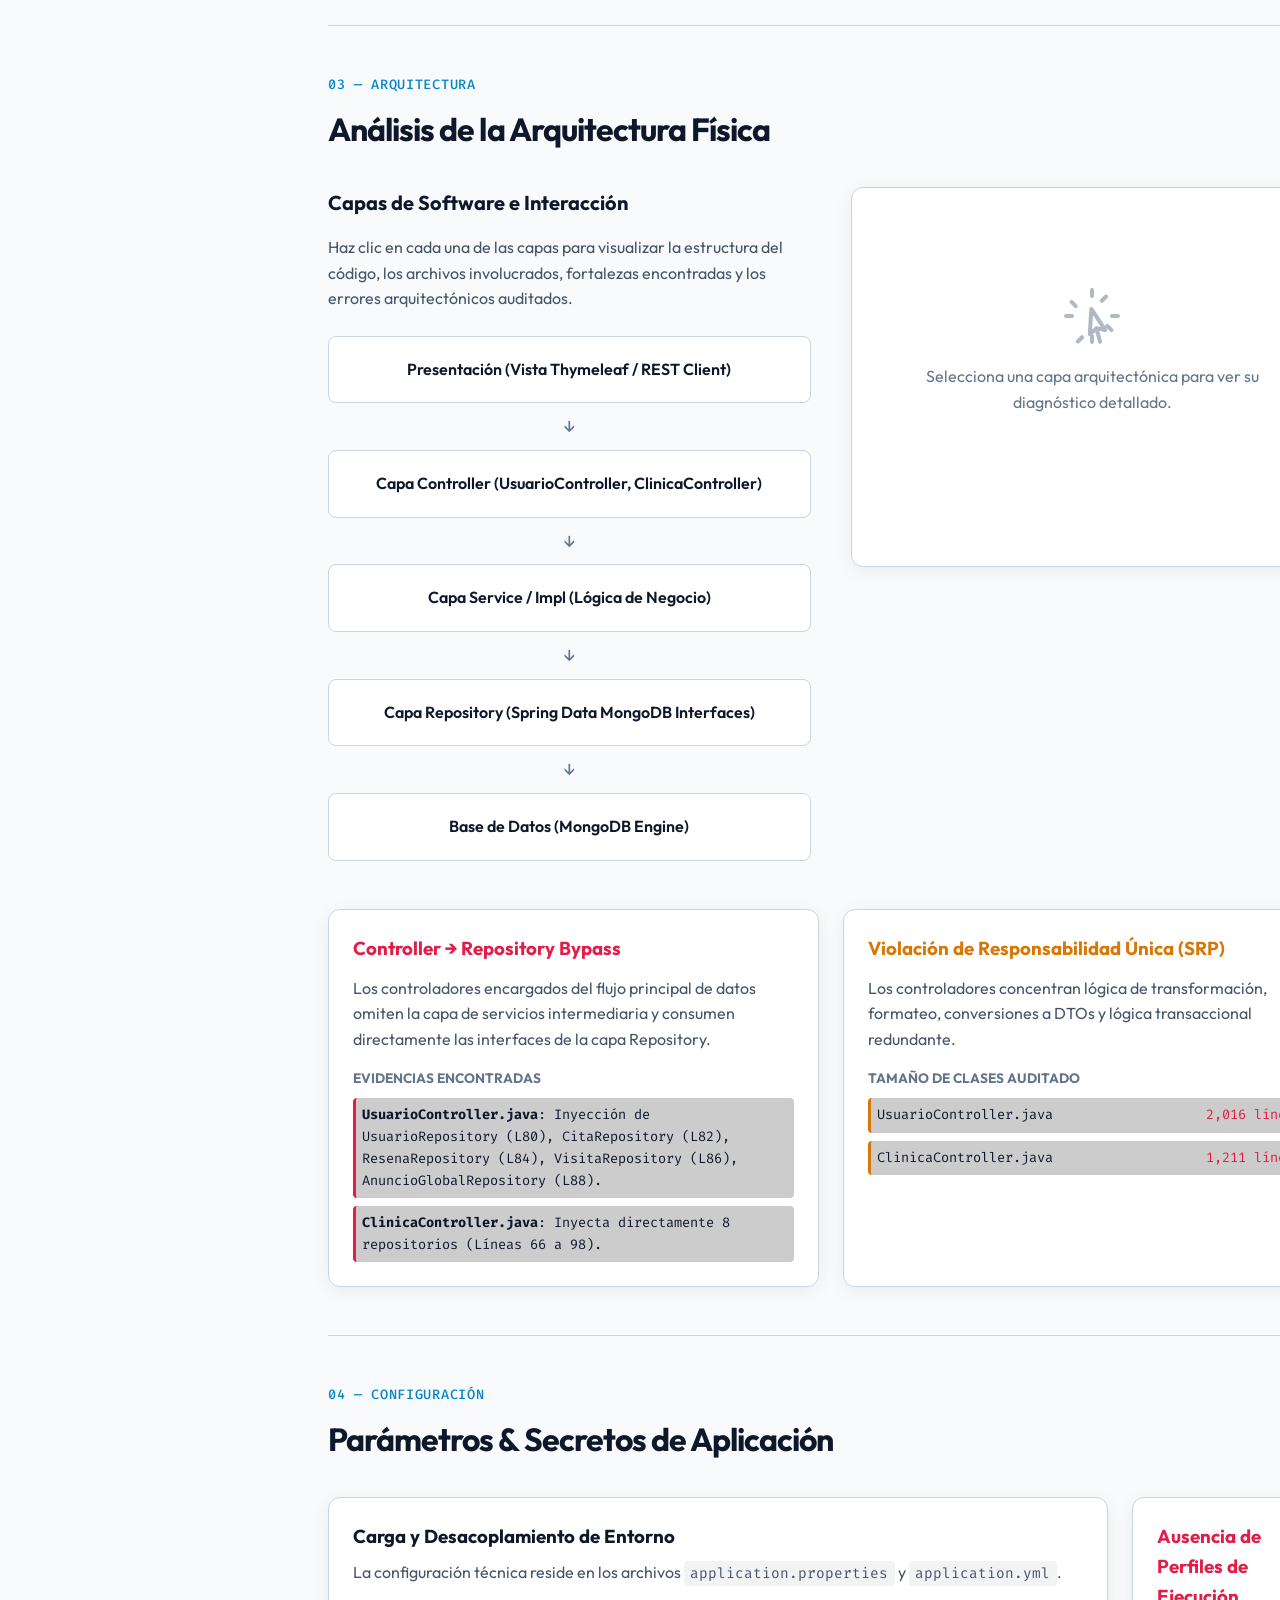
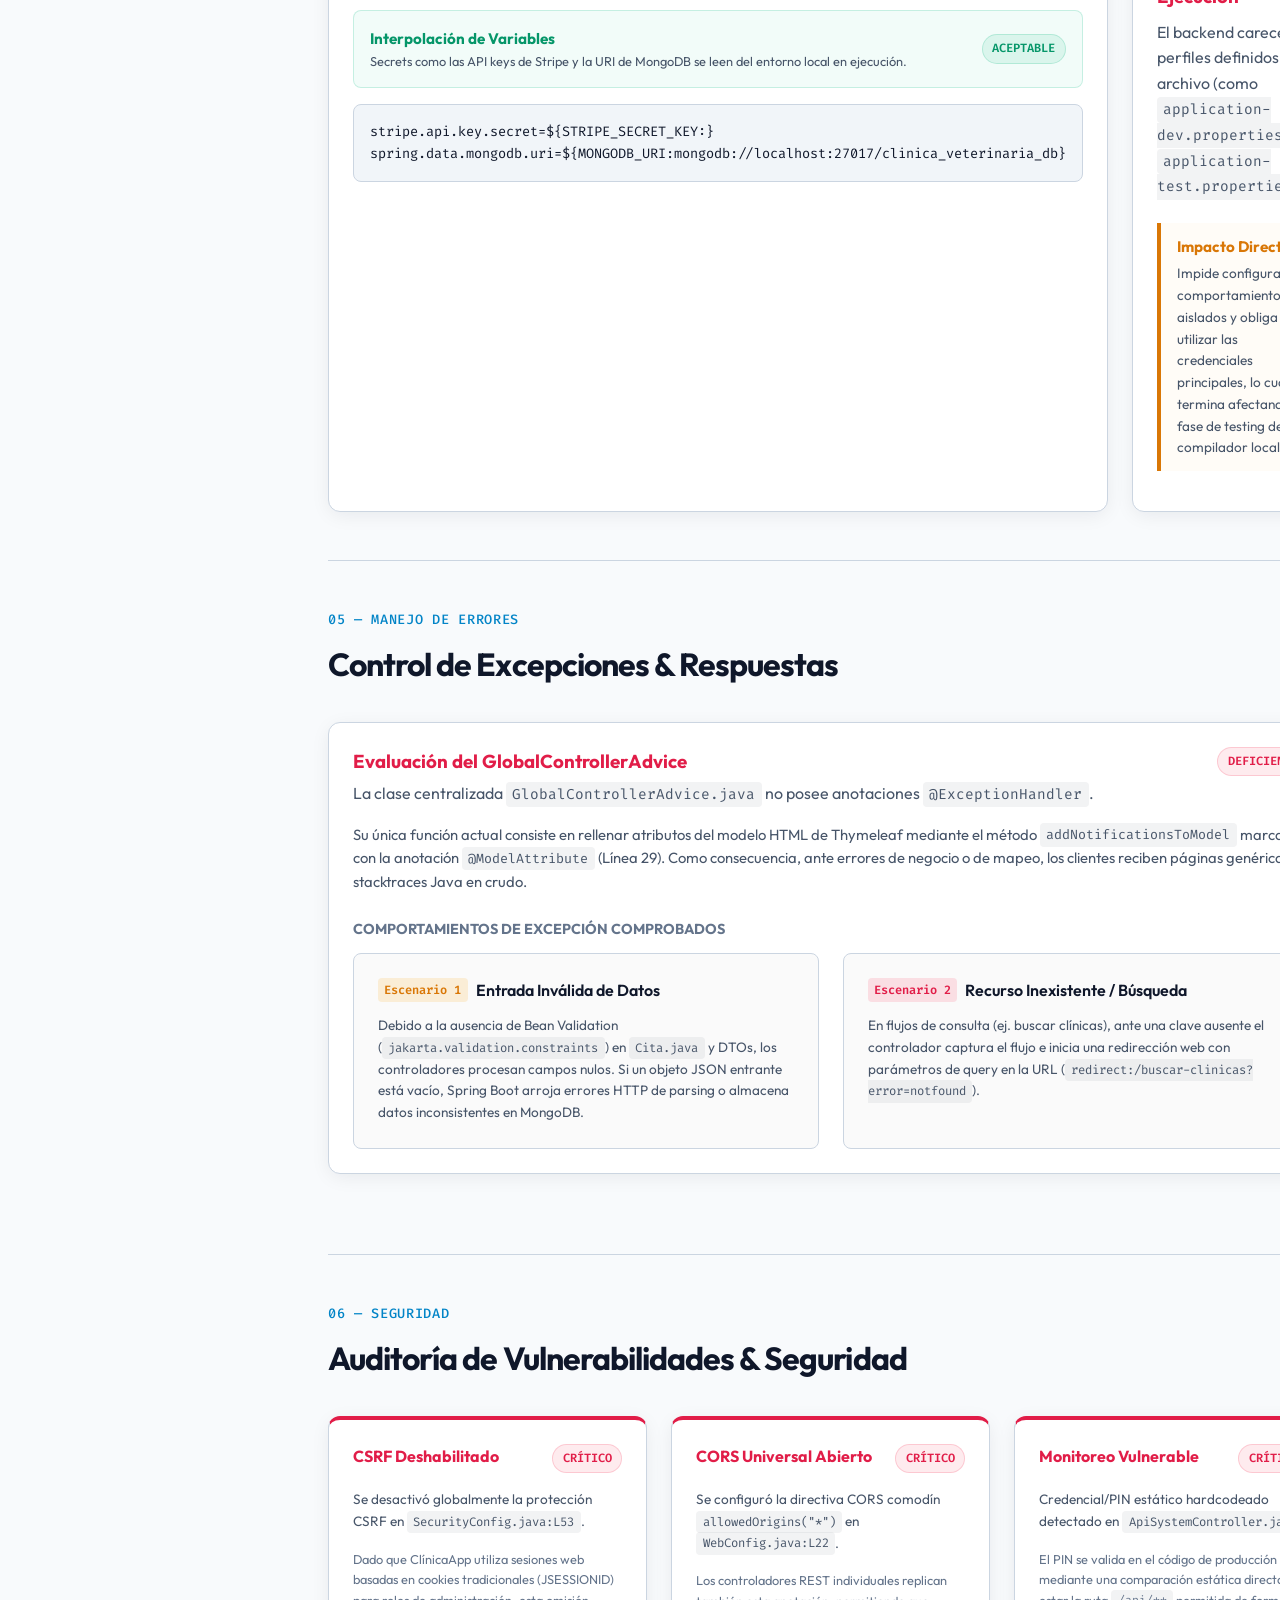
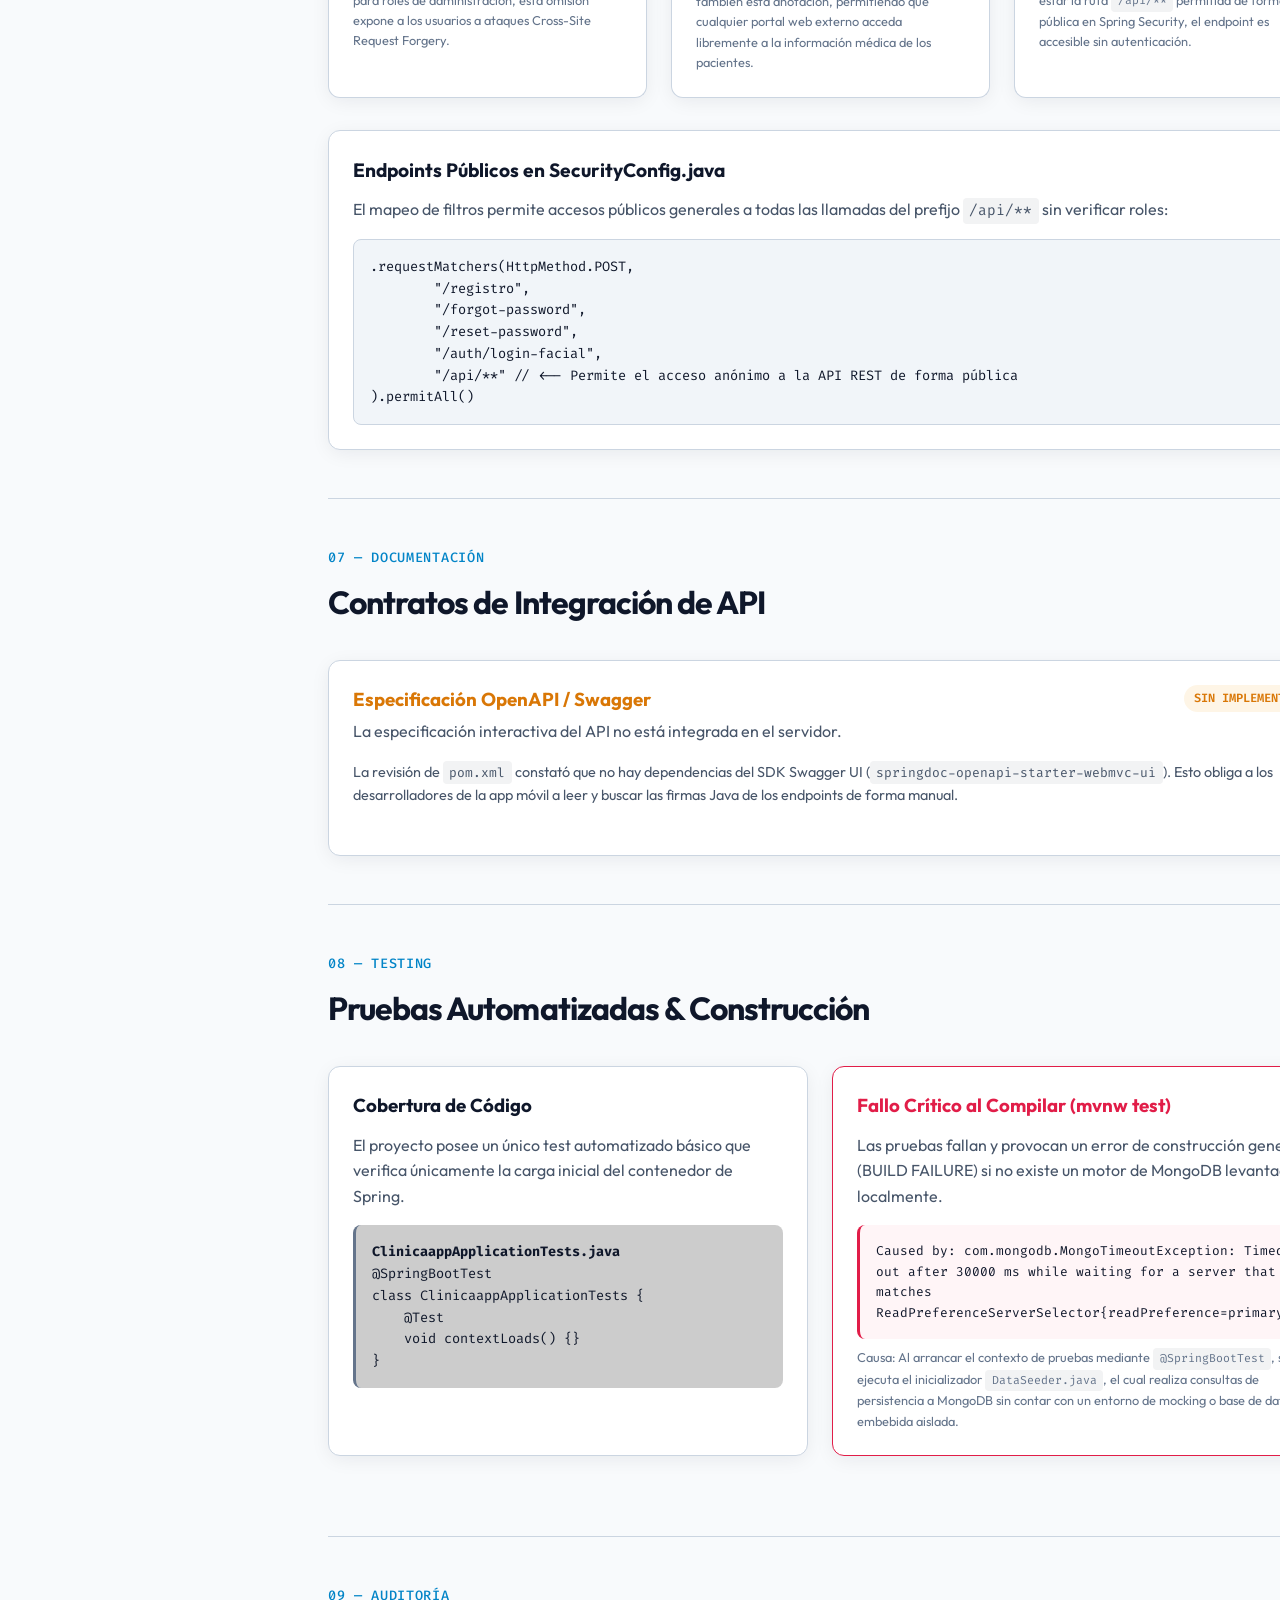
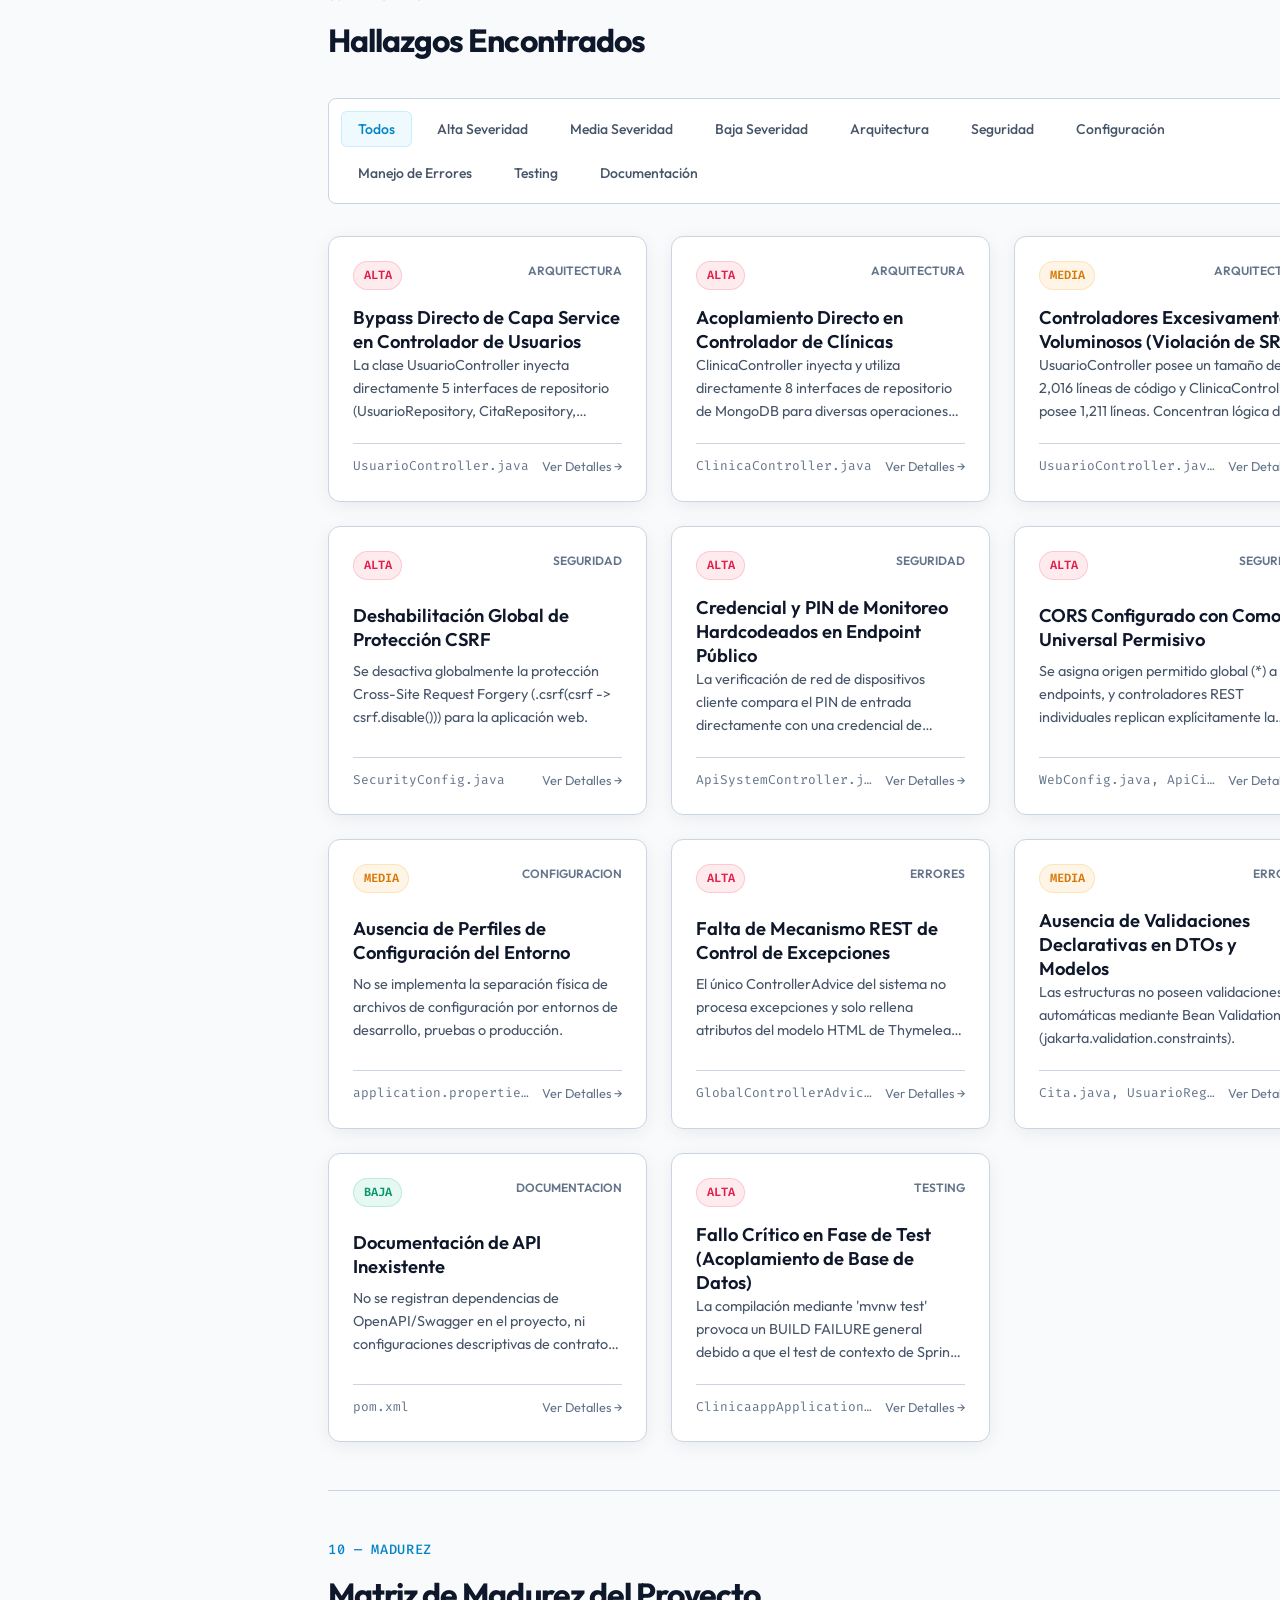
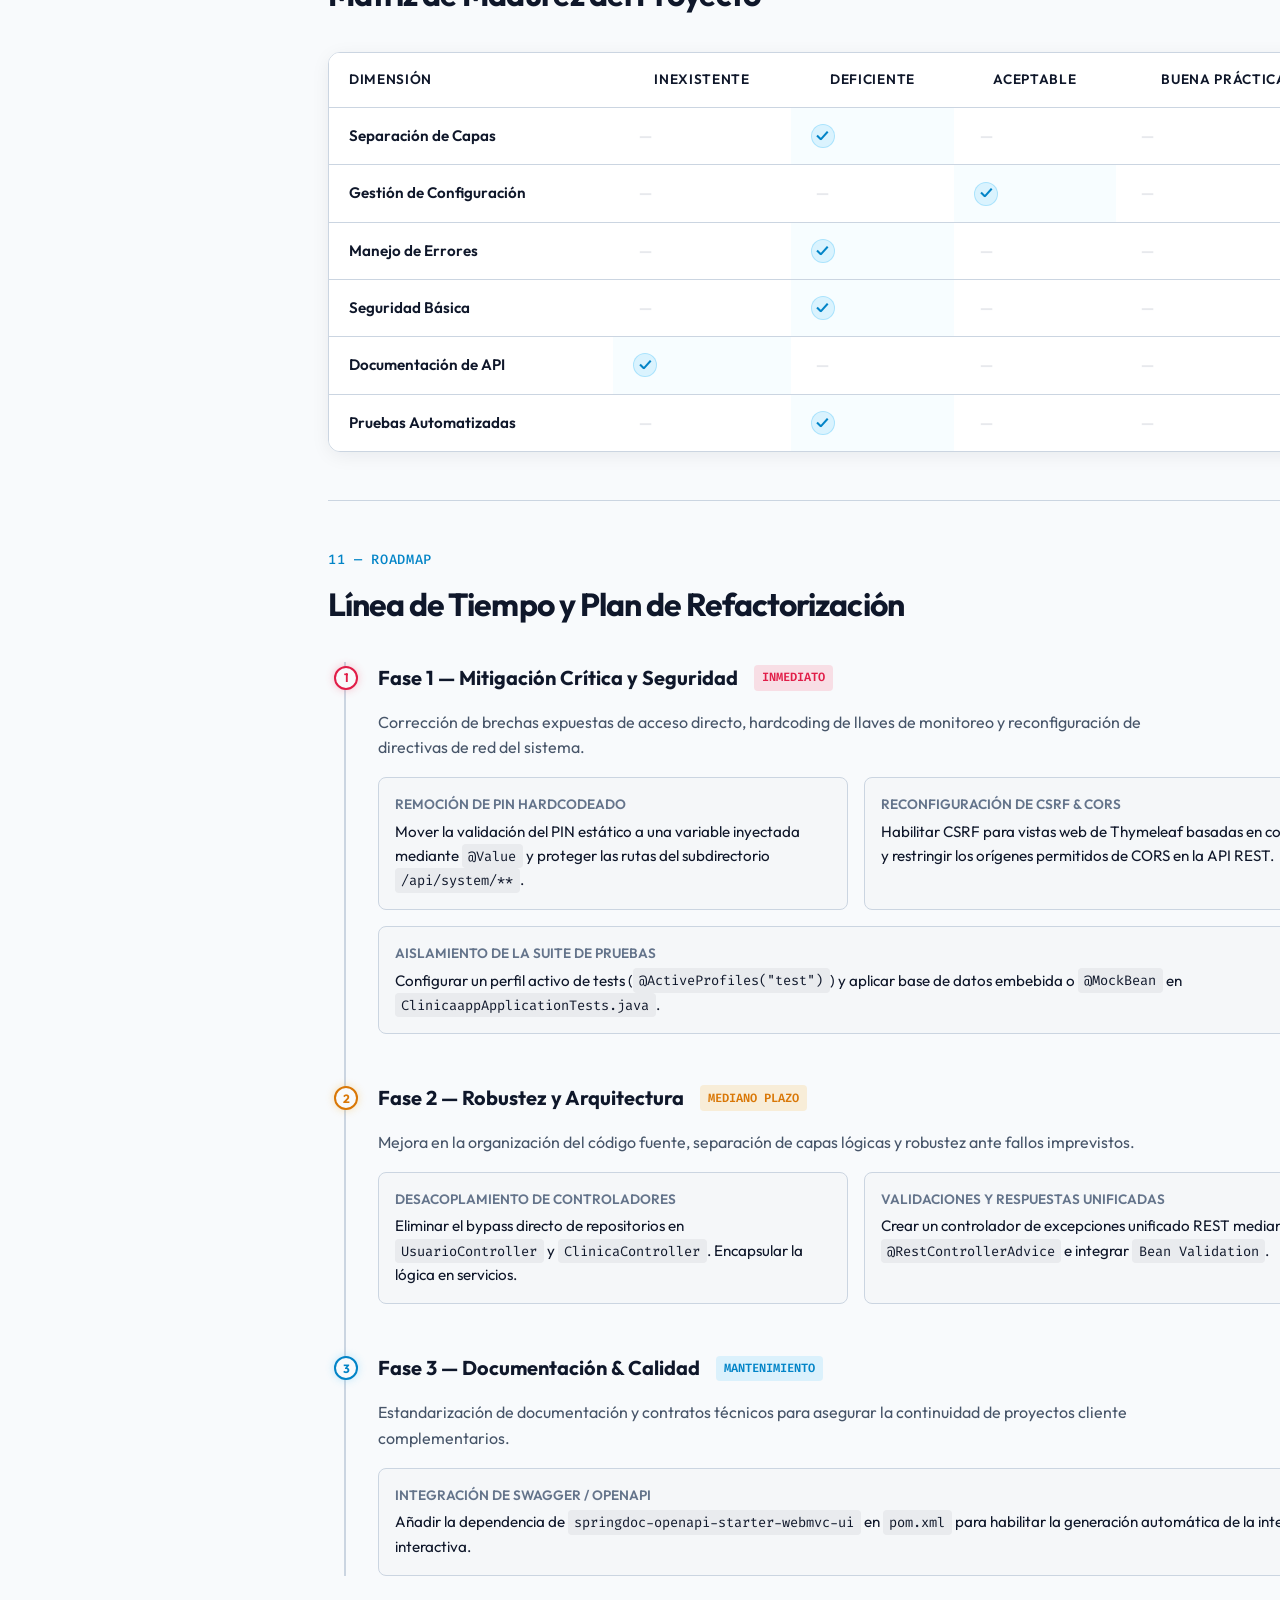
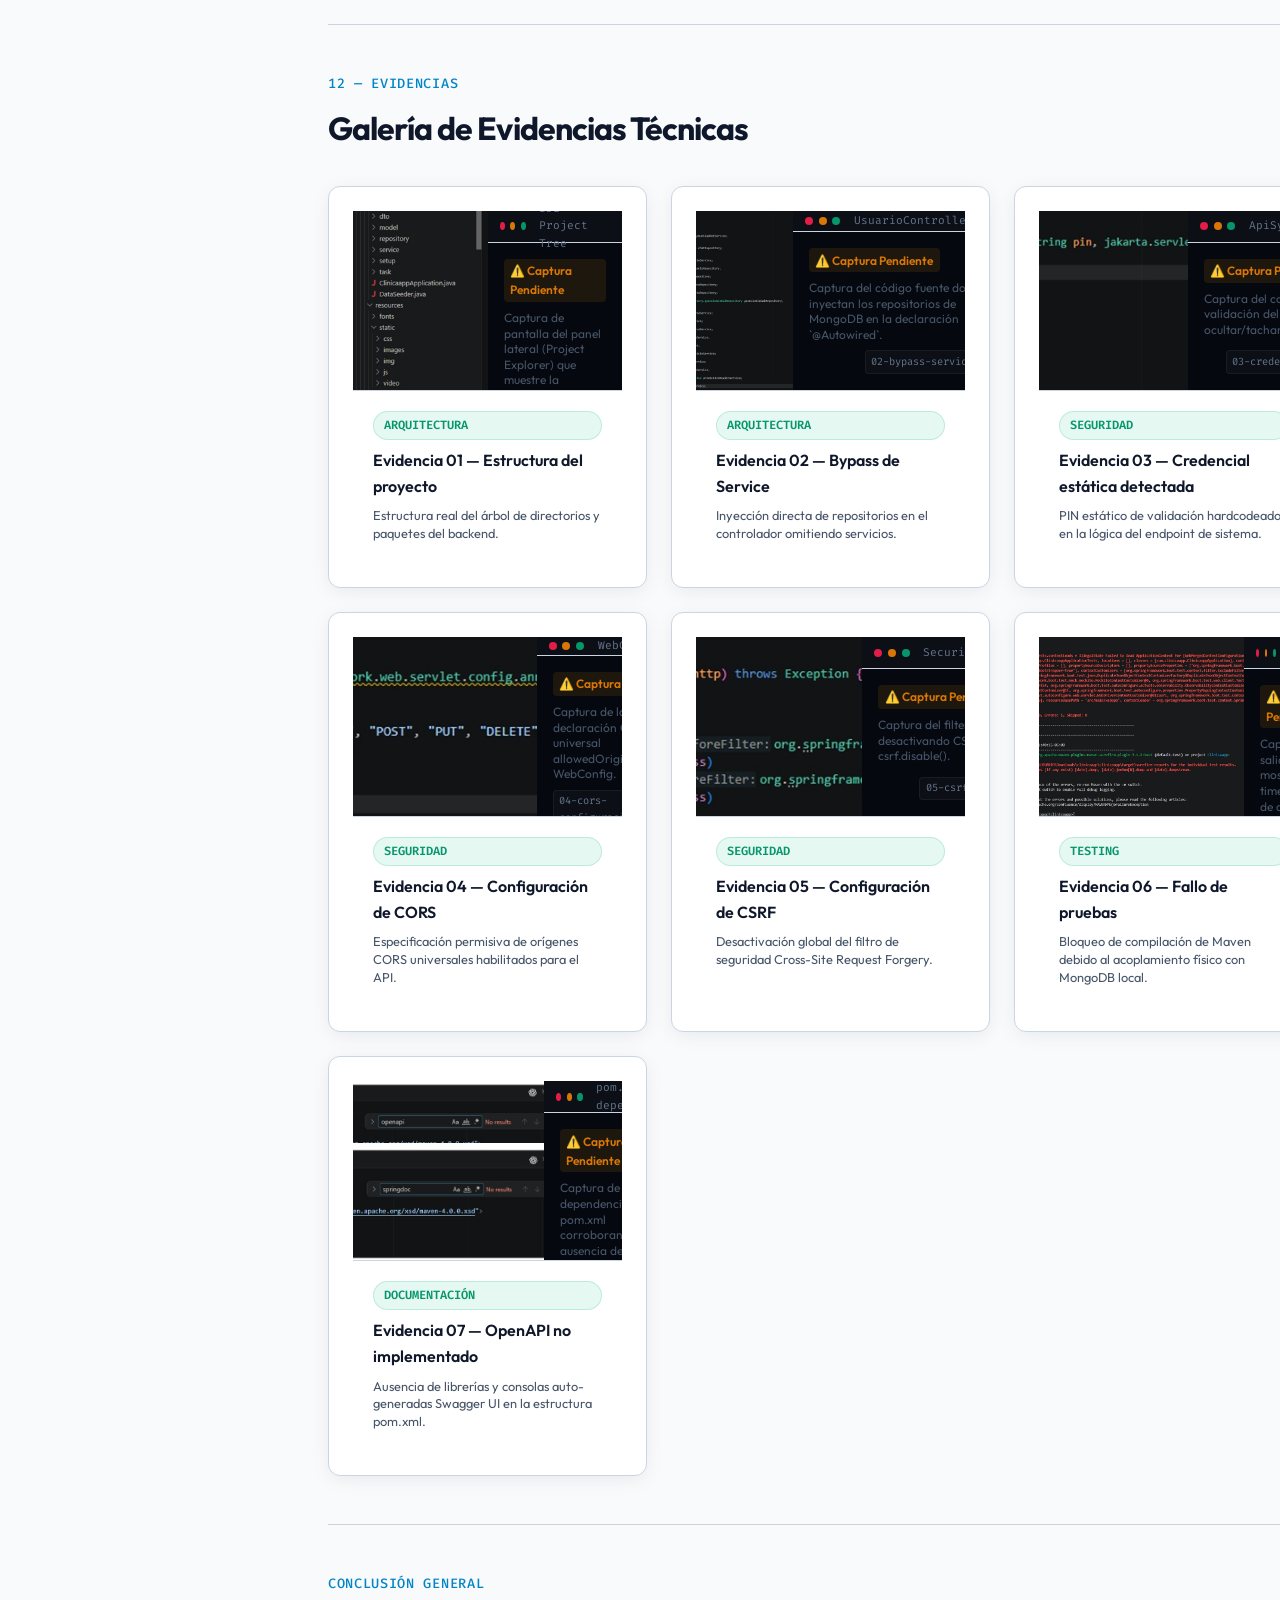
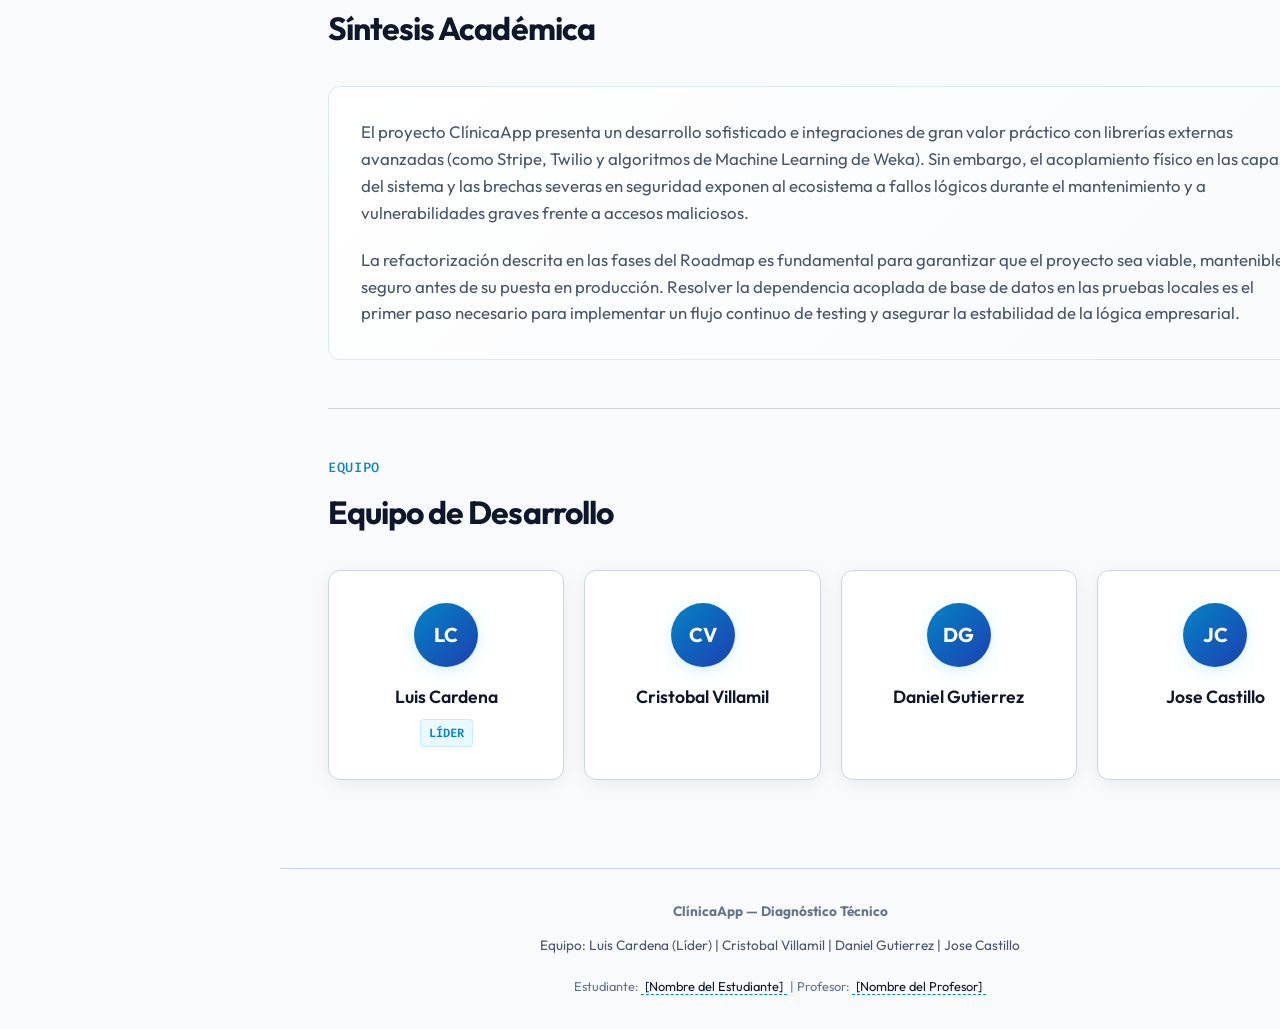
==== commit f7e746b4: "feat: add light/dark theme switch functionality" ====
--- a/index.html
+++ b/index.html
@@ -15,21 +15,29 @@
             <div class="brand-icon">C</div>
             <span class="brand-title">ClínicaApp</span>
         </div>
-        <button class="menu-toggle" id="menuToggle" aria-label="Abrir menú">
-            <svg width="24" height="24" fill="none" stroke="currentColor" stroke-width="2" viewBox="0 0 24 24">
-                <path stroke-linecap="round" stroke-linejoin="round" d="M4 6h16M4 12h16M4 18h16"/>
-            </svg>
-        </button>
+        <div style="display: flex; align-items: center; gap: 0.5rem;">
+            <button class="theme-toggle" id="themeToggleMobile" aria-label="Cambiar a modo claro" title="Cambiar a modo claro">
+                <!-- SVG path swaps dynamically in js -->
+            </button>
+            <button class="menu-toggle" id="menuToggle" aria-label="Abrir menú">
+                <svg width="24" height="24" fill="none" stroke="currentColor" stroke-width="2" viewBox="0 0 24 24">
+                    <path stroke-linecap="round" stroke-linejoin="round" d="M4 6h16M4 12h16M4 18h16"/>
+                </svg>
+            </button>
+        </div>
     </header>
 
     <div class="app-container">
         <!-- Sidebar Navigation -->
         <aside class="sidebar">
-            <div class="sidebar-header">
+            <div class="sidebar-header" style="display: flex; align-items: center; justify-content: space-between; width: 100%;">
                 <div class="sidebar-brand">
                     <div class="brand-icon">C</div>
                     <div class="brand-title">ClínicaApp</div>
                 </div>
+                <button class="theme-toggle" id="themeToggle" aria-label="Cambiar a modo claro" title="Cambiar a modo claro">
+                    <!-- SVG path swaps dynamically in js -->
+                </button>
             </div>
             
             <nav class="sidebar-nav">
--- a/css/styles.css
+++ b/css/styles.css
@@ -26,6 +26,84 @@
     --font-mono: 'Fira Code', monospace;
     --transition: all 0.25s cubic-bezier(0.4, 0, 0.2, 1);
     --shadow: 0 4px 20px -2px rgba(0, 0, 0, 0.4);
+}
+
+body.light-theme {
+    --bg-main: #f8fafc;
+    --bg-sidebar: #ffffff;
+    --bg-card: #ffffff;
+    --bg-card-hover: #f1f5f9;
+    --bg-badge: #e2e8f0;
+    --border-color: #cbd5e1;
+    --border-hover: #94a3b8;
+    
+    --text-primary: #0f172a;
+    --text-secondary: #475569;
+    --text-muted: #64748b;
+    
+    --accent-blue: #0284c7;
+    --accent-blue-rgb: 2, 132, 199;
+    --accent-green: #059669;
+    --accent-green-rgb: 5, 150, 105;
+    --accent-yellow: #d97706;
+    --accent-yellow-rgb: 217, 119, 6;
+    --accent-red: #e11d48;
+    --accent-red-rgb: 225, 29, 72;
+    
+    --shadow: 0 4px 20px -2px rgba(15, 23, 42, 0.08);
+}
+
+body, aside.sidebar, main.main-content, .card, .layer-box, .timeline-subcard, table, th, td, pre, code, .modal-container, .lightbox-content, .theme-toggle, footer.site-footer, .mobile-header, .filter-bar {
+    transition: background-color 0.3s ease, border-color 0.3s ease, color 0.3s ease, box-shadow 0.3s ease, transform 0.25s cubic-bezier(0.4, 0, 0.2, 1);
+}
+
+body.light-theme pre {
+    background-color: #f1f5f9;
+    border-color: #cbd5e1;
+    color: #0f172a;
+}
+body.light-theme code {
+    background-color: rgba(15, 23, 42, 0.05);
+}
+body.light-theme .scenario-box {
+    background-color: rgba(15, 23, 42, 0.02);
+}
+body.light-theme .timeline-subcard {
+    background-color: rgba(15, 23, 42, 0.01);
+}
+body.light-theme .status-summary-card {
+    background: linear-gradient(135deg, #ffffff 0%, #f0f7ff 100%);
+    border-color: rgba(2, 132, 199, 0.2);
+}
+body.light-theme .conclusions-box {
+    background: linear-gradient(135deg, #ffffff 0%, #f8fafc 100%);
+    border-color: rgba(2, 132, 199, 0.15);
+}
+
+.theme-toggle {
+    background: none;
+    border: 1px solid var(--border-color);
+    color: var(--text-secondary);
+    width: 38px;
+    height: 38px;
+    border-radius: 10px;
+    display: flex;
+    align-items: center;
+    justify-content: center;
+    cursor: pointer;
+    transition: var(--transition);
+    flex-shrink: 0;
+}
+
+.theme-toggle:hover {
+    color: var(--accent-blue);
+    border-color: var(--accent-blue);
+    background-color: rgba(56, 189, 248, 0.08);
+    transform: rotate(15deg);
+}
+
+.theme-toggle svg {
+    transition: transform 0.3s ease;
 }
 
 * {
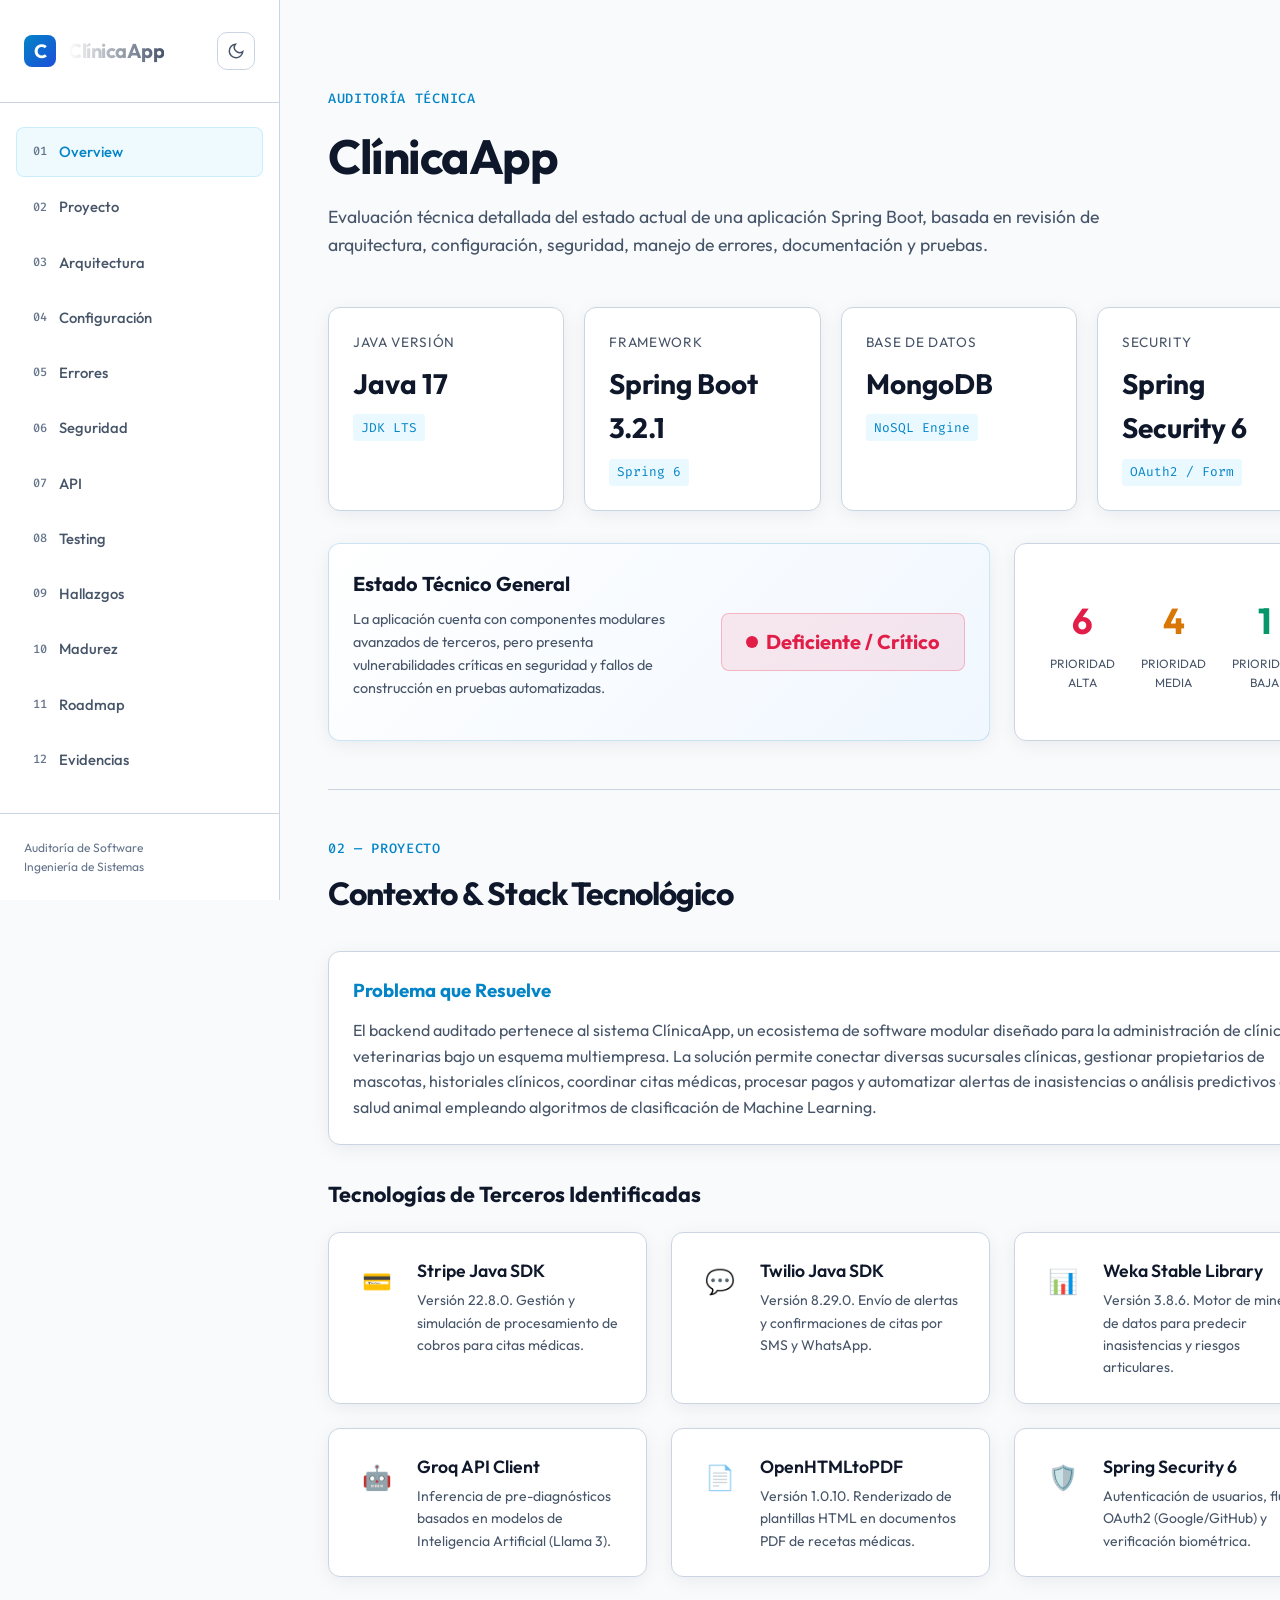
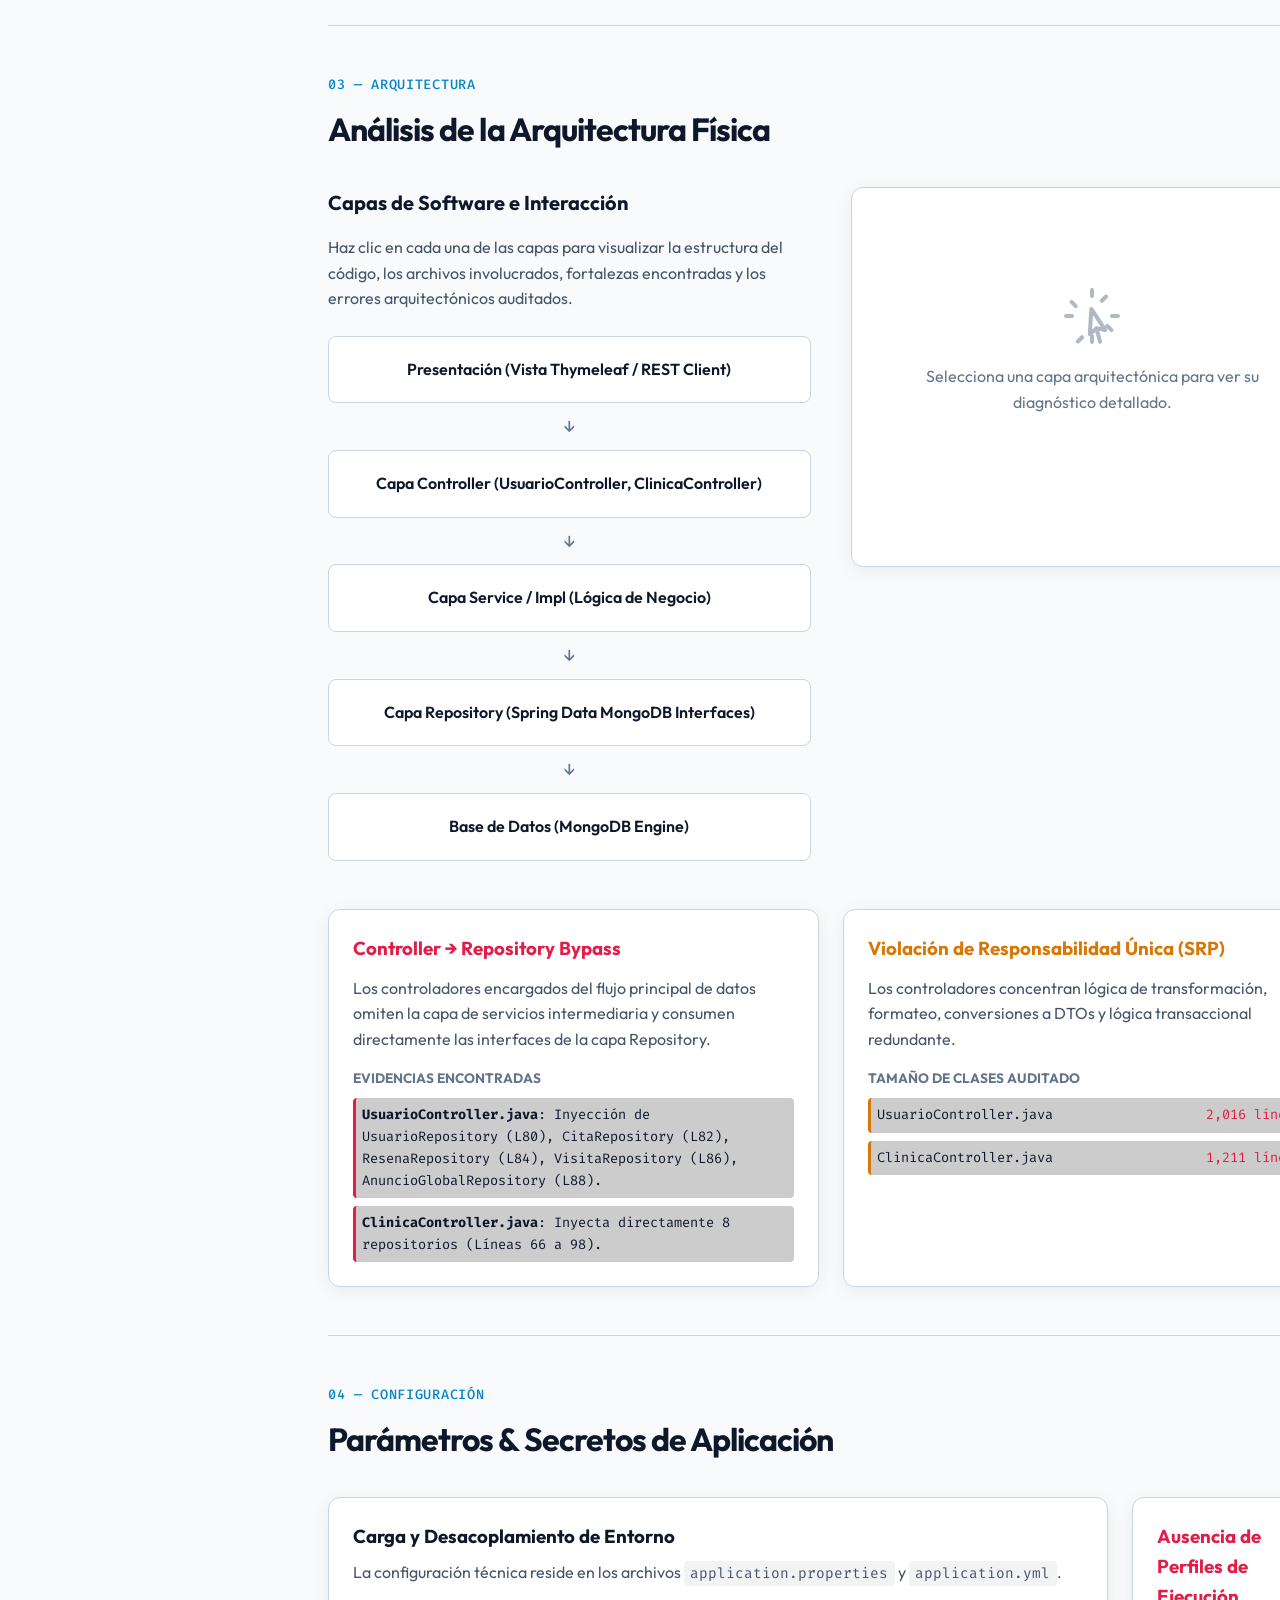
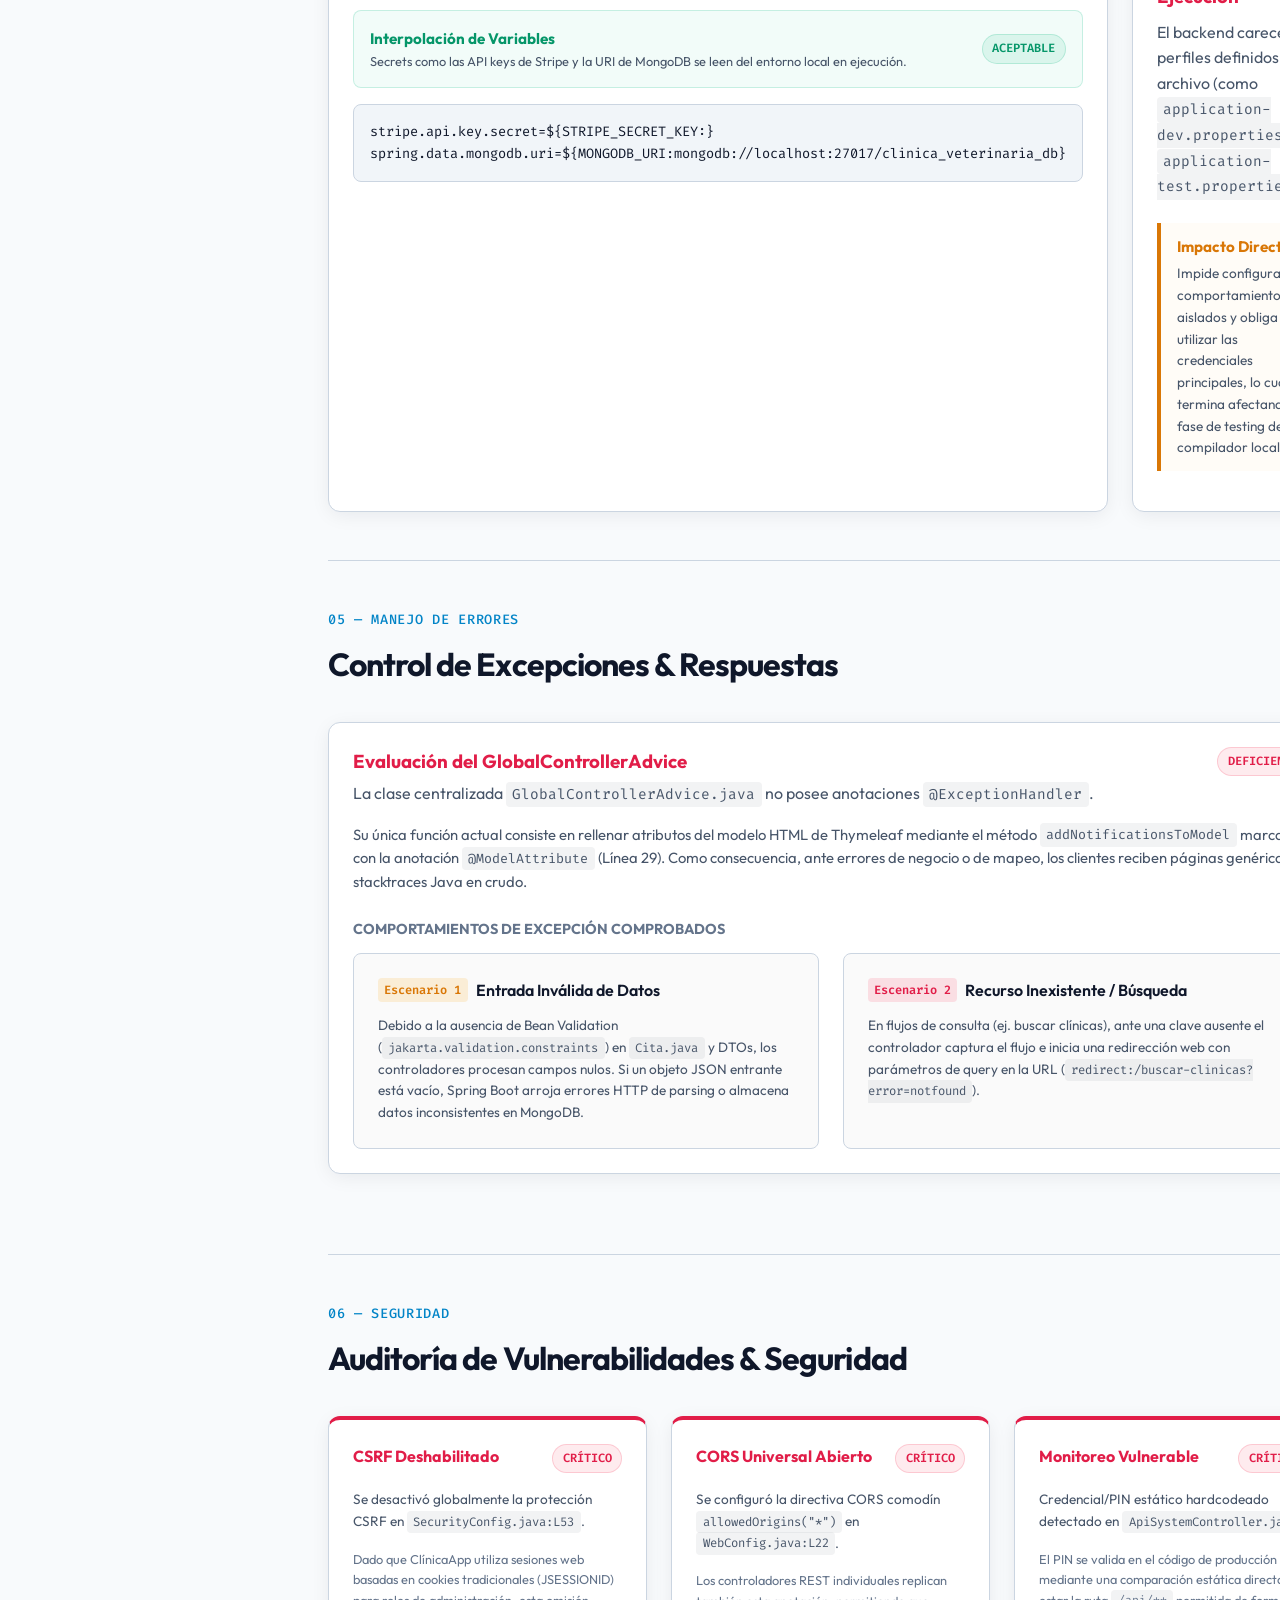
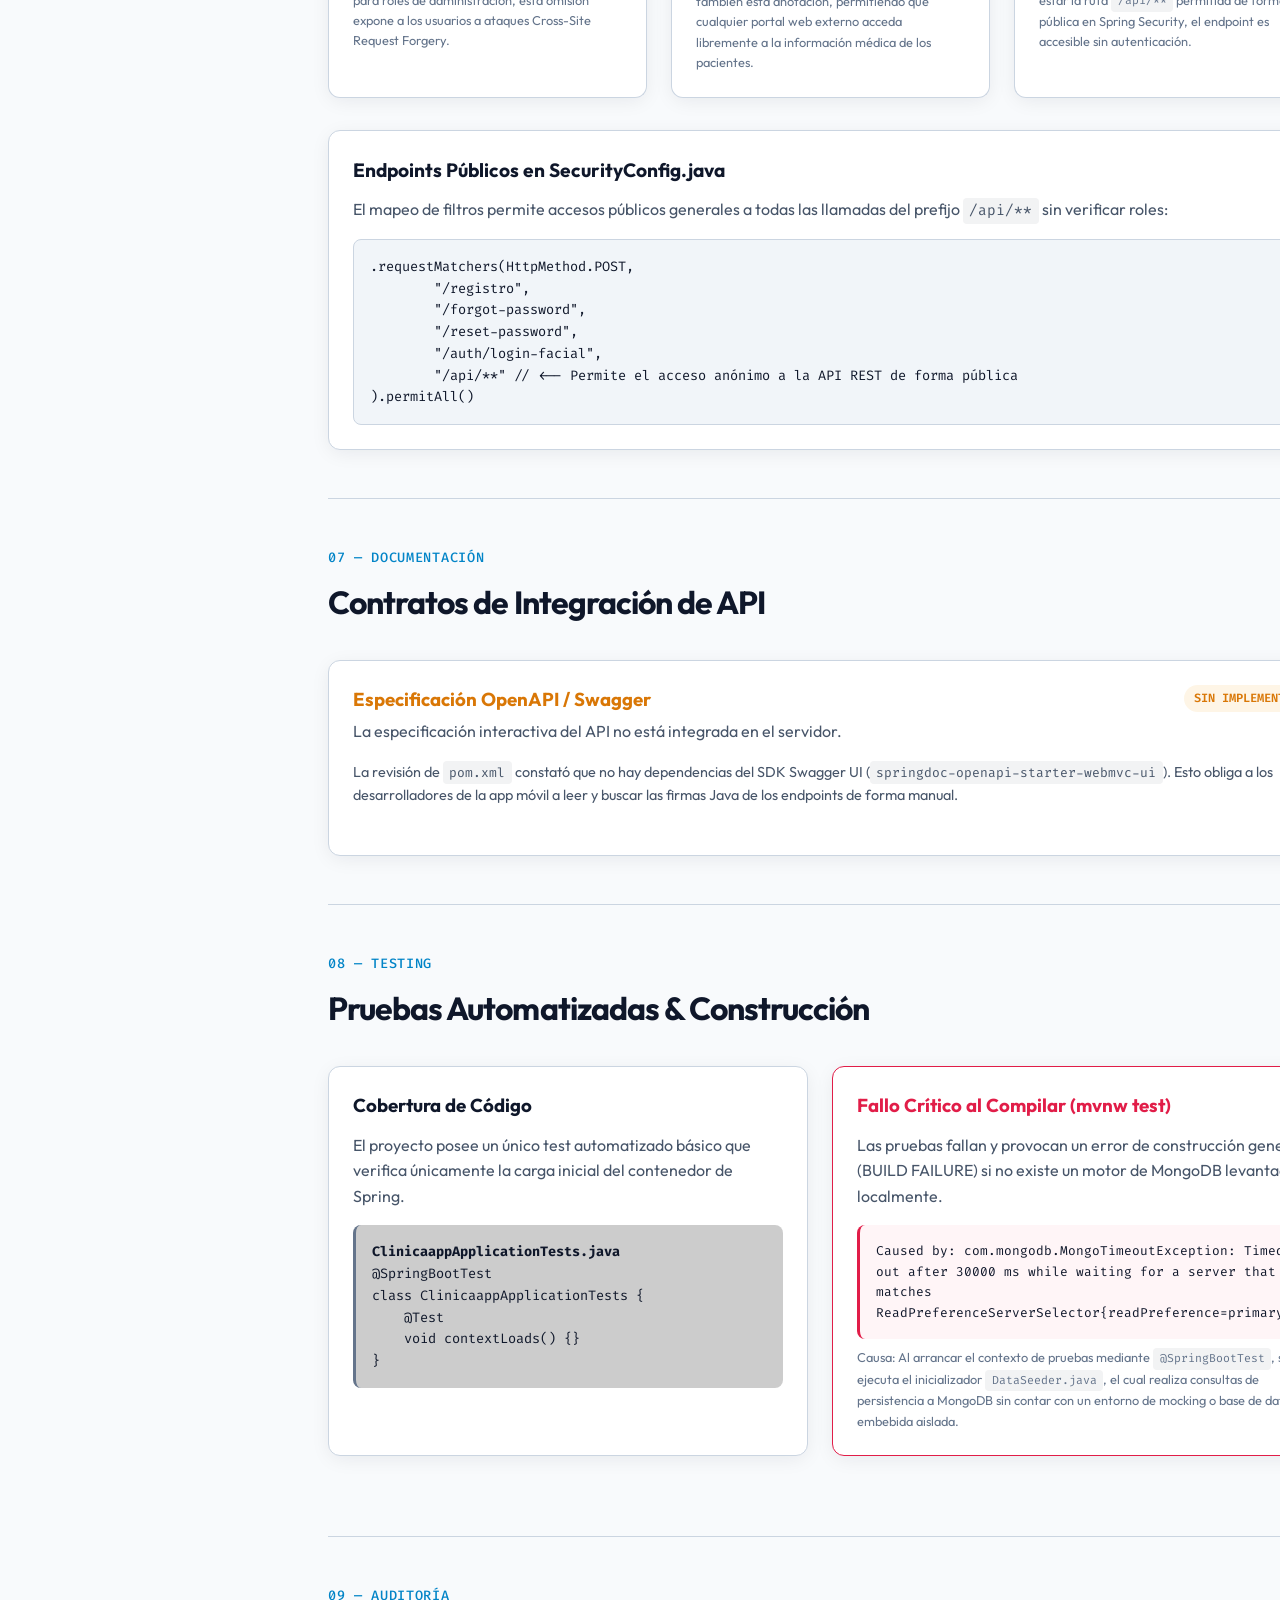
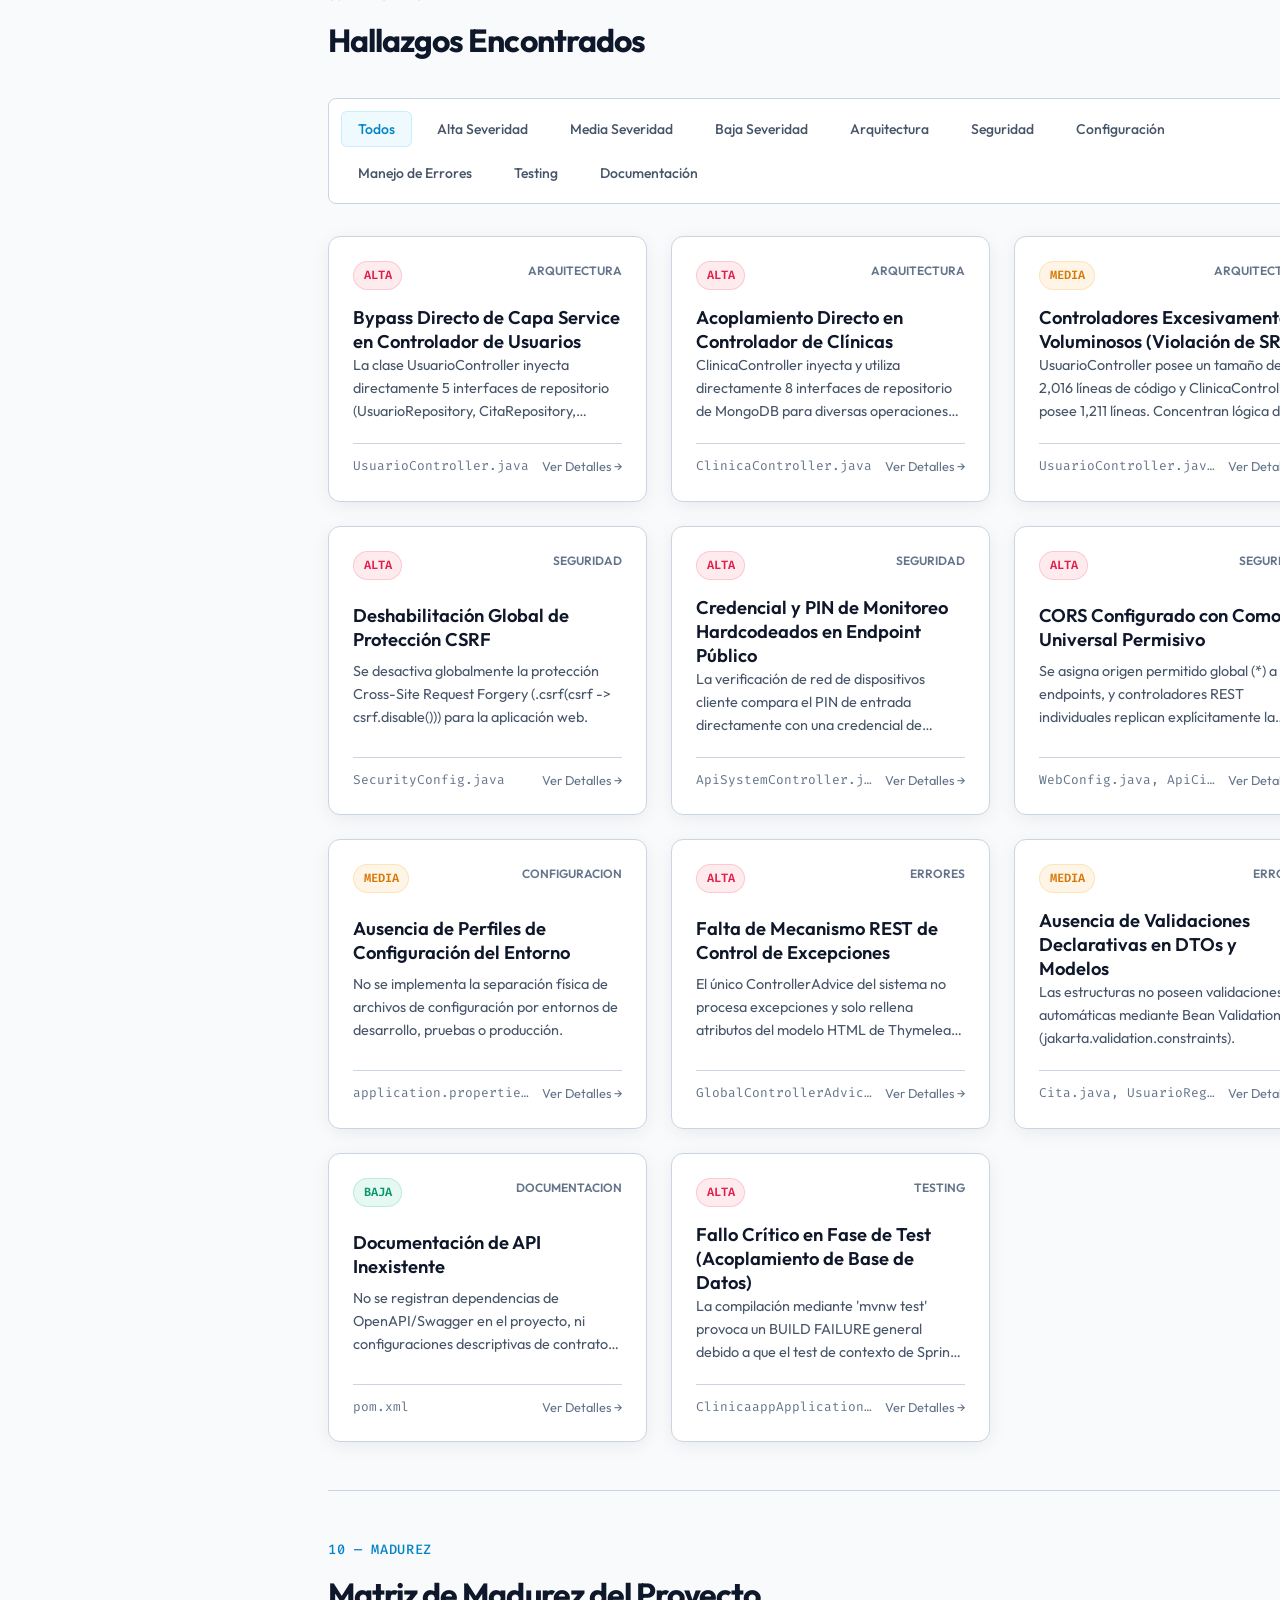
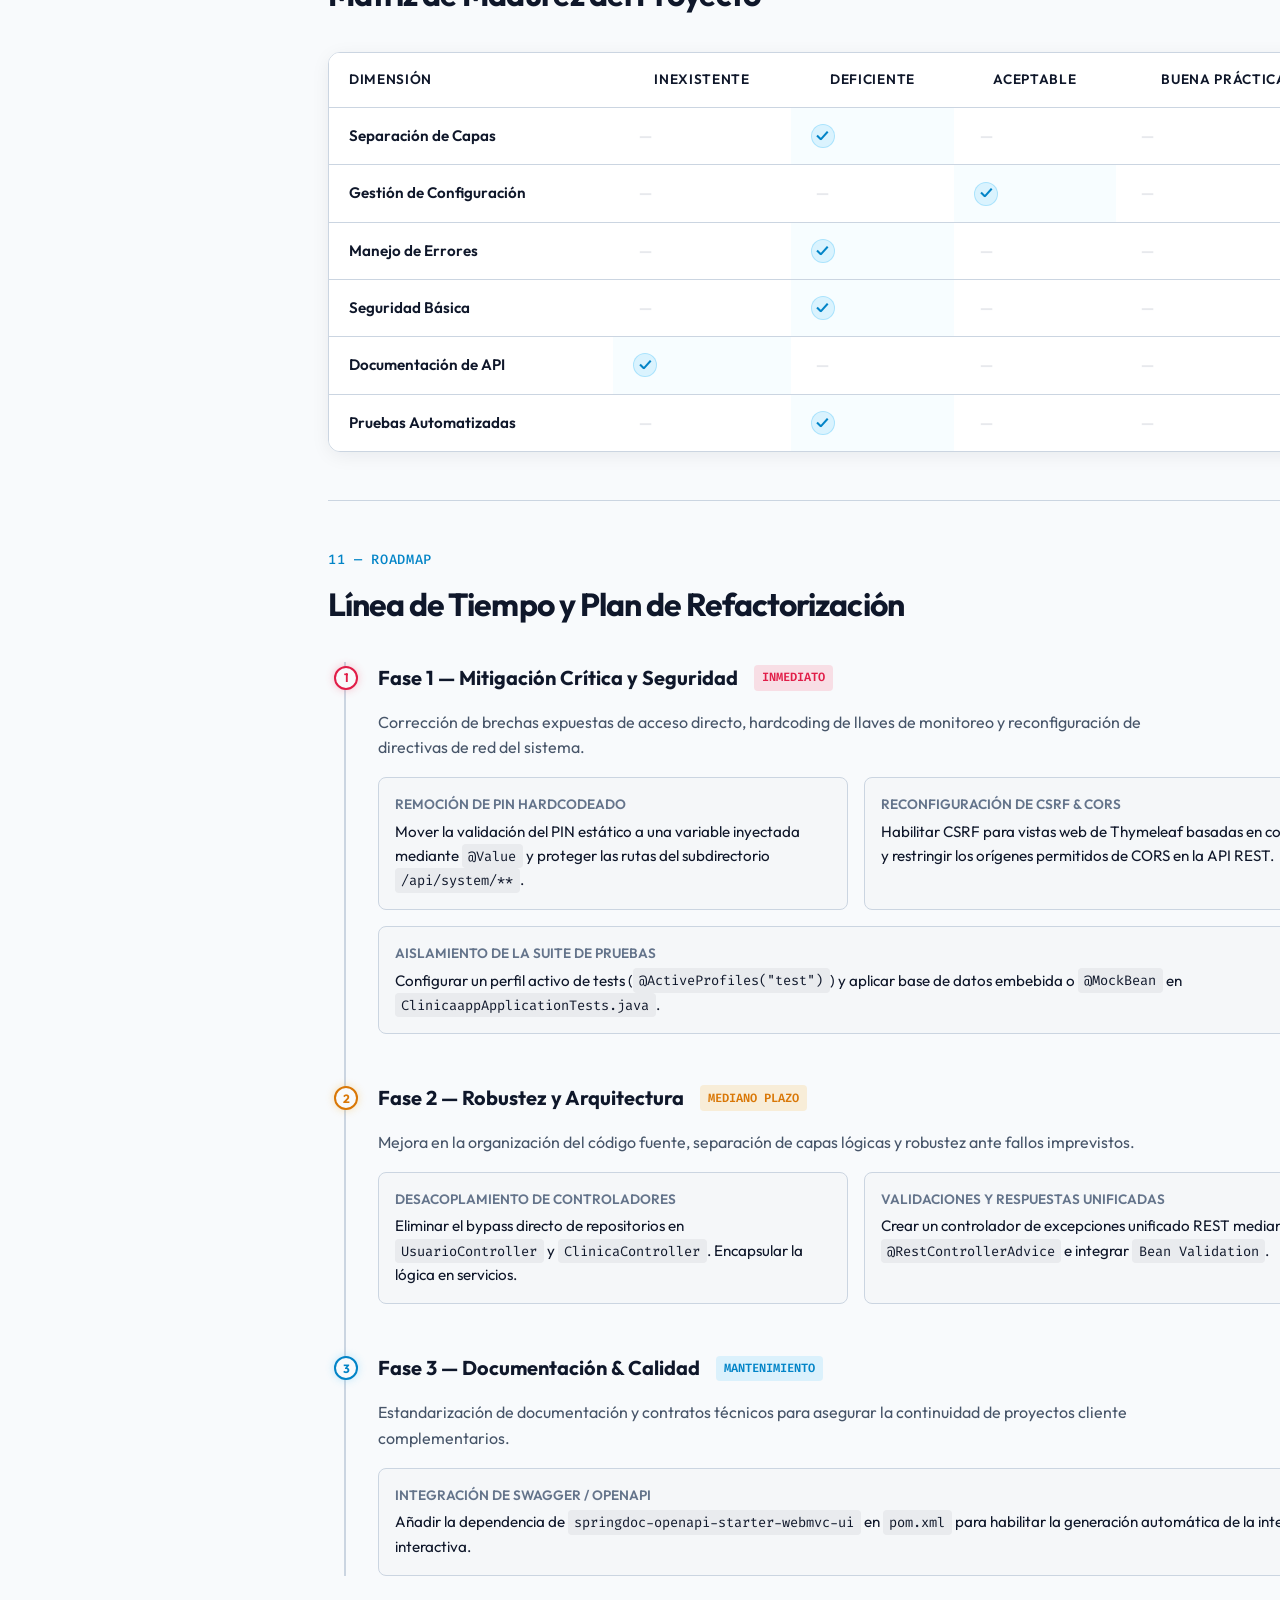
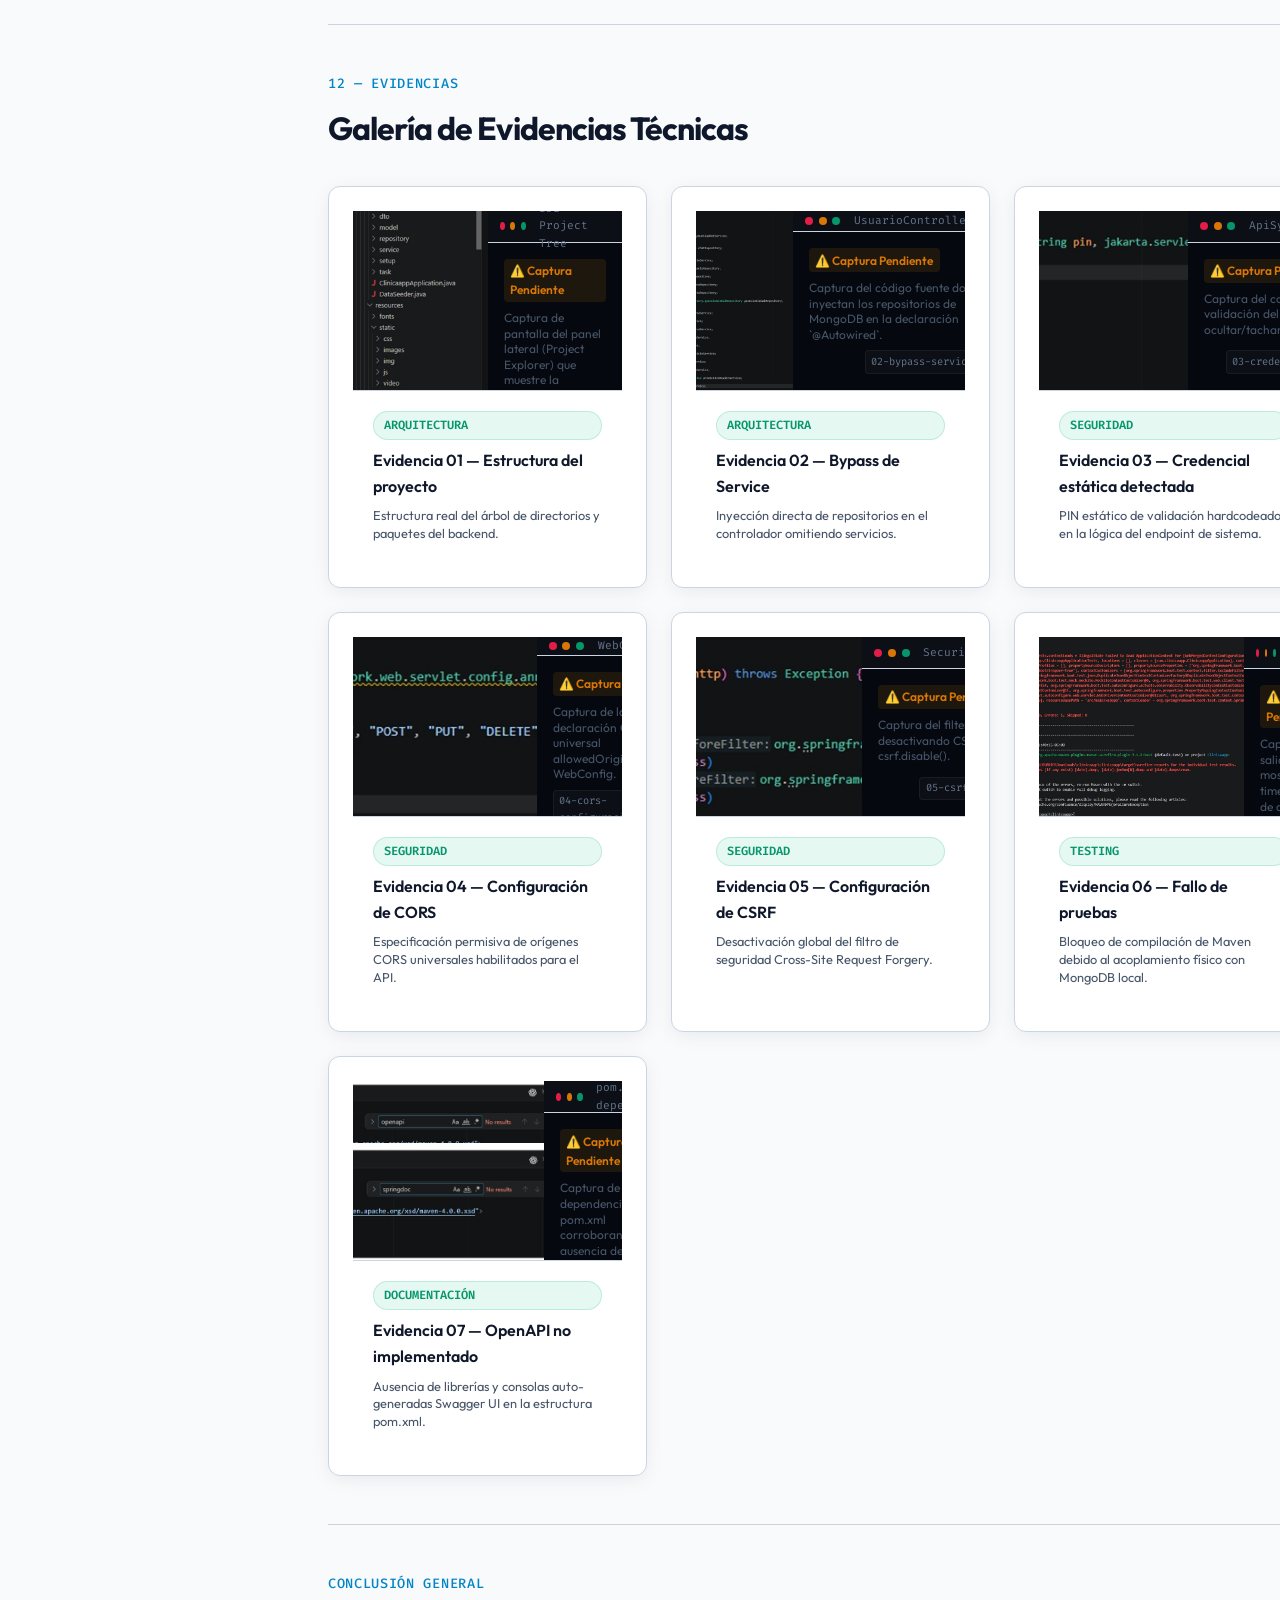
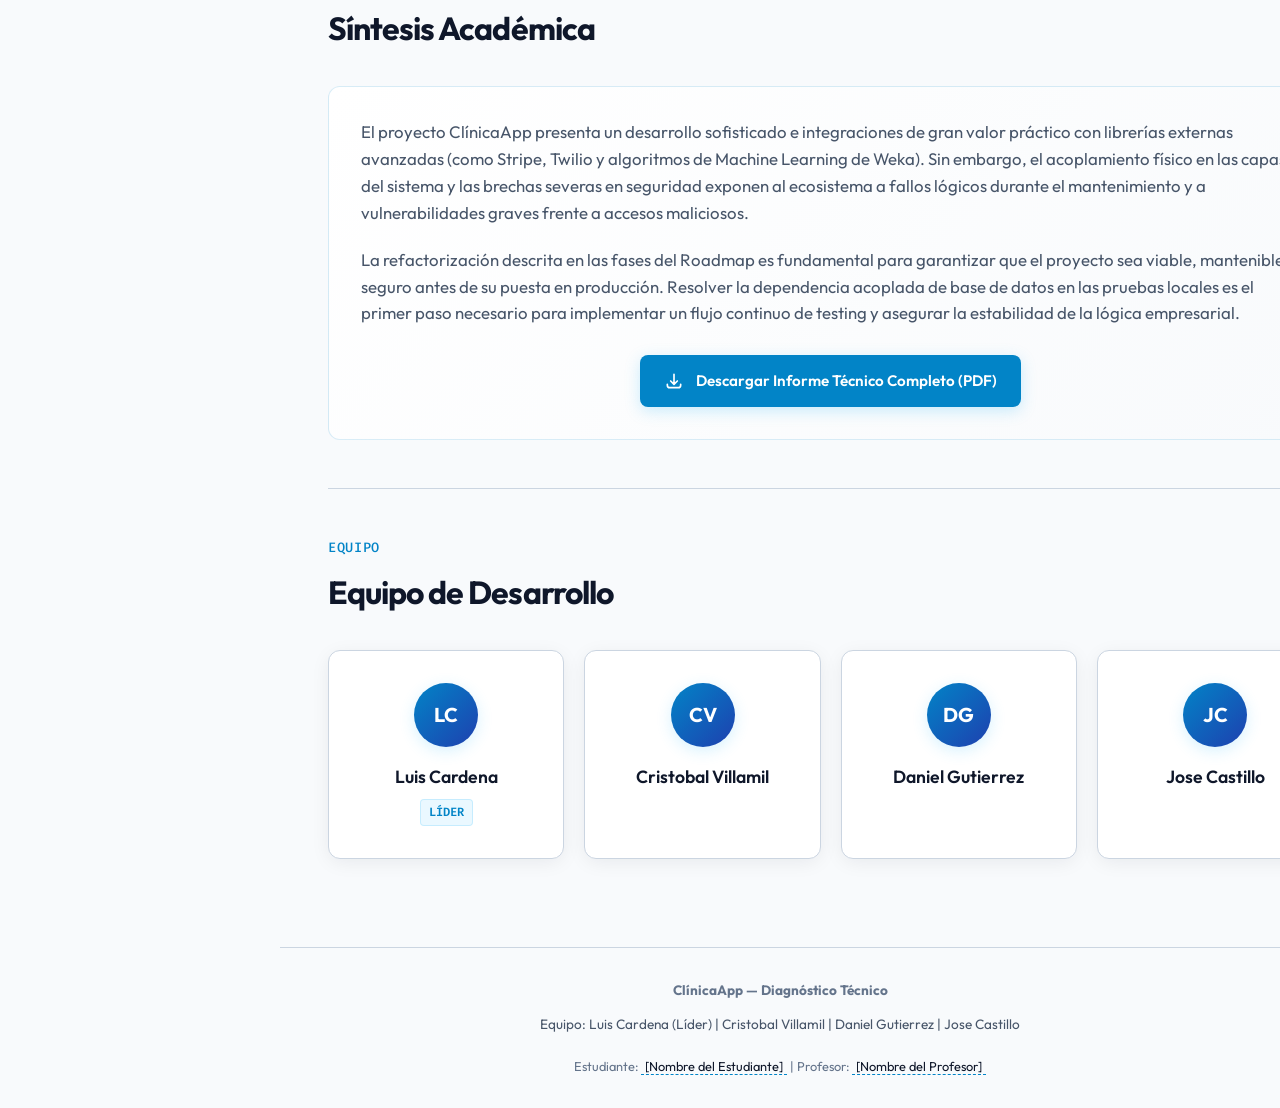
==== commit 9942faf9: "feat: add download link for technical report PDF" ====
--- a/index.html
+++ b/index.html
@@ -395,7 +395,7 @@
                         <h3 style="margin-bottom: 0.75rem;">Cobertura de Código</h3>
                         <p style="color: var(--text-secondary); margin-bottom: 1rem;">El proyecto posee un único test automatizado básico que verifica únicamente la carga inicial del contenedor de Spring.</p>
                         
-                        <div style="background-color: rgba(0,0,0,0.2); padding: 1rem; border-radius: 8px; font-family: var(--font-mono); font-size: 0.85rem; border-left: 3px solid var(--text-muted);">
+                        <div class="code-block-mock" style="background-color: rgba(0,0,0,0.2); padding: 1rem; border-radius: 8px; font-family: var(--font-mono); font-size: 0.85rem; border-left: 3px solid var(--text-muted);">
                             <strong>ClinicaappApplicationTests.java</strong><br>
                             @SpringBootTest<br>
                             class ClinicaappApplicationTests {<br>
@@ -409,7 +409,7 @@
                         <h3 style="color: var(--accent-red); margin-bottom: 0.75rem;">Fallo Crítico al Compilar (mvnw test)</h3>
                         <p style="color: var(--text-secondary); margin-bottom: 1rem;">Las pruebas fallan y provocan un error de construcción general (BUILD FAILURE) si no existe un motor de MongoDB levantado localmente.</p>
                         
-                        <div style="background-color: rgba(244, 63, 94, 0.05); padding: 1rem; border-radius: 8px; font-family: var(--font-mono); font-size: 0.8rem; border-left: 3px solid var(--accent-red); margin-bottom: 0.5rem;">
+                        <div class="terminal-log" style="background-color: rgba(244, 63, 94, 0.05); padding: 1rem; border-radius: 8px; font-family: var(--font-mono); font-size: 0.8rem; border-left: 3px solid var(--accent-red); margin-bottom: 0.5rem;">
                             Caused by: com.mongodb.MongoTimeoutException: Timed out after 30000 ms while waiting for a server that matches ReadPreferenceServerSelector{readPreference=primary}
                         </div>
                         <p style="font-size: 0.8rem; color: var(--text-muted);">Causa: Al arrancar el contexto de pruebas mediante <code>@SpringBootTest</code>, se ejecuta el inicializador <code>DataSeeder.java</code>, el cual realiza consultas de persistencia a MongoDB sin contar con un entorno de mocking o base de datos embebida aislada.</p>
@@ -770,6 +770,15 @@
                 <div class="conclusions-box">
                     <p>El proyecto ClínicaApp presenta un desarrollo sofisticado e integraciones de gran valor práctico con librerías externas avanzadas (como Stripe, Twilio y algoritmos de Machine Learning de Weka). Sin embargo, el acoplamiento físico en las capas del sistema y las brechas severas en seguridad exponen al ecosistema a fallos lógicos durante el mantenimiento y a vulnerabilidades graves frente a accesos maliciosos.</p>
                     <p>La refactorización descrita en las fases del Roadmap es fundamental para garantizar que el proyecto sea viable, mantenible y seguro antes de su puesta en producción. Resolver la dependencia acoplada de base de datos en las pruebas locales es el primer paso necesario para implementar un flujo continuo de testing y asegurar la estabilidad de la lógica empresarial.</p>
+                    
+                    <div style="margin-top: 1.75rem; display: flex; justify-content: center;">
+                        <a href="Diagnostico_Tecnico_ClinicaApp_Entrega.pdf" download="Diagnostico_Tecnico_ClinicaApp_Entrega.pdf" class="download-pdf-btn" style="display: inline-flex; align-items: center; gap: 0.75rem; background-color: var(--accent-blue); padding: 0.85rem 1.5rem; border-radius: 8px; font-weight: 600; text-decoration: none; font-size: 0.95rem; box-shadow: 0 4px 15px rgba(56, 189, 248, 0.25);">
+                            <svg width="20" height="20" fill="none" stroke="currentColor" stroke-width="2" viewBox="0 0 24 24" style="flex-shrink: 0;">
+                                <path stroke-linecap="round" stroke-linejoin="round" d="M4 16v1a3 3 0 003 3h10a3 3 0 003-3v-1m-4-4l-4 4m0 0l-4-4m4 4V4"/>
+                            </svg>
+                            Descargar Informe Técnico Completo (PDF)
+                        </a>
+                    </div>
                 </div>
             </section>
 
--- a/css/styles.css
+++ b/css/styles.css
@@ -1422,22 +1422,67 @@
 }
 
 @media (max-width: 768px) {
+    /* Prevent layout expansion by flex children */
+    main.main-content {
+        min-width: 0;
+        max-width: 100%;
+        width: 100%;
+    }
+
+    /* Force text elements to wrap naturally instead of overflowing */
+    p, span, h1, h2, h3, h4, h5, h6, li, td, th, div, strong, a {
+        overflow-wrap: break-word !important;
+        word-wrap: break-word !important;
+        white-space: normal !important;
+    }
+
+    /* Code blocks scrolling internally instead of breaking layout */
+    pre, code, .code-container, [style*="font-family: var(--font-mono)"], [style*="font-family:var(--font-mono)"] {
+        max-width: 100% !important;
+        overflow-x: auto !important;
+        white-space: pre !important;
+        word-break: normal !important;
+    }
+
+    /* Target specific mock layouts */
+    .code-block-mock {
+        white-space: pre !important;
+        overflow-x: auto !important;
+        max-width: 100% !important;
+        display: block !important;
+    }
+
+    .terminal-log {
+        white-space: pre-wrap !important;
+        word-break: break-all !important;
+        overflow-x: auto !important;
+        max-width: 100% !important;
+        display: block !important;
+    }
+
+    /* Force all grid patterns to vertical flow */
     .grid-2, .grid-3, .grid-4, .evidence-grid {
-        grid-template-columns: 1fr;
+        grid-template-columns: 1fr !important;
+        gap: 1.25rem !important;
     }
     
     .status-summary-card {
-        grid-column: span 1;
+        grid-column: span 1 !important;
     }
     
     .timeline-grid {
-        grid-template-columns: 1fr;
+        grid-template-columns: 1fr !important;
     }
 
     /* Interactive layer layouts on small screens */
     .layer-details-panel {
         min-height: auto;
         padding: 1.25rem;
+    }
+
+    .layer-box {
+        width: 100% !important;
+        max-width: 100% !important;
     }
 
     .layer-box:hover {
@@ -1454,10 +1499,12 @@
 
     .lightbox-content {
         max-height: 80vh;
+        width: 100% !important;
+        max-width: 100% !important;
     }
 
     .lightbox-image-wrapper {
-        height: 250px;
+        height: 220px;
     }
 
     .lightbox-nav-btn {
@@ -1493,7 +1540,8 @@
     /* Modal adjustments */
     .modal-container {
         max-height: 90vh;
-        width: 95%;
+        width: calc(100% - 24px) !important;
+        margin: 12px auto !important;
     }
     
     .modal-body {
@@ -1503,16 +1551,18 @@
     .modal-value.code-val {
         font-size: 0.8rem;
         padding: 0.5rem;
+        white-space: pre-wrap !important;
+        word-break: break-all !important;
     }
     
     /* Section titles responsive text sizing */
     .section-title {
-        font-size: clamp(1.5rem, 5vw, 2rem);
-        margin-bottom: 1.5rem;
+        font-size: clamp(1.4rem, 6vw, 1.8rem) !important;
+        margin-bottom: 1.25rem;
     }
     
     .hero h1.section-title {
-        font-size: clamp(2rem, 8vw, 3rem);
+        font-size: clamp(1.8rem, 8vw, 2.6rem) !important;
     }
     
     .timeline {
@@ -1531,7 +1581,7 @@
 @media (max-width: 480px) {
     /* Extreme mobile layout safety mappings */
     main.main-content {
-        padding: 1rem;
+        padding: 1rem !important;
     }
 
     .mobile-header {
@@ -1539,39 +1589,43 @@
     }
 
     .card {
-        padding: 1rem;
+        padding: 1.25rem 1rem !important;
+        width: 100% !important;
+        max-width: 100% !important;
     }
 
     .filter-bar {
-        padding: 0.5rem;
-        gap: 0.25rem;
+        padding: 0.4rem !important;
+        gap: 0.25rem !important;
+        flex-wrap: wrap !important;
+        justify-content: center !important;
     }
 
     .filter-btn {
-        padding: 0.4rem 0.75rem;
-        font-size: 0.8rem;
+        padding: 0.4rem 0.6rem !important;
+        font-size: 0.75rem !important;
     }
 
     .table-container table.maturity-table th, 
     .table-container table.maturity-table td {
-        padding: 0.75rem 0.5rem;
-        font-size: 0.85rem;
+        padding: 0.6rem 0.4rem !important;
+        font-size: 0.8rem !important;
     }
 
     .lightbox-image-wrapper {
-        height: 200px;
+        height: 180px;
     }
 
     .lightbox-image-wrapper .placeholder-instruction-body {
-        padding: 1.5rem 1rem;
+        padding: 1rem;
     }
 
     .lightbox-image-wrapper .inst-text {
-        font-size: 0.85rem;
+        font-size: 0.8rem;
     }
 
     .lightbox-image-wrapper .path-badge {
-        font-size: 0.7rem;
+        font-size: 0.65rem;
     }
 }
 
@@ -1628,6 +1682,26 @@
     }
 }
 
+/* PDF Download Button styles */
+.download-pdf-btn {
+    color: #080c14 !important;
+    transition: var(--transition);
+}
+
+.download-pdf-btn:hover {
+    transform: translateY(-2px);
+    box-shadow: 0 6px 20px rgba(56, 189, 248, 0.4) !important;
+    filter: brightness(1.15);
+}
+
+body.light-theme .download-pdf-btn {
+    color: #ffffff !important;
+}
+
+body.light-theme .download-pdf-btn:hover {
+    box-shadow: 0 6px 20px rgba(2, 132, 199, 0.4) !important;
+}
+
 /* Reduced Motion preference */
 @media (prefers-reduced-motion: reduce) {
     * {
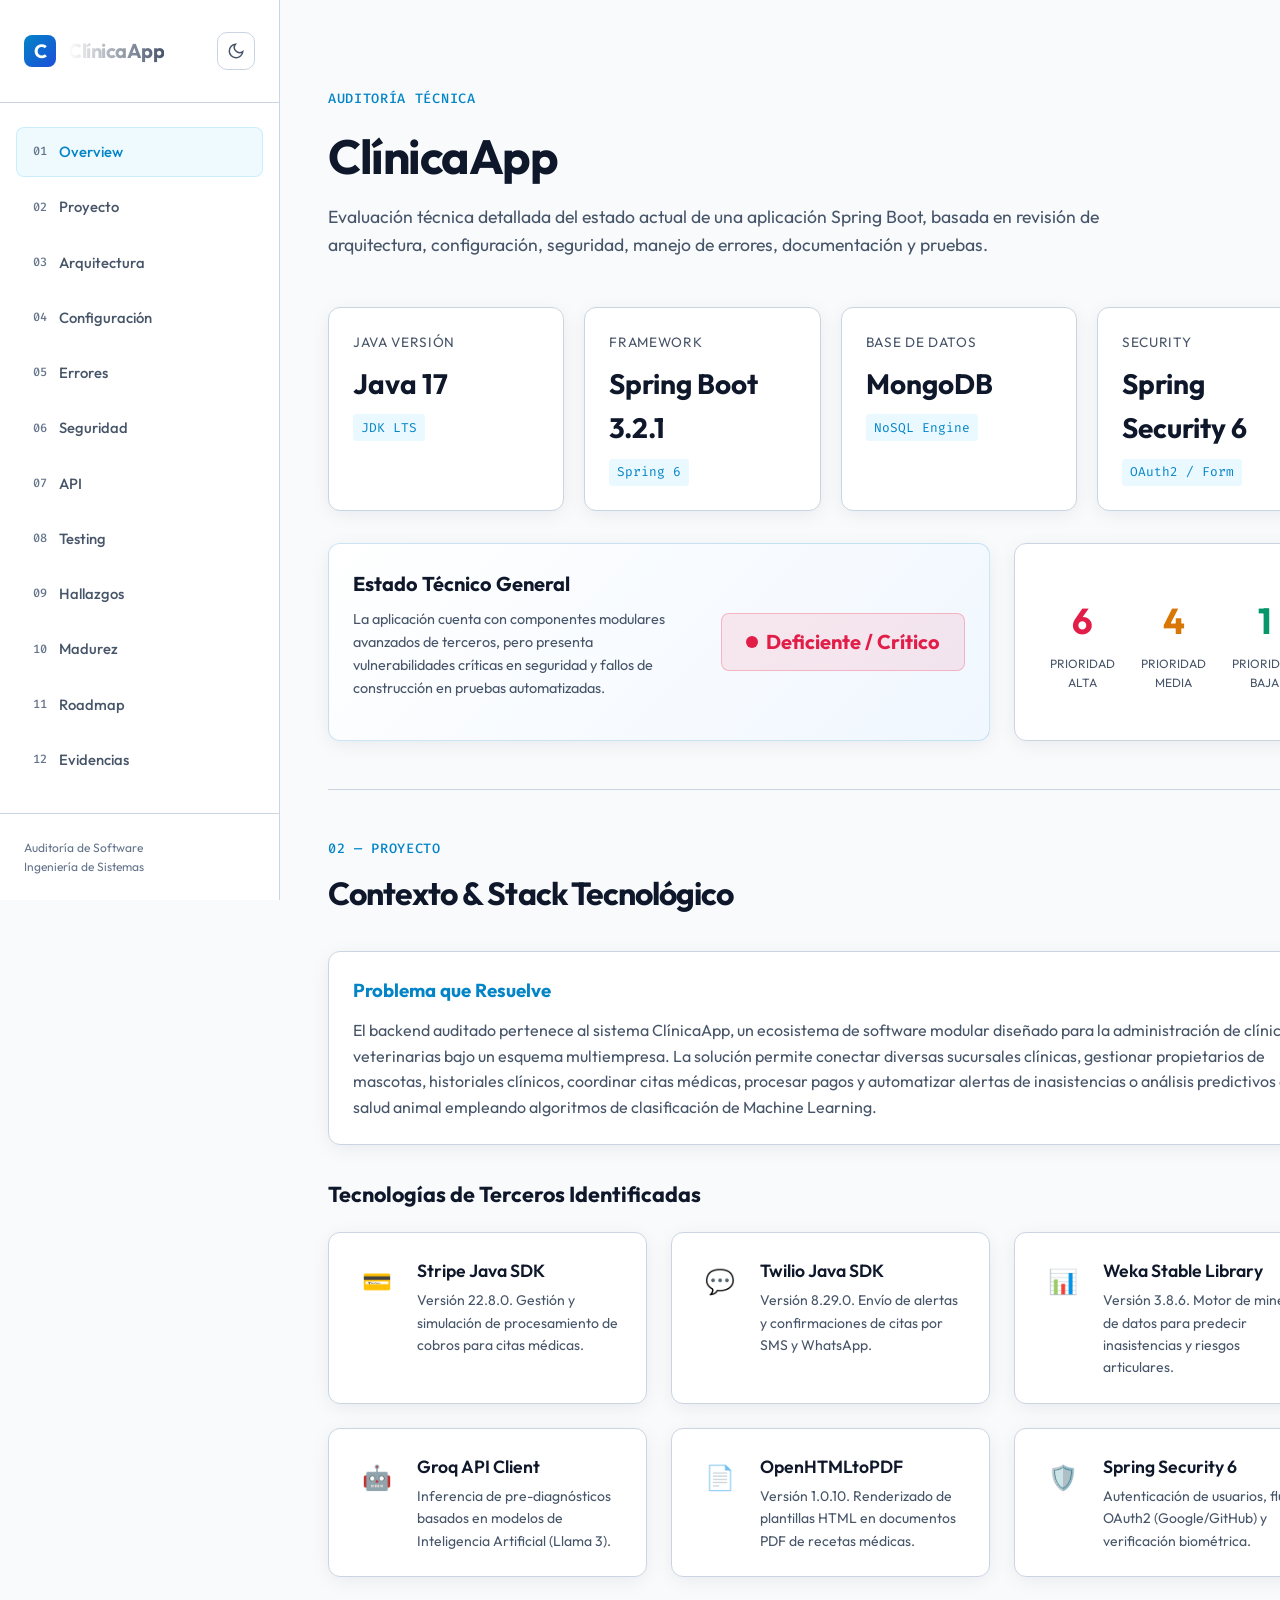
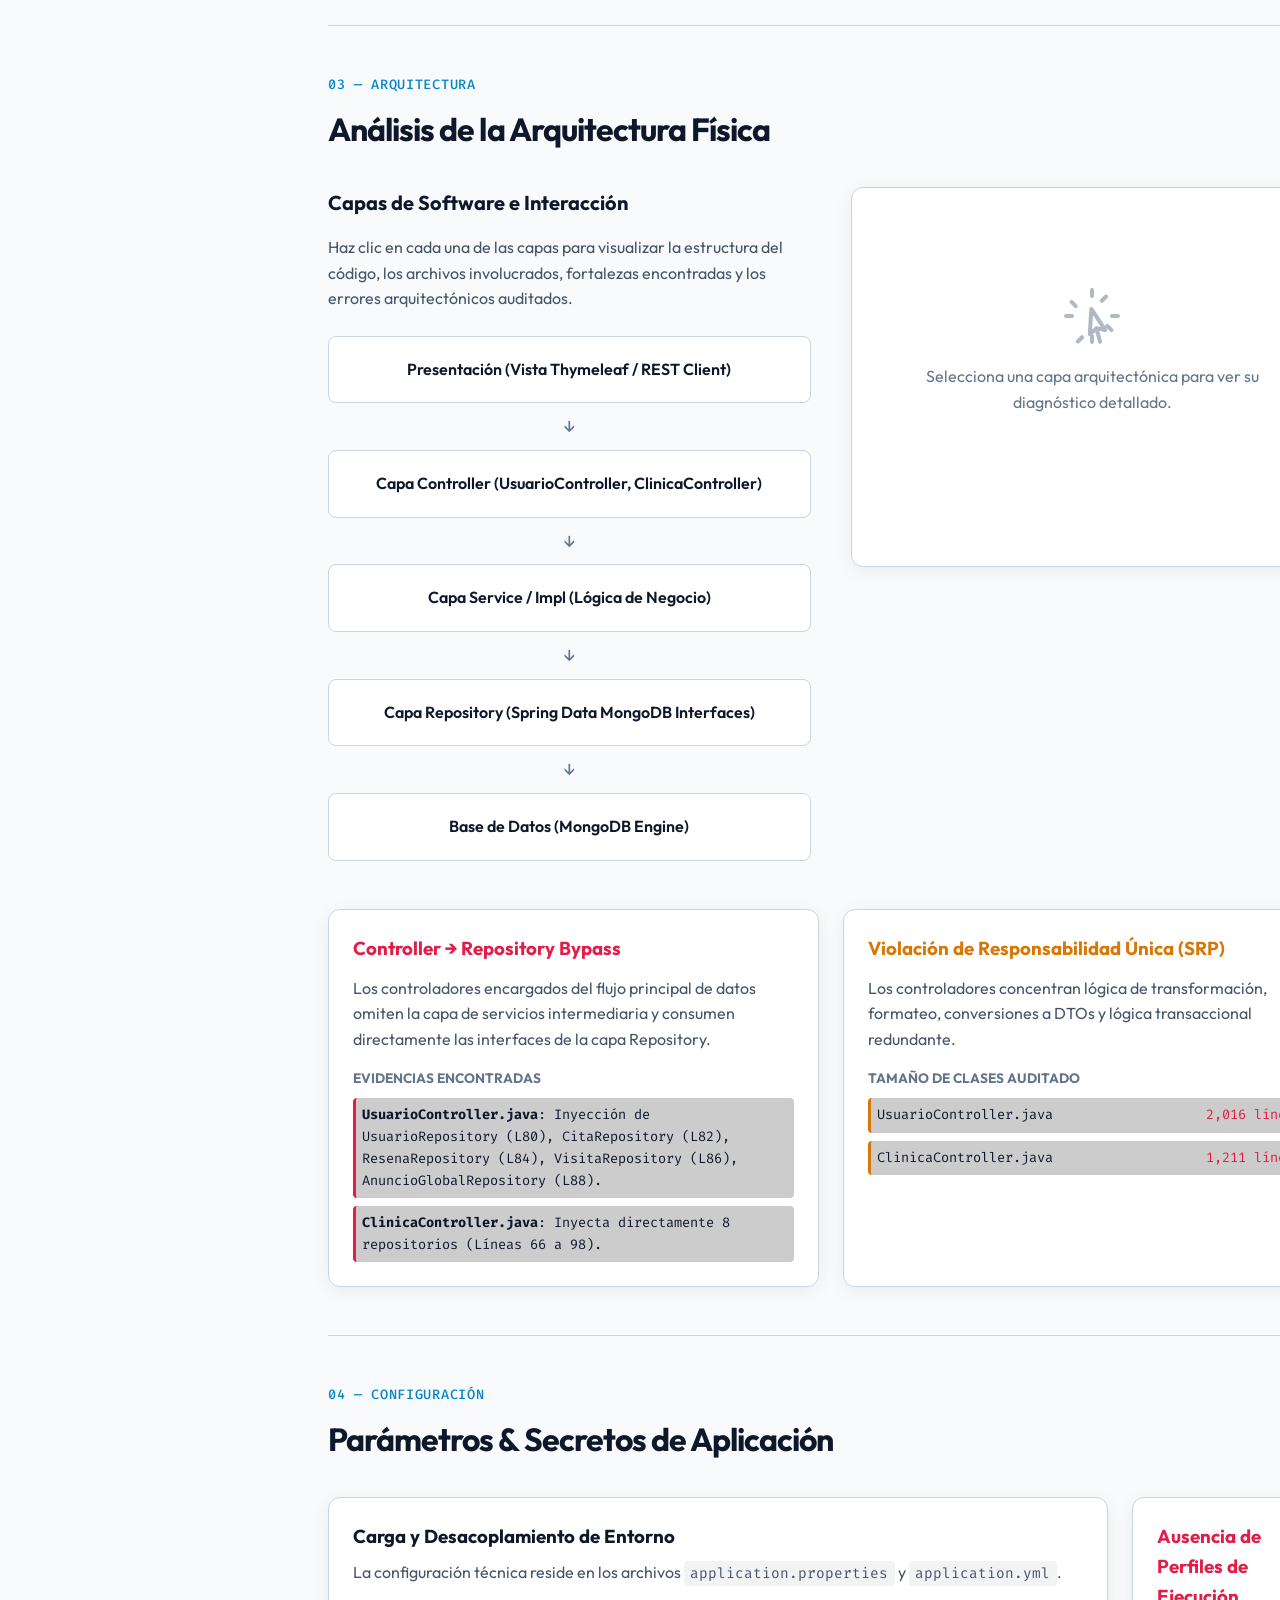
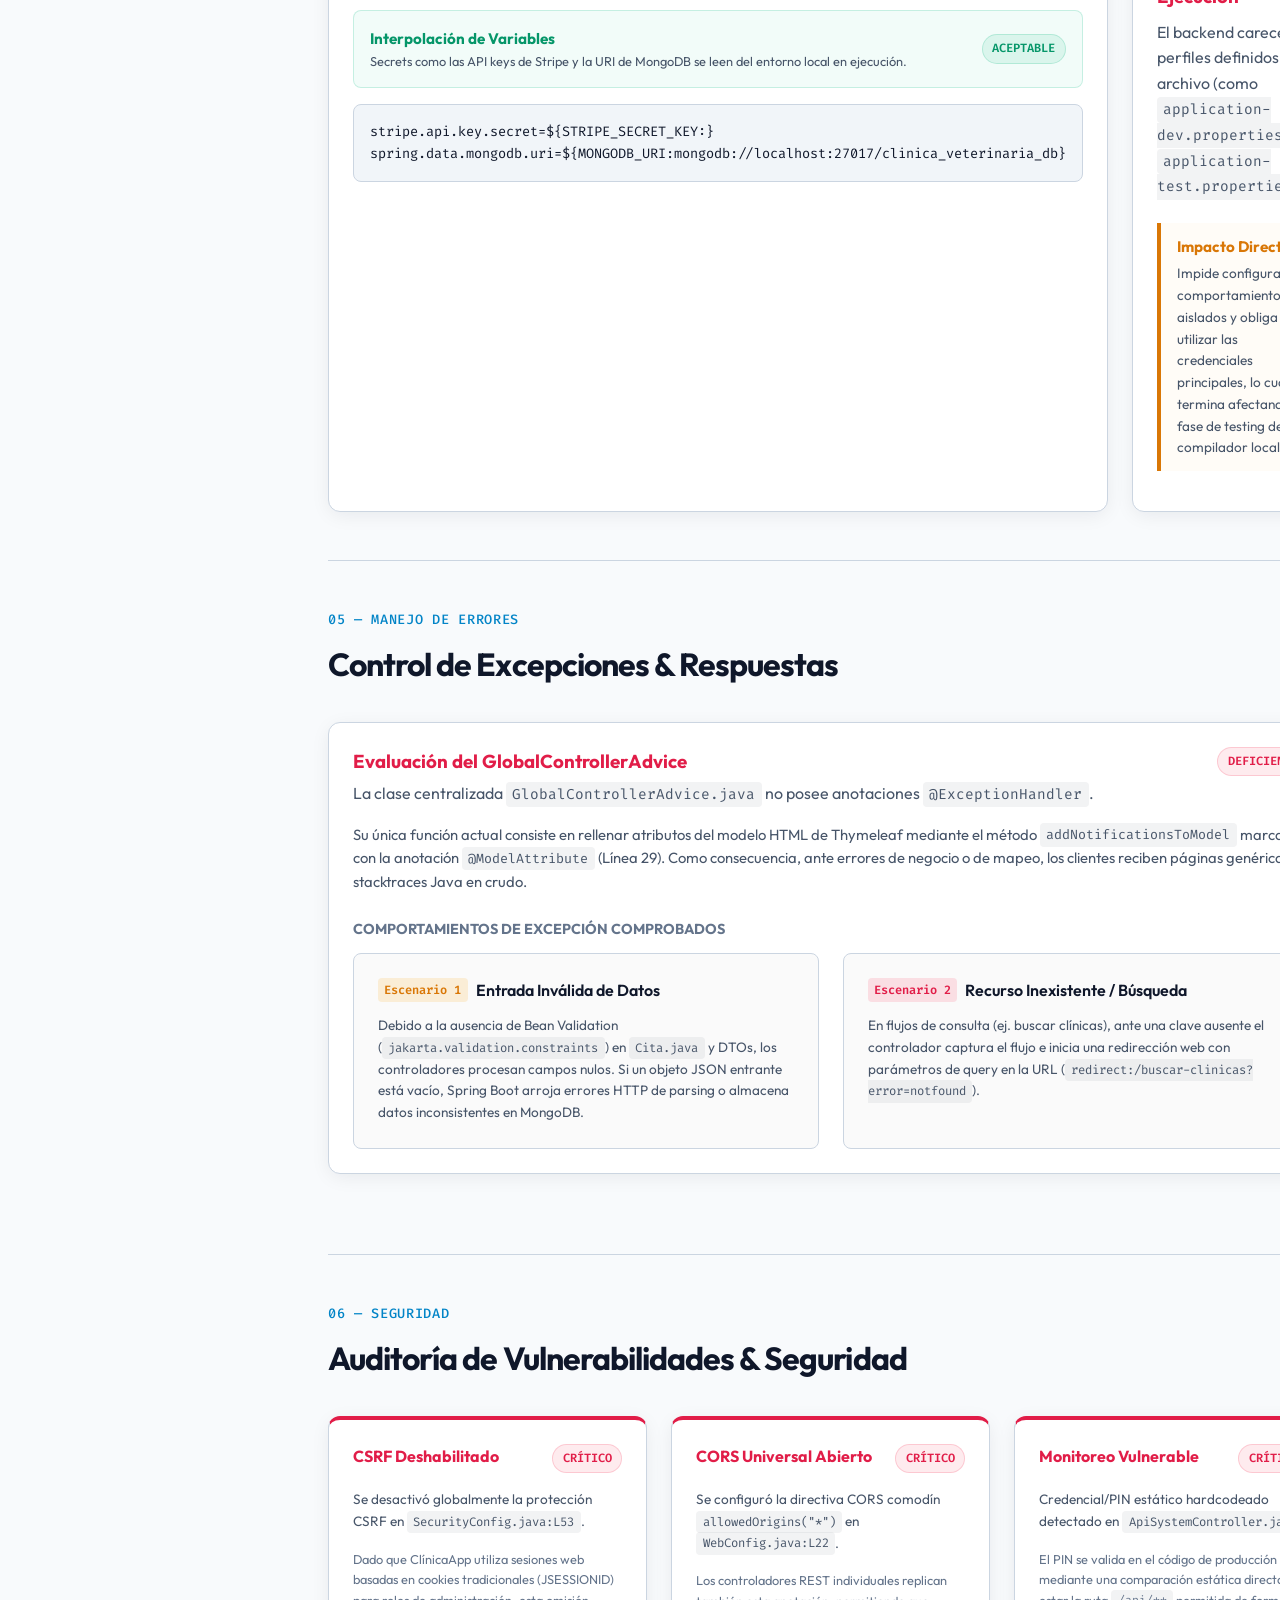
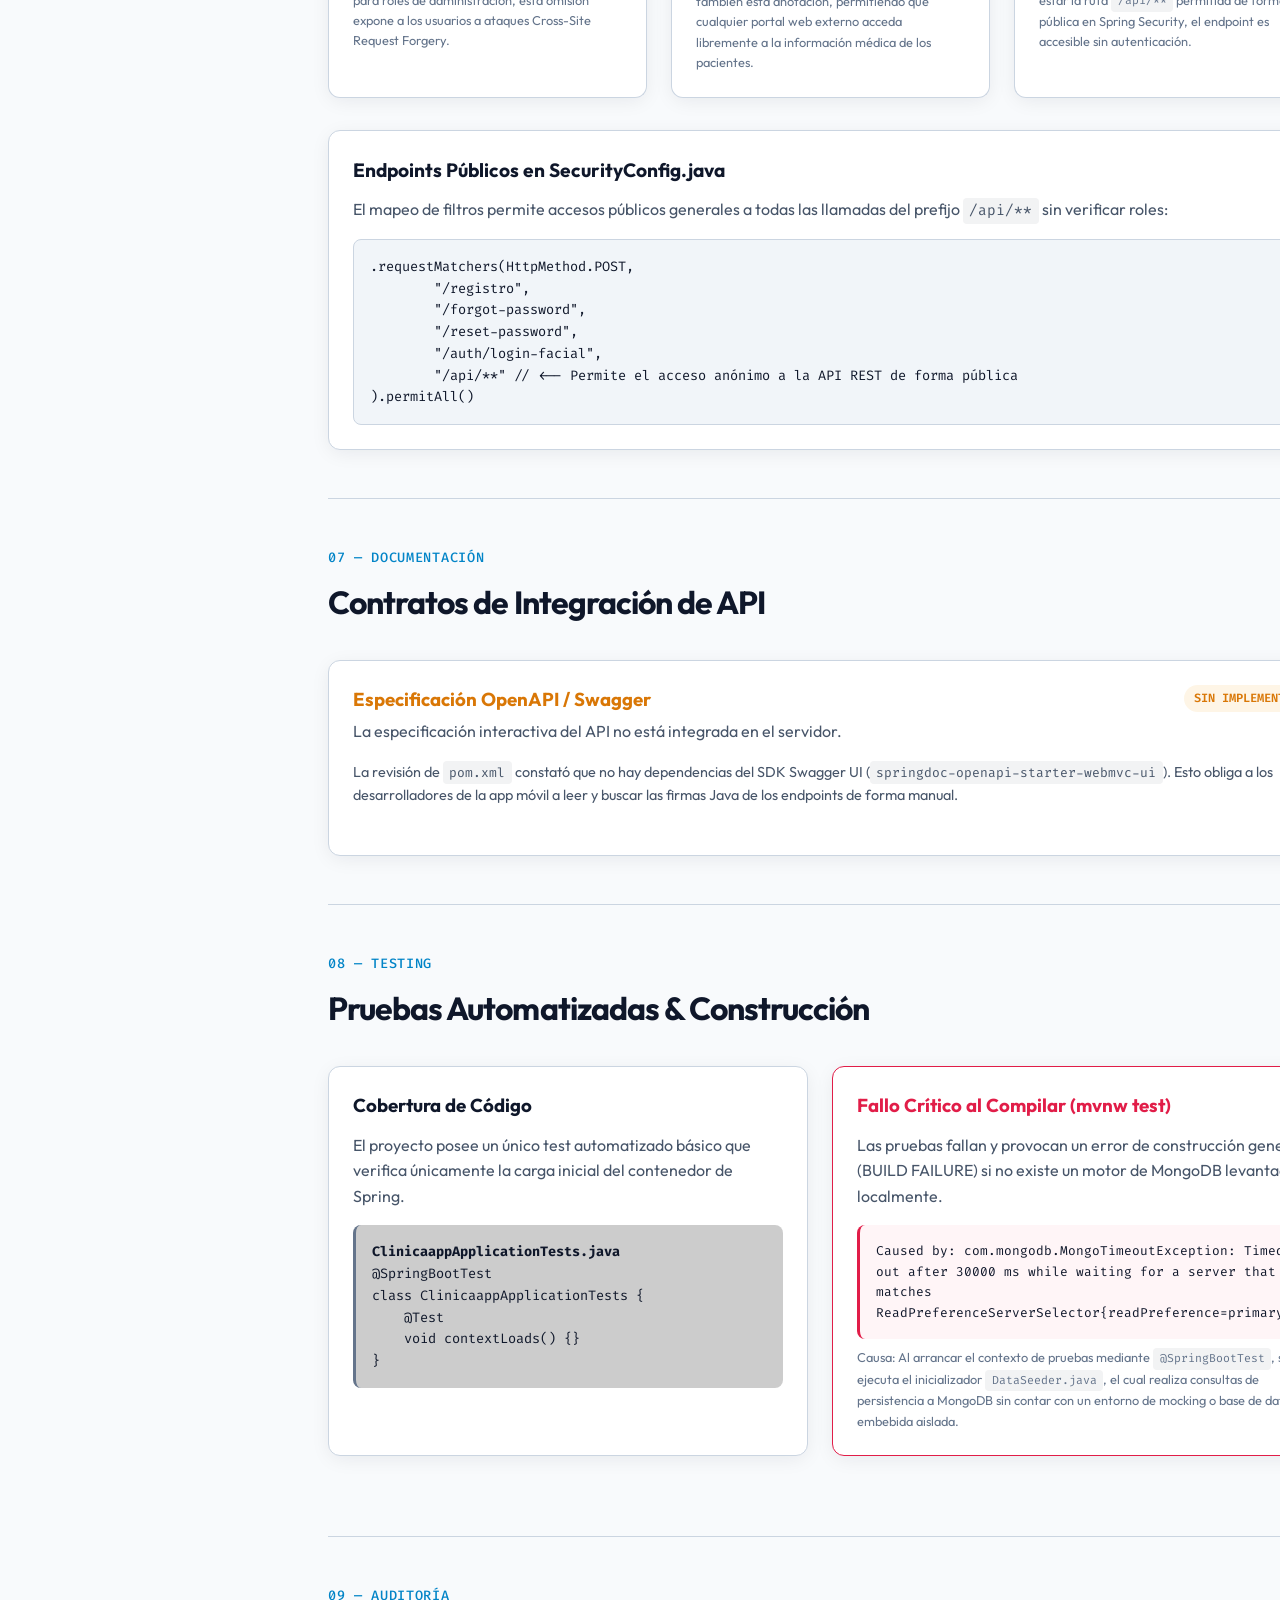
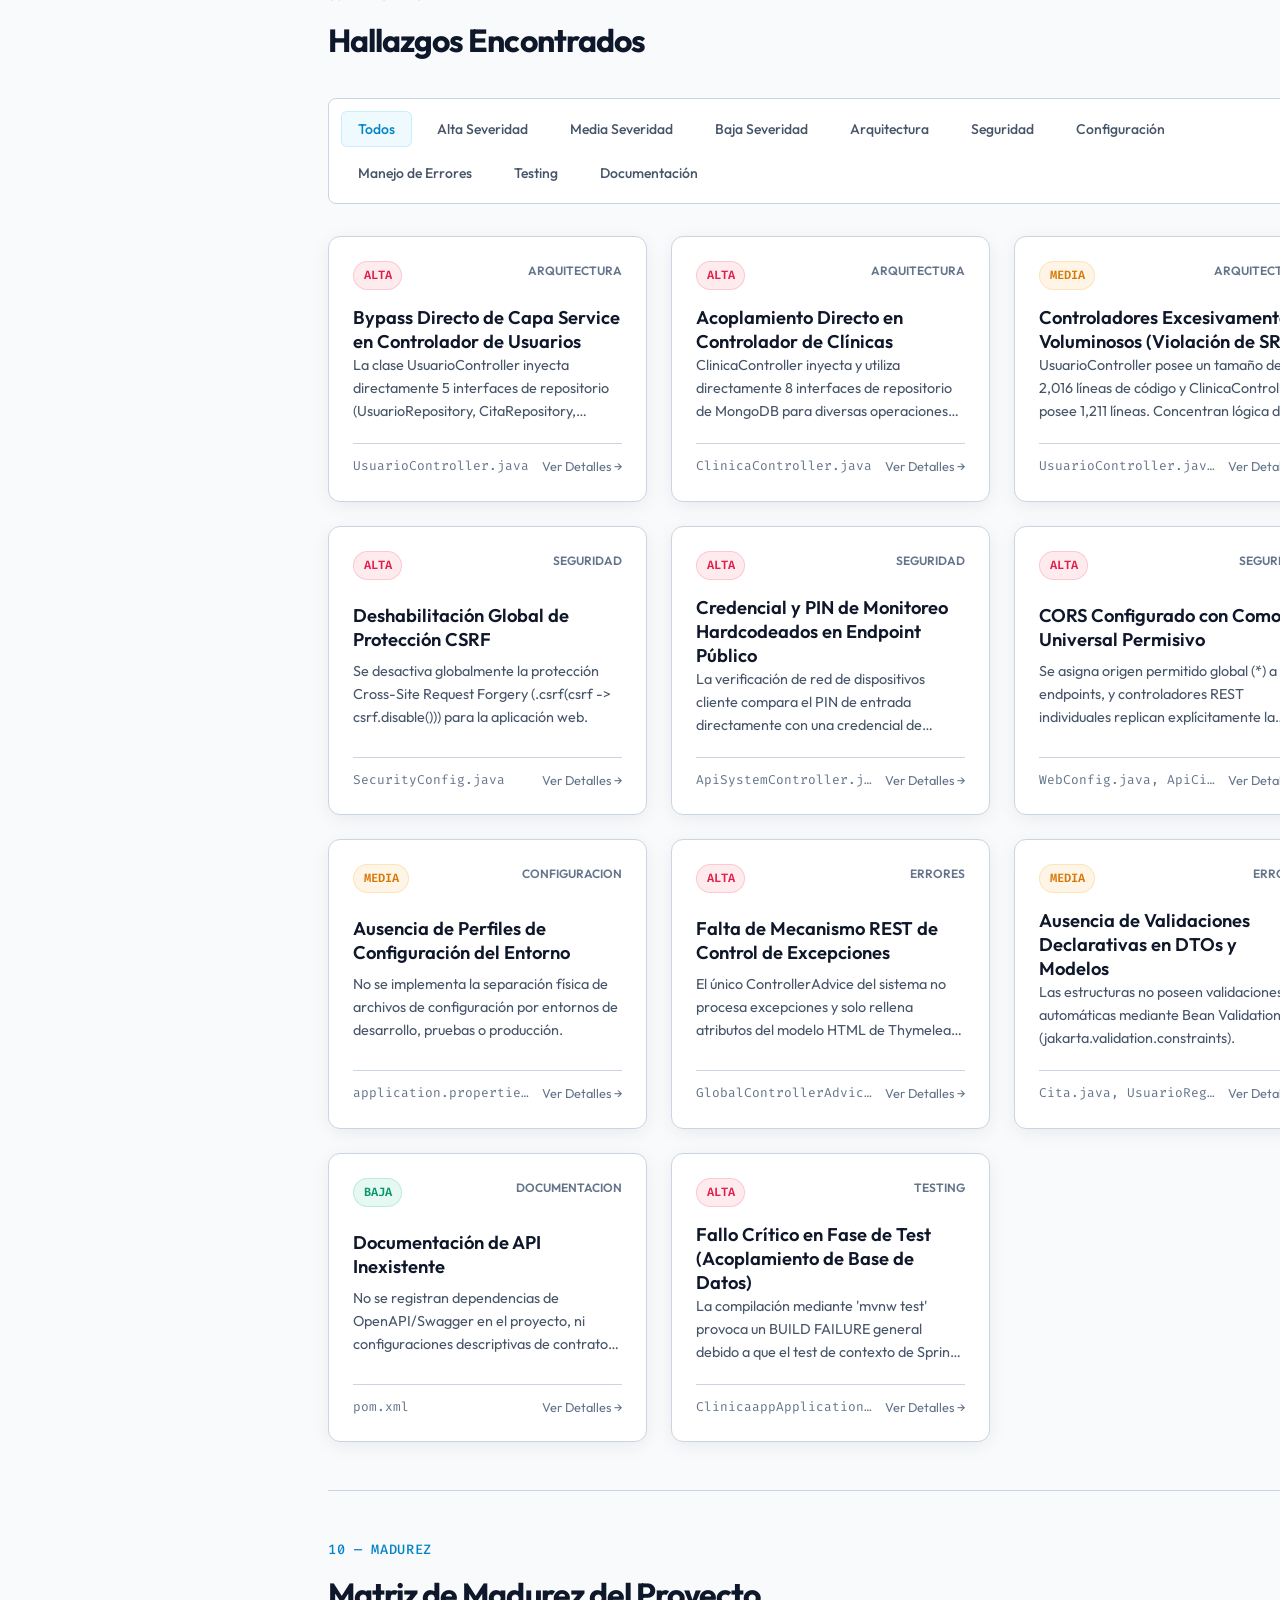
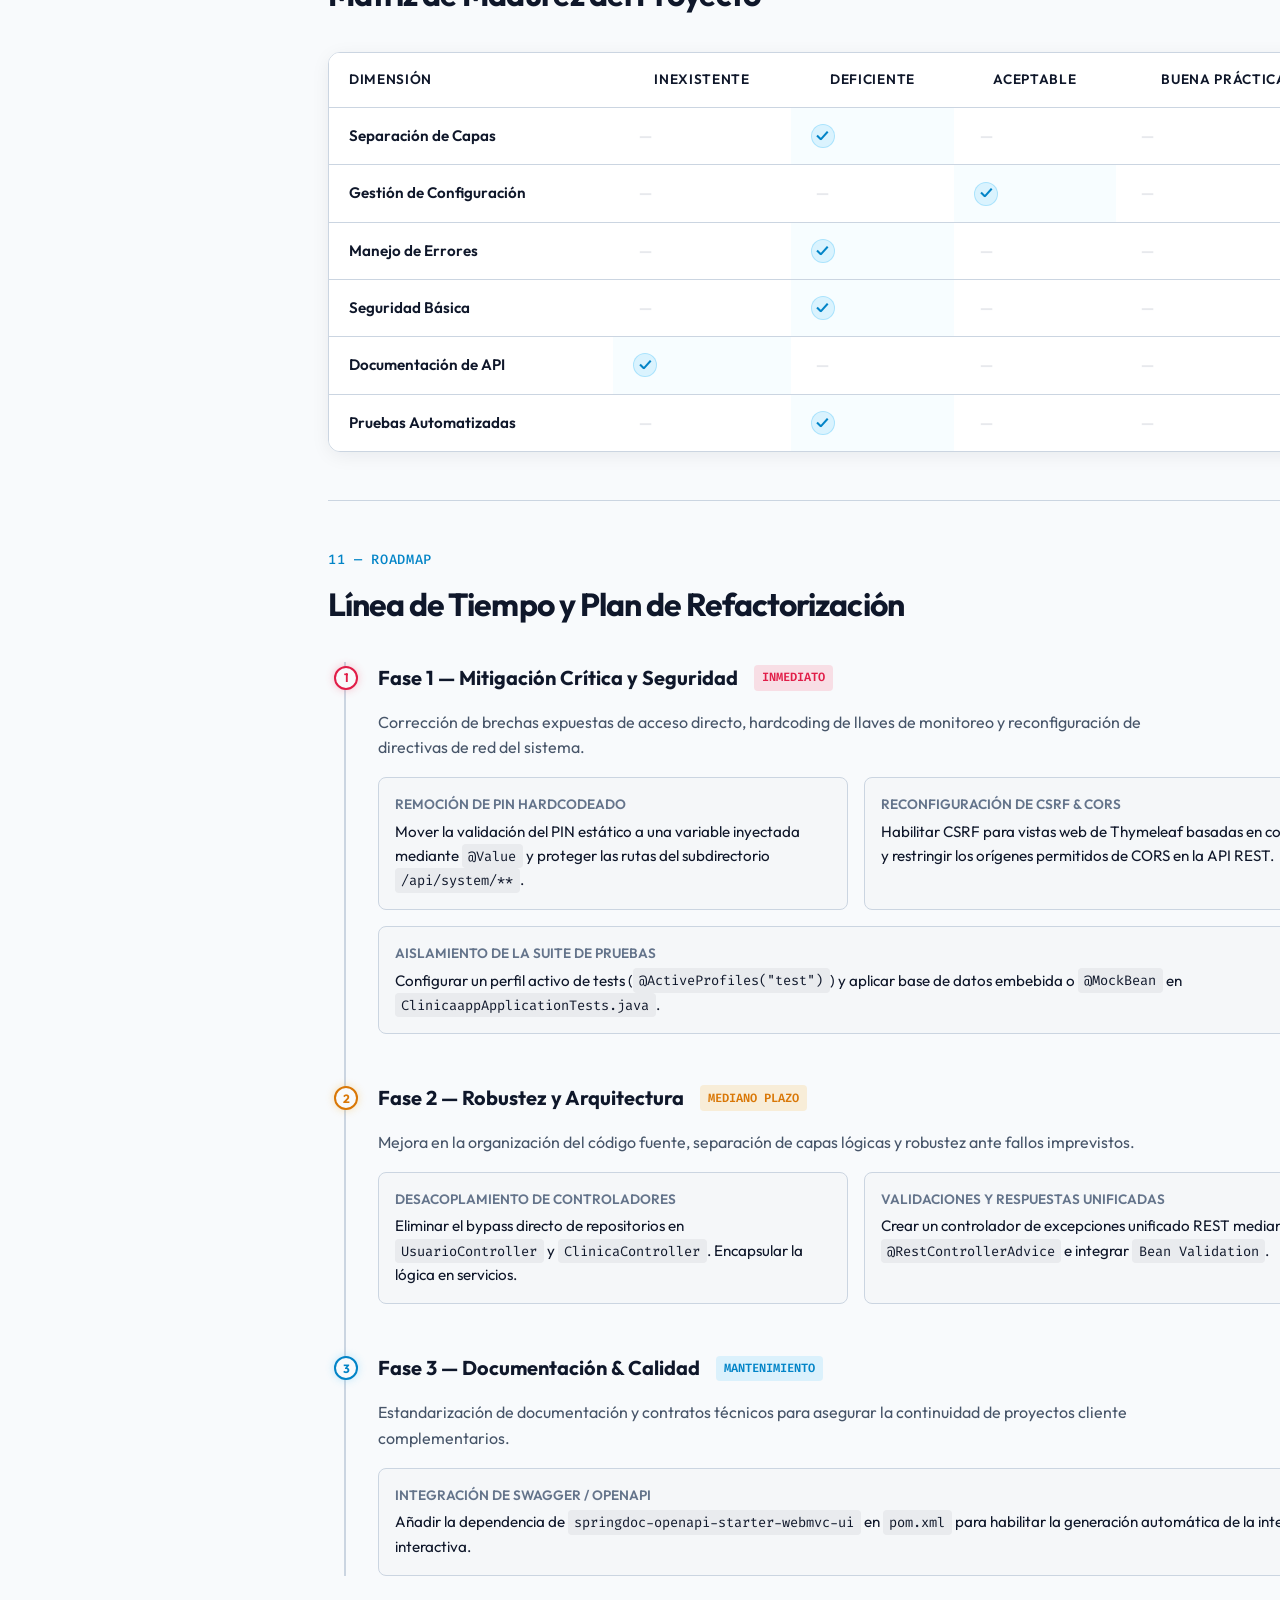
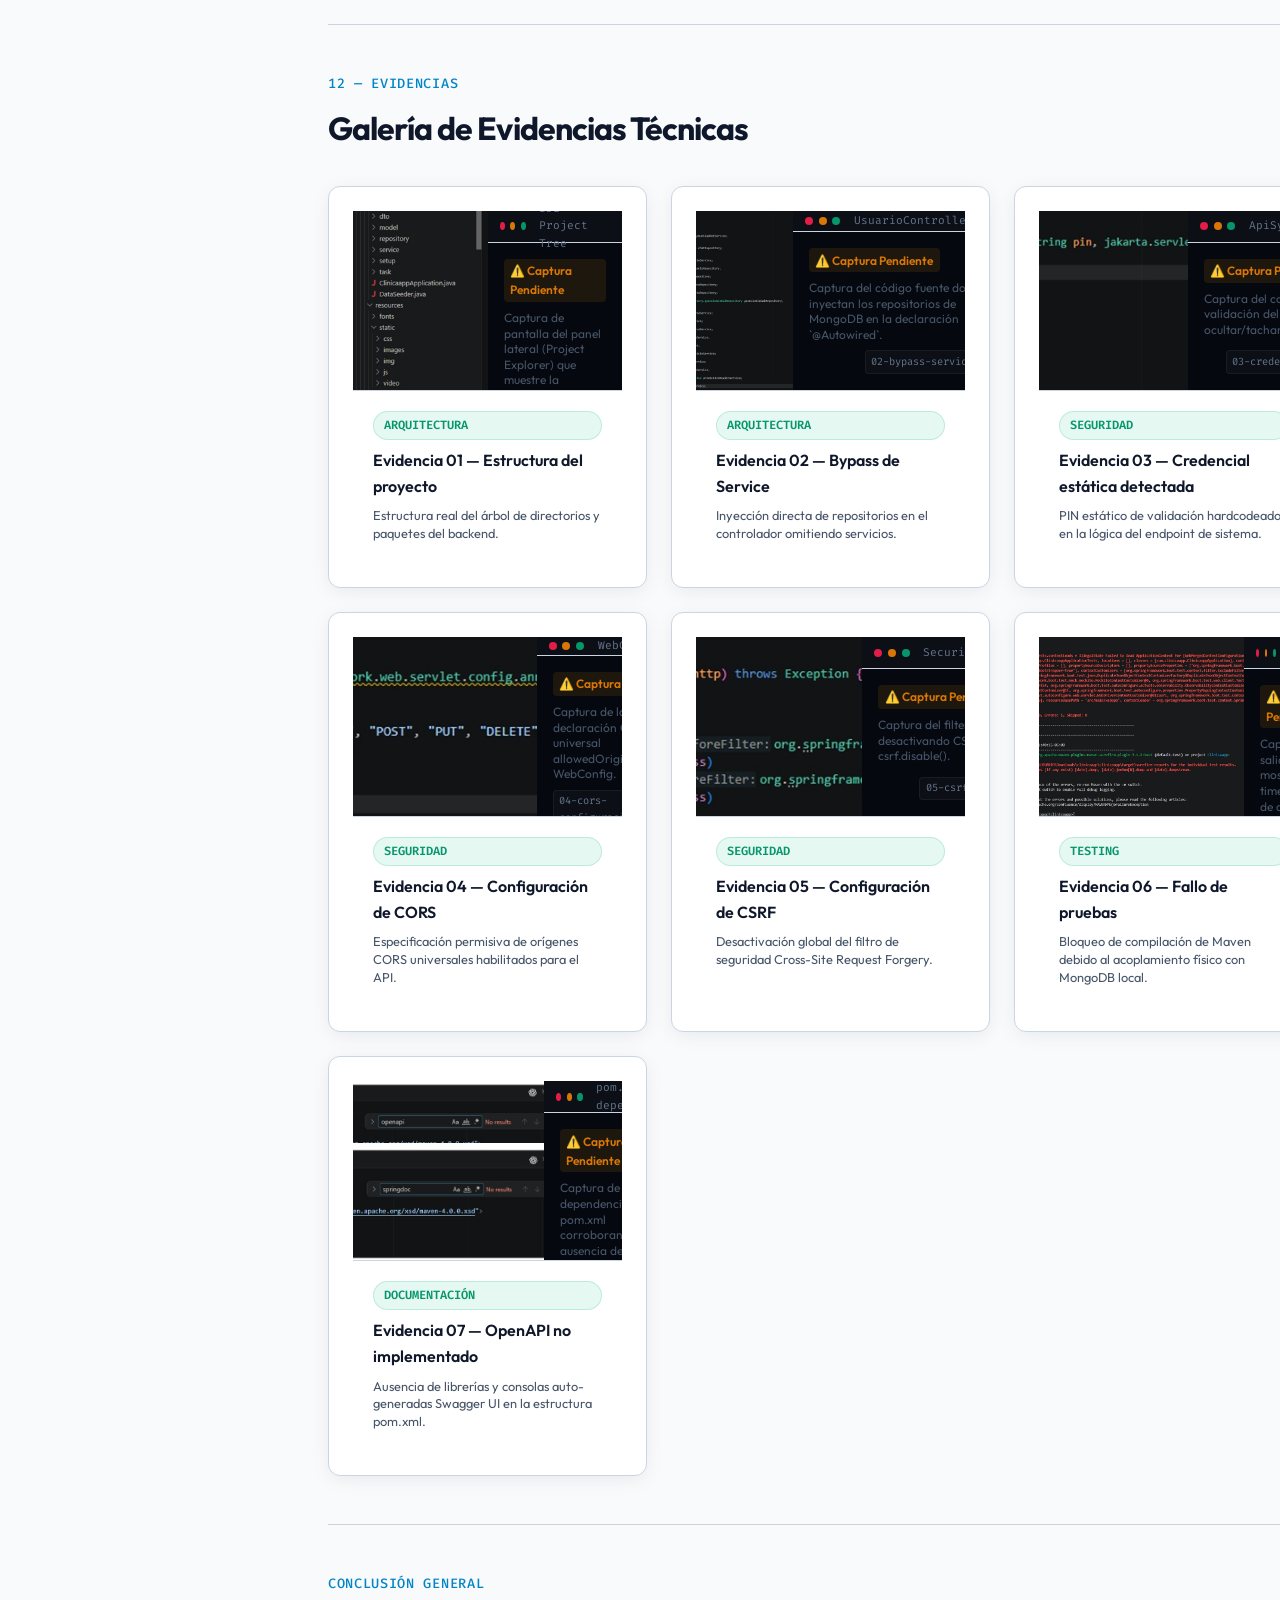
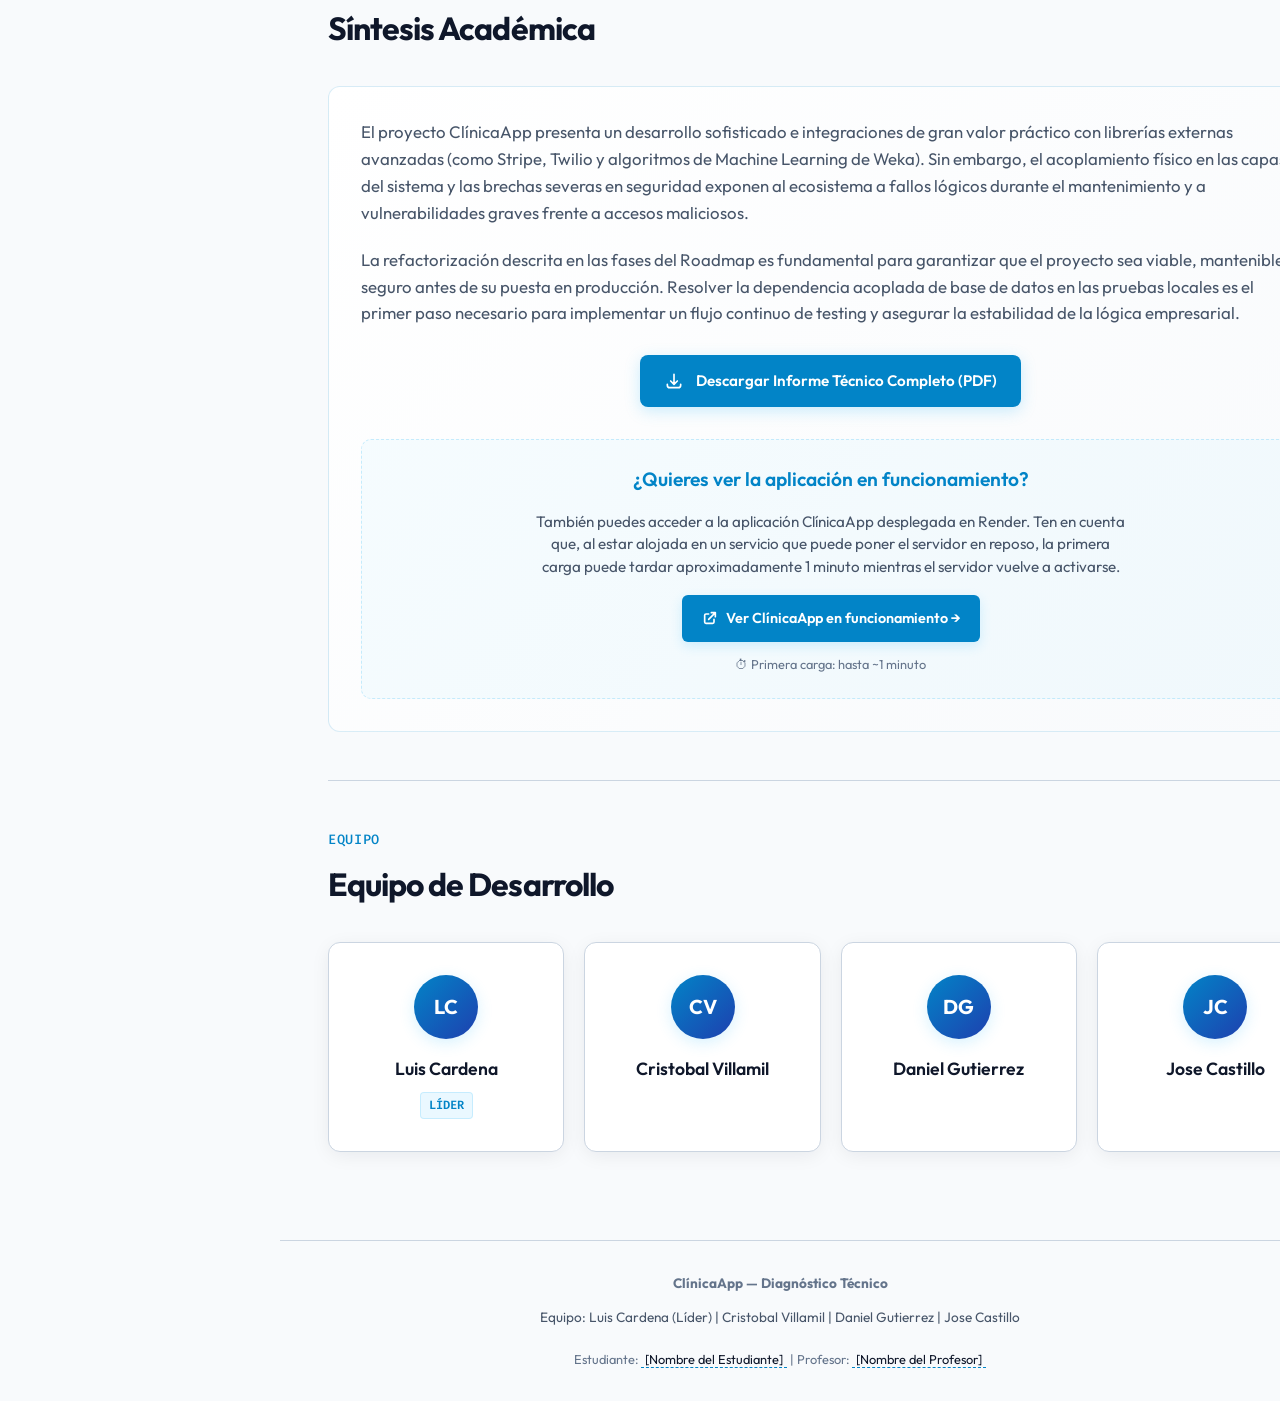
==== commit 5a8e71d0: "feat: agregar enlace a ClinicaApp en Render con indicador de carga" ====
--- a/index.html
+++ b/index.html
@@ -779,6 +779,25 @@
                             Descargar Informe Técnico Completo (PDF)
                         </a>
                     </div>
+
+                    <!-- Bloque destacado para ClínicaApp en Render -->
+                    <div style="margin-top: 2rem; padding: 1.5rem; border-radius: 10px; background-color: rgba(56, 189, 248, 0.04); border: 1px dashed rgba(56, 189, 248, 0.25); text-align: center; display: flex; flex-direction: column; align-items: center; gap: 1rem;">
+                        <h4 style="margin: 0; font-size: 1.2rem; color: var(--accent-blue); font-weight: 600;">¿Quieres ver la aplicación en funcionamiento?</h4>
+                        <p style="margin: 0; font-size: 0.95rem; line-height: 1.5; color: var(--text-secondary); max-width: 600px;">
+                            También puedes acceder a la aplicación ClínicaApp desplegada en Render. Ten en cuenta que, al estar alojada en un servicio que puede poner el servidor en reposo, la primera carga puede tardar aproximadamente 1 minuto mientras el servidor vuelve a activarse.
+                        </p>
+                        <div style="display: flex; flex-direction: column; align-items: center; gap: 0.5rem;">
+                            <a href="https://clinicaapp-fh9j.onrender.com/" target="_blank" rel="noopener noreferrer" class="download-pdf-btn" style="display: inline-flex; align-items: center; gap: 0.5rem; background-color: var(--accent-blue); padding: 0.75rem 1.25rem; border-radius: 6px; font-weight: 600; text-decoration: none; font-size: 0.9rem; box-shadow: 0 4px 12px rgba(56, 189, 248, 0.2); transition: var(--transition);">
+                                <svg width="16" height="16" fill="none" stroke="currentColor" stroke-width="2.5" viewBox="0 0 24 24" style="flex-shrink: 0;">
+                                    <path stroke-linecap="round" stroke-linejoin="round" d="M10 6H6a2 2 0 00-2 2v10a2 2 0 002 2h10a2 2 0 002-2v-4M14 4h6m0 0v6m0-6L10 14"/>
+                                </svg>
+                                Ver ClínicaApp en funcionamiento →
+                            </a>
+                            <span style="font-size: 0.8rem; color: var(--text-muted); display: inline-flex; align-items: center; gap: 0.25rem; margin-top: 0.25rem;">
+                                ⏱ Primera carga: hasta ~1 minuto
+                            </span>
+                        </div>
+                    </div>
                 </div>
             </section>
 
